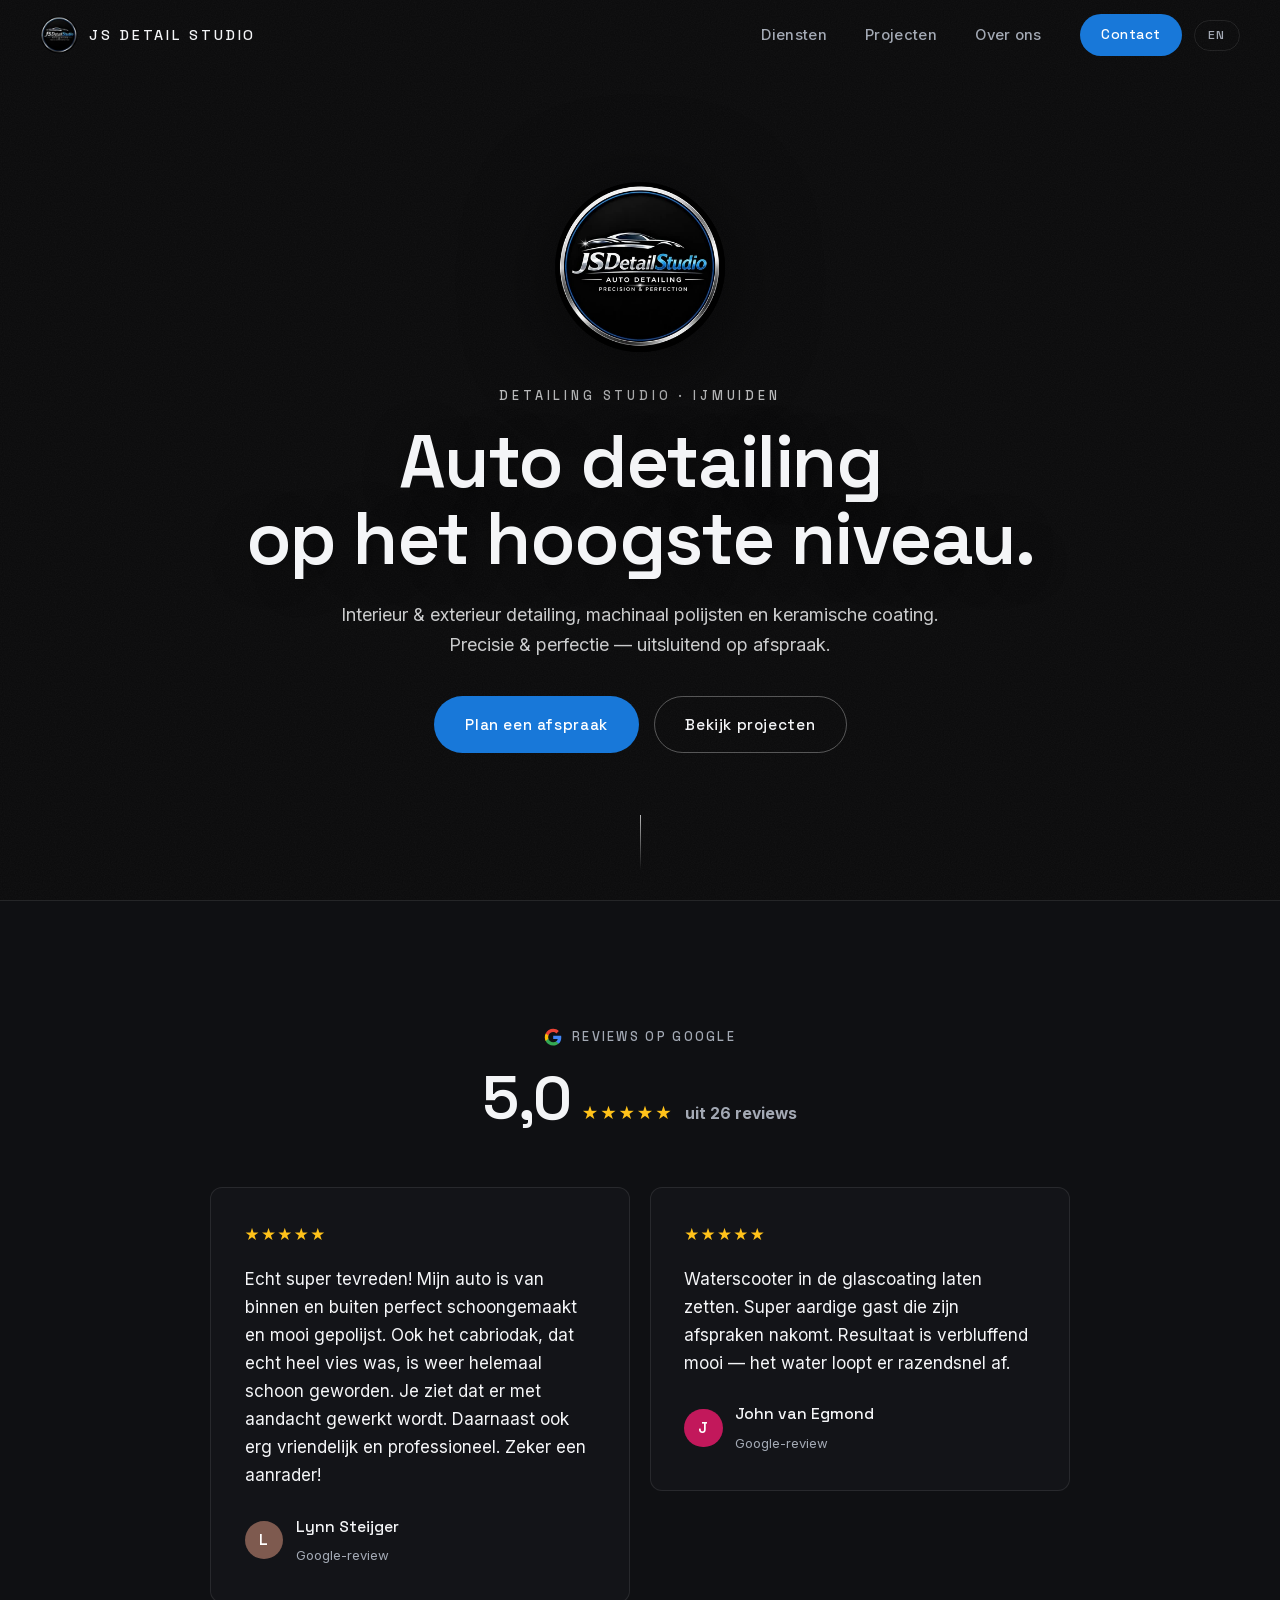
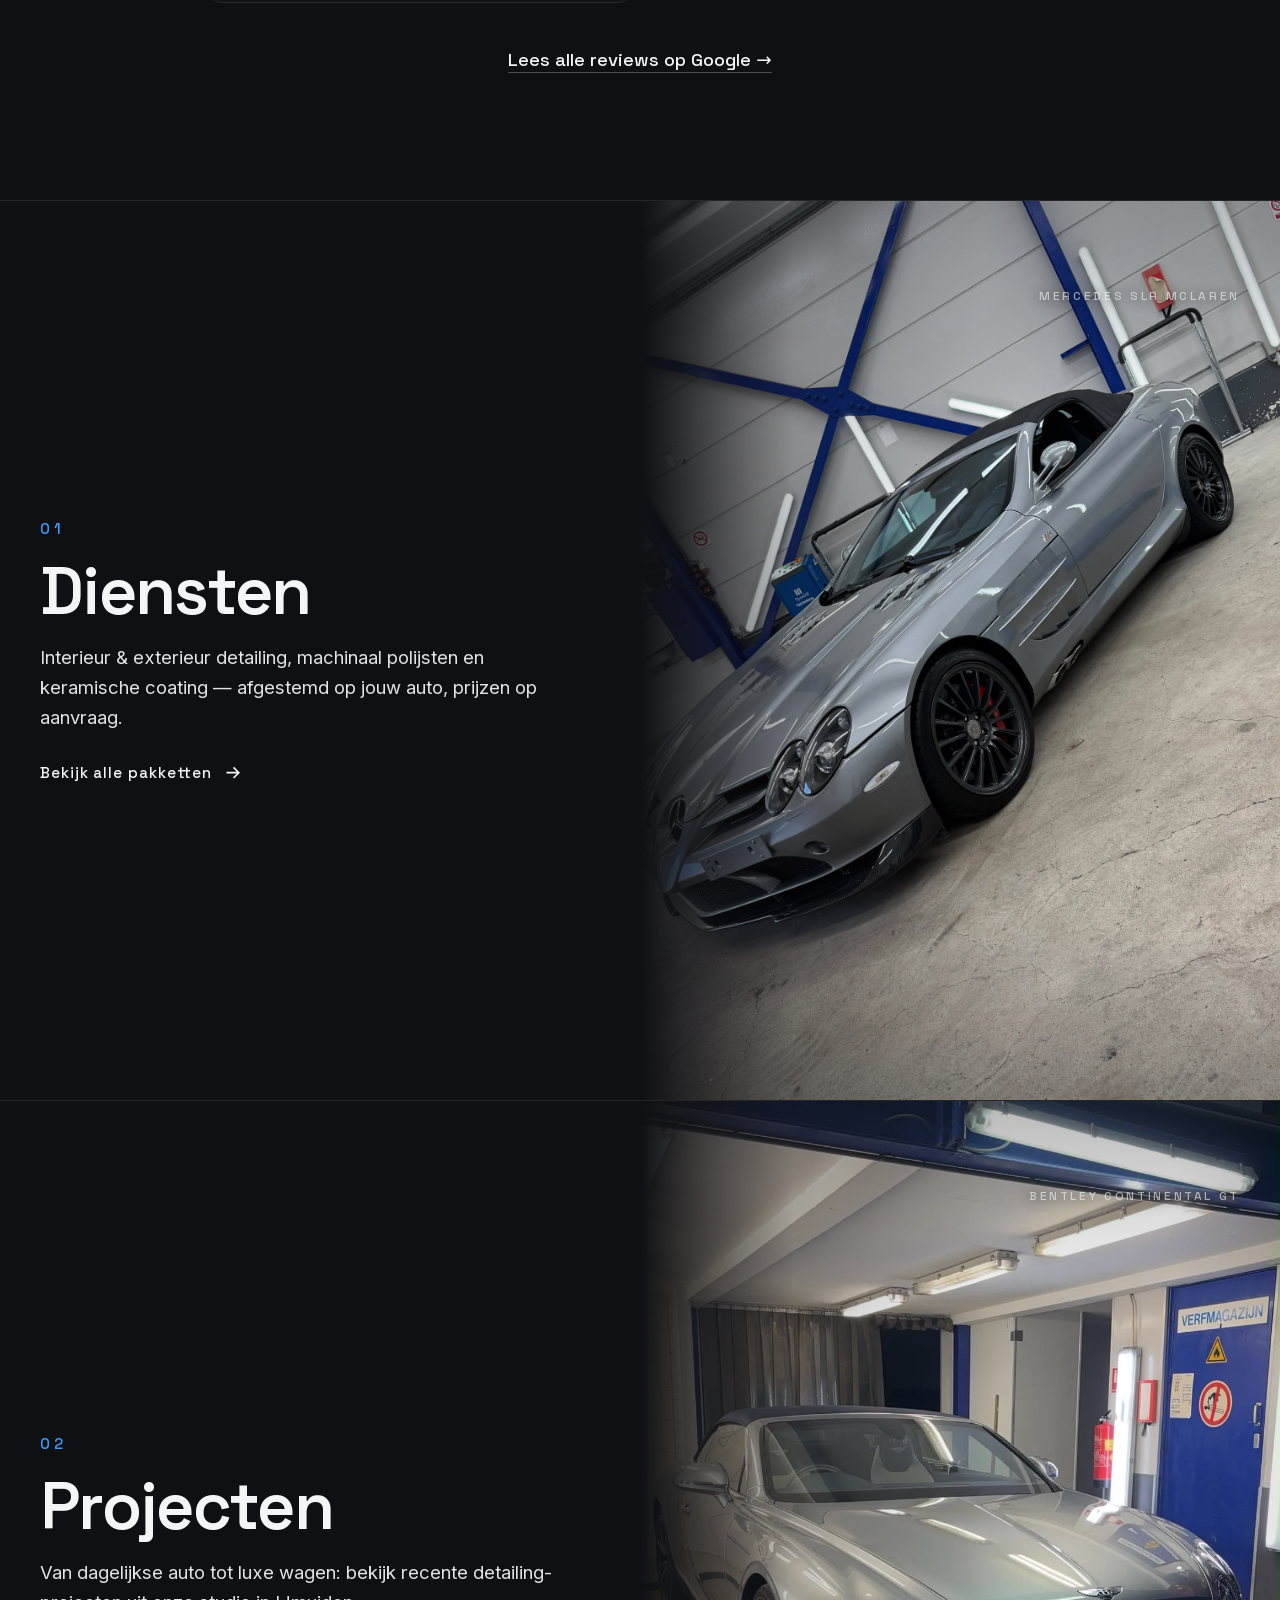
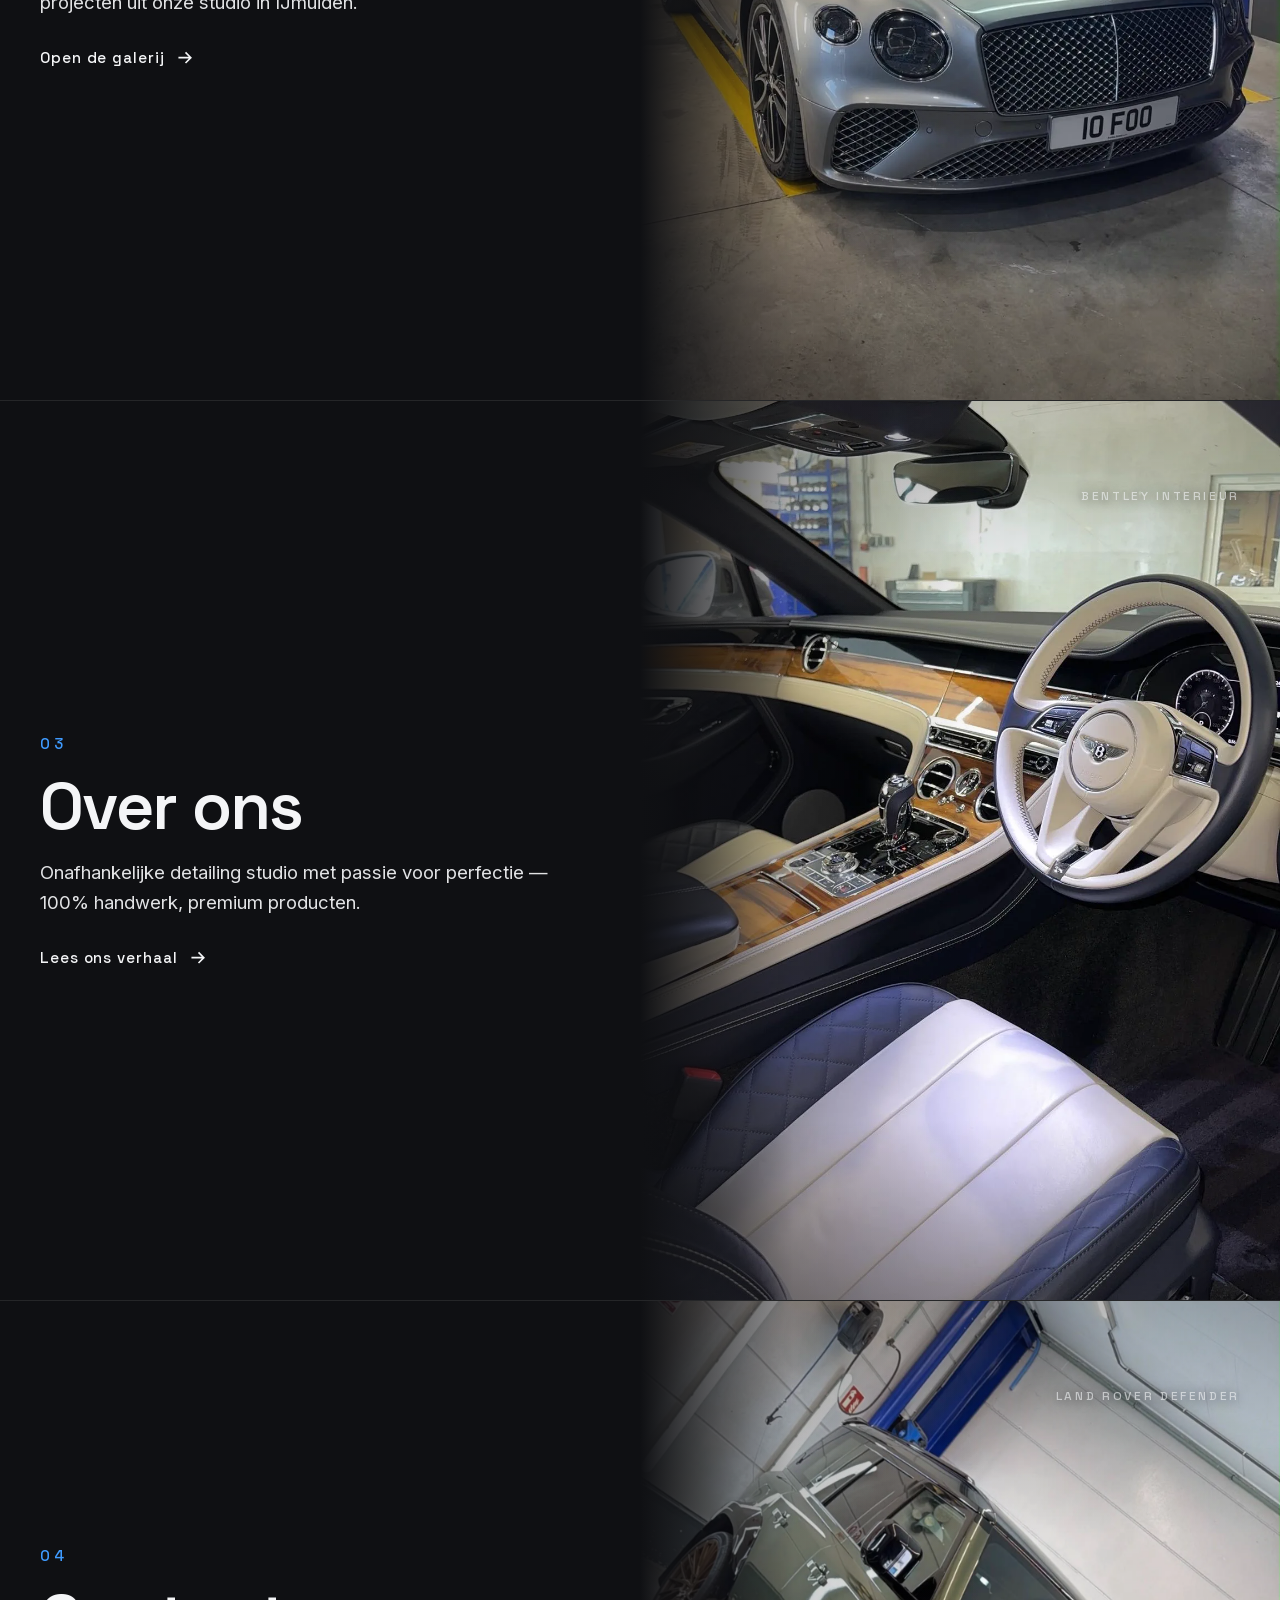
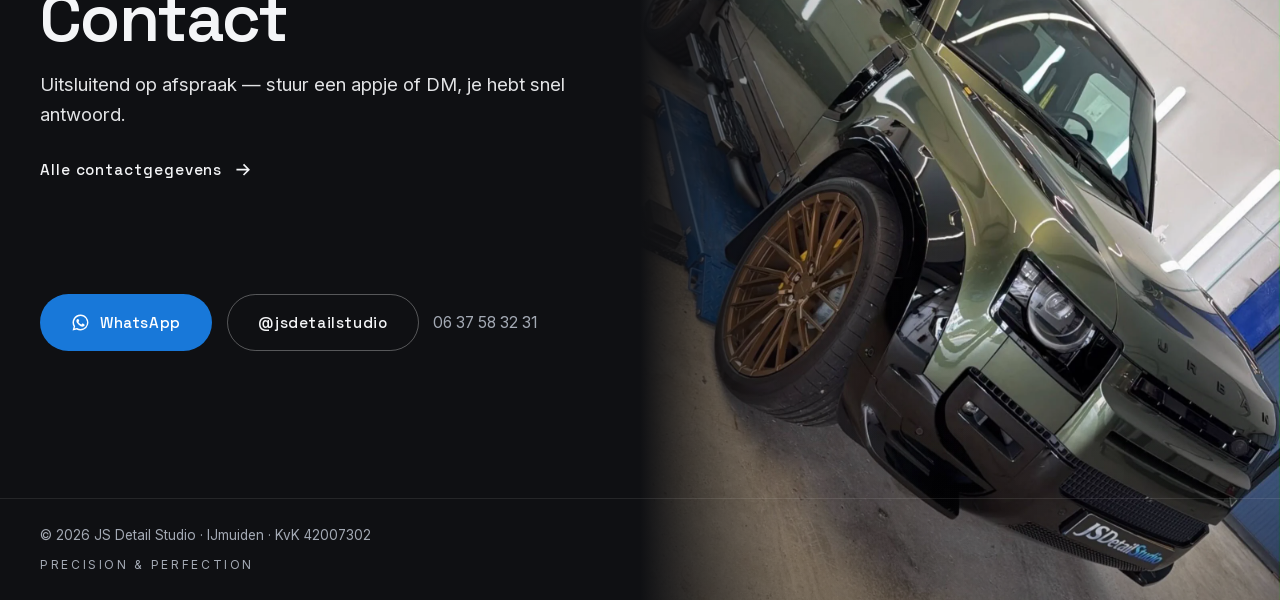
==== index.html @ 6d51e08e "Hero: video vervangen door foto van de rode Ferrari Portofino De homepage-hero toont nu een foto in " ====
<!doctype html>
<html lang="nl" class="snap">
<head>
  <meta charset="utf-8">
  <meta name="viewport" content="width=device-width, initial-scale=1">

  <title>JS Detail Studio | Auto Detailing IJmuiden — Polijsten &amp; Keramische Coating</title>
  <meta name="description" content="Premium auto detailing in IJmuiden. Interieur & exterieur detailing, machinaal polijsten en keramische coating — van daily tot supercar. Ook regio Velsen, Haarlem & Beverwijk. Uitsluitend op afspraak.">
  <link rel="canonical" href="https://jsdetailstudio.com/">
  <meta name="theme-color" content="#0a0a0b">

  <!-- Open Graph -->
  <meta property="og:type" content="website">
  <meta property="og:site_name" content="JS Detail Studio">
  <meta property="og:locale" content="nl_NL">
  <meta property="og:title" content="JS Detail Studio — Auto Detailing in IJmuiden">
  <meta property="og:description" content="Interieur & exterieur detailing, machinaal polijsten en keramische coating. Precisie & perfectie, uitsluitend op afspraak.">
  <meta property="og:url" content="https://jsdetailstudio.com/">
  <meta property="og:image" content="https://jsdetailstudio.com/assets/img/og-image.jpg">
  <meta property="og:image:width" content="1200">
  <meta property="og:image:height" content="630">
  <meta property="og:image:alt" content="Rode Ferrari Portofino in de detailing studio van JS Detail Studio">

  <!-- Twitter -->
  <meta name="twitter:card" content="summary_large_image">
  <meta name="twitter:title" content="JS Detail Studio — Auto Detailing in IJmuiden">
  <meta name="twitter:description" content="Interieur & exterieur detailing, machinaal polijsten en keramische coating. Precisie & perfectie, uitsluitend op afspraak.">
  <meta name="twitter:image" content="https://jsdetailstudio.com/assets/img/og-image.jpg">

  <!-- Icons & manifest -->
  <link rel="icon" type="image/png" sizes="32x32" href="assets/icons/favicon-32.png">
  <link rel="icon" type="image/png" sizes="192x192" href="assets/icons/icon-192.png">
  <link rel="apple-touch-icon" href="assets/icons/apple-touch-icon.png">
  <link rel="manifest" href="site.webmanifest">

  <!-- Performance -->
  <link rel="preload" href="assets/fonts/space-grotesk-var.woff2" as="font" type="font/woff2" crossorigin>
  <link rel="preload" href="assets/fonts/inter-var.woff2" as="font" type="font/woff2" crossorigin>
  <link rel="preload" as="image" media="(min-width: 900px)" imagesrcset="assets/img/hero-ferrari-1200.webp" fetchpriority="high">
  <link rel="preload" as="image" media="(max-width: 899.98px)" imagesrcset="assets/img/hero-ferrari-portrait-800.webp" fetchpriority="high">
  <link rel="stylesheet" href="css/style.css?v=14">

  <!-- Structured data: LocalBusiness (AutomotiveBusiness) -->
  <script type="application/ld+json">
  {
    "@context": "https://schema.org",
    "@type": "AutomotiveBusiness",
    "@id": "https://jsdetailstudio.com/#business",
    "name": "JS Detail Studio",
    "alternateName": "JS Detail Studio IJmuiden",
    "description": "Premium auto detailing studio in IJmuiden: interieur- en exterieur detailing, machinaal polijsten en keramische coating.",
    "url": "https://jsdetailstudio.com/",
    "image": "https://jsdetailstudio.com/assets/img/og-image.jpg",
    "logo": "https://jsdetailstudio.com/assets/icons/icon-512.png",
    "telephone": "+31637583231",
    "email": "info@jsdetailstudio.nl",
    "priceRange": "€€",
    "address": {
      "@type": "PostalAddress",
      "streetAddress": "Bronsstraat 15",
      "postalCode": "1976 BC",
      "addressLocality": "IJmuiden",
      "addressRegion": "Noord-Holland",
      "addressCountry": "NL"
    },
    "geo": { "@type": "GeoCoordinates", "latitude": 52.4540932, "longitude": 4.5870058 },
    "areaServed": ["IJmuiden", "Velsen", "Santpoort", "Beverwijk", "Haarlem"],
    "openingHoursSpecification": [
      { "@type": "OpeningHoursSpecification", "dayOfWeek": ["Monday","Tuesday","Wednesday","Thursday","Friday","Saturday"], "opens": "09:00", "closes": "17:00" }
    ],
    "sameAs": ["https://www.instagram.com/jsdetailstudio/", "https://www.google.com/search?kgmid=/g/11nb7r6nzc"],
    "hasOfferCatalog": {
      "@type": "OfferCatalog",
      "name": "Detailing pakketten",
      "itemListElement": [
        { "@type": "Offer", "itemOffered": { "@type": "Service", "name": "Interieur detailing" } },
        { "@type": "Offer", "itemOffered": { "@type": "Service", "name": "Exterieur detailing" } },
        { "@type": "Offer", "itemOffered": { "@type": "Service", "name": "Machinaal polijsten" } },
        { "@type": "Offer", "itemOffered": { "@type": "Service", "name": "Keramische coating" } }
      ]
    }
  }
  </script>
</head>
<body>

<header class="site-header">
  <div class="container header__inner">
    <a class="brand" href="./" aria-label="JS Detail Studio — home">
      <img src="assets/img/logo-circle-96.webp" alt="" width="38" height="38" class="brand__mark">
      <span class="brand__name">JS&nbsp;Detail&nbsp;Studio</span>
    </a>
    <nav class="nav" id="nav" aria-label="Hoofdmenu">
      <a href="diensten/" data-en="Services">Diensten</a>
      <a href="projecten/" data-en="Projects">Projecten</a>
      <a href="over-ons/" data-en="About">Over ons</a>
      <a href="contact/" class="btn btn--small btn--primary nav__cta">Contact</a>
    </nav>
    <button class="lang-toggle" type="button" aria-label="Switch to English">EN</button>
    <button class="menu-toggle" id="menuToggle" aria-expanded="false" aria-controls="nav" aria-label="Menu openen">
      <span></span><span></span>
    </button>
  </div>
</header>

<main>

  <!-- ===== HERO ===== -->
  <section class="hero">
    <picture class="hero__photo">
      <source media="(min-width: 900px)" type="image/webp"
              srcset="assets/img/hero-ferrari-800.webp 800w, assets/img/hero-ferrari-1200.webp 1200w, assets/img/hero-ferrari-1600.webp 1600w" sizes="100vw">
      <source type="image/webp"
              srcset="assets/img/hero-ferrari-portrait-480.webp 480w, assets/img/hero-ferrari-portrait-800.webp 800w, assets/img/hero-ferrari-portrait-1170.webp 1170w" sizes="100vw">
      <img src="assets/img/hero-ferrari-portrait-800.jpg" alt="Rode Ferrari Portofino met hoogglans lak na detailing in de studio van JS Detail Studio in IJmuiden" width="1170" height="2532" fetchpriority="high" decoding="async">
    </picture>
    <div class="hero__shade" aria-hidden="true"></div>

    <div class="hero__content container">
      <img class="hero__logo" src="assets/img/logo-circle-320.webp"
           srcset="assets/img/logo-circle-320.webp 320w, assets/img/logo-circle-560.webp 560w"
           sizes="(min-width: 700px) 176px, 132px"
           alt="Logo van JS Detail Studio" width="320" height="320" fetchpriority="high">
      <p class="hero__eyebrow">Detailing studio &middot; IJmuiden</p>
      <h1 class="hero__title" data-en="Car detailing<br>at the highest level.">Auto detailing<br>op het hoogste niveau.</h1>
      <p class="hero__sub" data-en='Interior &amp; exterior detailing, machine polishing and ceramic coating. <br class="br-desktop">Precision &amp; perfection — by appointment only.'>Interieur &amp; exterieur detailing, machinaal polijsten en keramische coating. <br class="br-desktop">Precisie &amp; perfectie — uitsluitend op afspraak.</p>
      <div class="hero__actions">
        <a class="btn btn--primary" href="contact/" data-en="Book an appointment">Plan een afspraak</a>
        <a class="btn btn--ghost" href="projecten/" data-en="View projects">Bekijk projecten</a>
      </div>
    </div>

    <a class="hero__scroll" href="#reviews" aria-label="Scroll naar beneden">
      <span class="hero__scroll-line" aria-hidden="true"></span>
    </a>
  </section>

  <!-- ===== REVIEWS (Google) ===== -->
  <section class="reviews" id="reviews" aria-labelledby="reviews-title">
    <div class="container">
      <header class="reviews__head">
        <p class="reviews__badge">
          <svg viewBox="0 0 24 24" aria-hidden="true">
            <path fill="#4285F4" d="M22.56 12.25c0-.78-.07-1.53-.2-2.25H12v4.26h5.92c-.26 1.37-1.04 2.53-2.21 3.31v2.77h3.57c2.08-1.92 3.28-4.74 3.28-8.09z"/>
            <path fill="#34A853" d="M12 23c2.97 0 5.46-.98 7.28-2.66l-3.57-2.77c-.98.66-2.23 1.06-3.71 1.06-2.86 0-5.29-1.93-6.16-4.53H2.18v2.84C3.99 20.53 7.7 23 12 23z"/>
            <path fill="#FBBC05" d="M5.84 14.09c-.22-.66-.35-1.36-.35-2.09s.13-1.43.35-2.09V7.07H2.18C1.43 8.55 1 10.22 1 12s.43 3.45 1.18 4.93l2.85-2.22.81-.62z"/>
            <path fill="#EA4335" d="M12 5.38c1.62 0 3.06.56 4.21 1.64l3.15-3.15C17.45 2.09 14.97 1 12 1 7.7 1 3.99 3.47 2.18 7.07l3.66 2.84c.87-2.6 3.3-4.53 6.16-4.53z"/>
          </svg>
          <span data-en="Reviews on Google">Reviews op Google</span>
        </p>
        <h2 class="reviews__score" id="reviews-title">
          <span class="reviews__score-num">5,0</span>
          <span class="stars" aria-hidden="true">★★★★★</span>
          <span class="reviews__count" data-en="from 26 reviews">uit 26 reviews</span>
        </h2>
      </header>

      <div class="reviews__grid">
        <figure class="review-card reveal">
          <p class="review-card__stars" aria-label="5 van 5 sterren">★★★★★</p>
          <blockquote class="review-card__text" data-en="Really happy! My car was cleaned perfectly inside and out and beautifully polished. The convertible roof, which was really dirty, is completely clean again too. You can tell it's done with care. On top of that, very friendly and professional. Definitely recommended!">Echt super tevreden! Mijn auto is van binnen en buiten perfect schoongemaakt en mooi gepolijst. Ook het cabriodak, dat echt heel vies was, is weer helemaal schoon geworden. Je ziet dat er met aandacht gewerkt wordt. Daarnaast ook erg vriendelijk en professioneel. Zeker een aanrader!</blockquote>
          <figcaption class="review-card__author">
            <span class="review-card__avatar" style="background:#7e5a4f" aria-hidden="true">L</span>
            <span>
              <span class="review-card__name">Lynn Steijger</span><br>
              <span class="review-card__meta" data-en="Google review">Google-review</span>
            </span>
          </figcaption>
        </figure>

        <figure class="review-card reveal">
          <p class="review-card__stars" aria-label="5 van 5 sterren">★★★★★</p>
          <blockquote class="review-card__text" data-en="Had my jet ski glass-coated. Really nice guy who keeps his appointments. The result is stunning — water runs off incredibly fast.">Waterscooter in de glascoating laten zetten. Super aardige gast die zijn afspraken nakomt. Resultaat is verbluffend mooi — het water loopt er razendsnel af.</blockquote>
          <figcaption class="review-card__author">
            <span class="review-card__avatar" style="background:#c2185b" aria-hidden="true">J</span>
            <span>
              <span class="review-card__name">John van Egmond</span><br>
              <span class="review-card__meta" data-en="Google review">Google-review</span>
            </span>
          </figcaption>
        </figure>
      </div>

      <p class="reviews__more">
        <a class="link link--big" href="https://www.google.com/search?kgmid=/g/11nb7r6nzc" target="_blank" rel="noopener" data-en='Read all reviews on Google <span aria-hidden="true">&rarr;</span>'>Lees alle reviews op Google <span aria-hidden="true">&rarr;</span></a>
      </p>
    </div>
  </section>

  <!-- ===== HOOFDSTUK 01: DIENSTEN ===== -->
  <section class="chapter chapter--media" id="diensten">
    <picture class="chapter__bg" aria-hidden="true">
      <source type="image/webp" srcset="assets/img/mercedes-slr-480.webp 480w, assets/img/mercedes-slr-800.webp 800w, assets/img/mercedes-slr-1200.webp 1200w, assets/img/mercedes-slr-1600.webp 1600w" sizes="100vw">
      <img src="assets/img/mercedes-slr-800.jpg" alt="Zilvergrijze Mercedes SLR McLaren in de detailingstudio van JS Detail Studio in IJmuiden" width="3840" height="5120" loading="lazy" decoding="async">
    </picture>
    <div class="chapter__shade" aria-hidden="true"></div>
    <span class="chapter__carlabel" aria-hidden="true">Mercedes SLR McLaren</span>
    <a class="chapter__link" href="diensten/">
      <span class="chapter__nr">01</span>
      <h2 class="chapter__title" data-en="Services">Diensten</h2>
      <p class="chapter__teaser reveal" data-en="Interior &amp; exterior detailing, machine polishing and ceramic coating — tailored to your car, prices on request.">Interieur &amp; exterieur detailing, machinaal polijsten en keramische coating — afgestemd op jouw auto, prijzen op aanvraag.</p>
      <span class="chapter__cta"><span data-en="View all packages">Bekijk alle pakketten</span>
        <svg viewBox="0 0 24 24" fill="none" stroke="currentColor" stroke-width="1.8" aria-hidden="true"><path d="M5 12h14m-6-6 6 6-6 6"/></svg>
      </span>
    </a>
  </section>

  <!-- ===== HOOFDSTUK 02: WERK ===== -->
  <section class="chapter chapter--media" id="werk">
    <picture class="chapter__bg" aria-hidden="true">
      <source type="image/webp" srcset="assets/img/bentley-gtc-480.webp 480w, assets/img/bentley-gtc-800.webp 800w, assets/img/bentley-gtc-1090.webp 1090w" sizes="100vw">
      <img src="assets/img/bentley-gtc-800.jpg" alt="Bentley Continental GT Convertible na exterieur detailing bij JS Detail Studio in IJmuiden" width="1090" height="1600" loading="lazy" decoding="async">
    </picture>
    <div class="chapter__shade" aria-hidden="true"></div>
    <span class="chapter__carlabel" aria-hidden="true">Bentley Continental GT</span>
    <a class="chapter__link" href="projecten/">
      <span class="chapter__nr">02</span>
      <h2 class="chapter__title" data-en="Projects">Projecten</h2>
      <p class="chapter__teaser reveal" data-en="From everyday cars to luxury rides: see recent detailing projects from our studio in IJmuiden.">Van dagelijkse auto tot luxe wagen: bekijk recente detailing-projecten uit onze studio in IJmuiden.</p>
      <span class="chapter__cta"><span data-en="Open the gallery">Open de galerij</span>
        <svg viewBox="0 0 24 24" fill="none" stroke="currentColor" stroke-width="1.8" aria-hidden="true"><path d="M5 12h14m-6-6 6 6-6 6"/></svg>
      </span>
    </a>
  </section>

  <!-- ===== HOOFDSTUK 03: OVER ONS ===== -->
  <section class="chapter chapter--media" id="over-ons">
    <picture class="chapter__bg" aria-hidden="true">
      <source type="image/webp" srcset="assets/img/bentley-interieur-480.webp 480w, assets/img/bentley-interieur-800.webp 800w, assets/img/bentley-interieur-1152.webp 1152w" sizes="100vw">
      <img src="assets/img/bentley-interieur-800.jpg" alt="Interieur van een Bentley Continental GT na interieur detailing bij JS Detail Studio in IJmuiden" width="1152" height="2048" loading="lazy" decoding="async">
    </picture>
    <div class="chapter__shade" aria-hidden="true"></div>
    <span class="chapter__carlabel" aria-hidden="true">Bentley interieur</span>
    <a class="chapter__link" href="over-ons/">
      <span class="chapter__nr">03</span>
      <h2 class="chapter__title" data-en="About">Over ons</h2>
      <p class="chapter__teaser reveal" data-en="Independent detailing studio with a passion for perfection — 100% handwork, premium products.">Onafhankelijke detailing studio met passie voor perfectie — 100% handwerk, premium producten.</p>
      <span class="chapter__cta"><span data-en="Read our story">Lees ons verhaal</span>
        <svg viewBox="0 0 24 24" fill="none" stroke="currentColor" stroke-width="1.8" aria-hidden="true"><path d="M5 12h14m-6-6 6 6-6 6"/></svg>
      </span>
    </a>
  </section>

  <!-- ===== HOOFDSTUK 04: CONTACT ===== -->
  <section class="chapter chapter--media chapter--contact" id="contact">
    <picture class="chapter__bg" aria-hidden="true">
      <source type="image/webp" srcset="assets/img/landrover-defender-480.webp 480w, assets/img/landrover-defender-800.webp 800w, assets/img/landrover-defender-1200.webp 1200w, assets/img/landrover-defender-1600.webp 1600w" sizes="100vw">
      <img src="assets/img/landrover-defender-800.jpg" alt="Groene Land Rover Defender na exterieur detailing bij JS Detail Studio in IJmuiden" width="1206" height="1718" loading="lazy" decoding="async">
    </picture>
    <div class="chapter__shade" aria-hidden="true"></div>
    <span class="chapter__carlabel" aria-hidden="true">Land Rover Defender</span>
    <a class="chapter__link" href="contact/">
      <span class="chapter__nr">04</span>
      <h2 class="chapter__title">Contact</h2>
      <p class="chapter__teaser reveal" data-en="By appointment only — send a message or DM, you'll get a quick reply.">Uitsluitend op afspraak — stuur een appje of DM, je hebt snel antwoord.</p>
      <span class="chapter__cta"><span data-en="All contact details">Alle contactgegevens</span>
        <svg viewBox="0 0 24 24" fill="none" stroke="currentColor" stroke-width="1.8" aria-hidden="true"><path d="M5 12h14m-6-6 6 6-6 6"/></svg>
      </span>
    </a>
    <div class="container contact-quick">
      <a class="btn btn--primary" href="https://wa.me/31637583231?text=Hoi%20JS%20Detail%20Studio%2C%20ik%20wil%20graag%20een%20afspraak%20maken." target="_blank" rel="noopener">
        <svg class="icon" viewBox="0 0 24 24" aria-hidden="true"><path fill="currentColor" d="M12 2a10 10 0 0 0-8.6 15.1L2 22l5-1.3A10 10 0 1 0 12 2Zm0 18.2a8.2 8.2 0 0 1-4.2-1.2l-.3-.2-3 .8.8-2.9-.2-.3A8.2 8.2 0 1 1 12 20.2Zm4.5-6.1c-.2-.1-1.5-.7-1.7-.8s-.4-.1-.6.1-.6.8-.8 1-.3.2-.5.1a6.7 6.7 0 0 1-2-1.2 7.4 7.4 0 0 1-1.4-1.7c-.1-.2 0-.4.1-.5l.4-.5a1.8 1.8 0 0 0 .3-.4.5.5 0 0 0 0-.4c0-.1-.6-1.4-.8-1.9s-.4-.4-.6-.4h-.5a1 1 0 0 0-.7.3 2.9 2.9 0 0 0-.9 2.2 5 5 0 0 0 1 2.7 11.4 11.4 0 0 0 4.4 3.9 14.5 14.5 0 0 0 1.5.5 3.5 3.5 0 0 0 1.6.1 2.6 2.6 0 0 0 1.7-1.2 2.1 2.1 0 0 0 .2-1.2c-.1-.1-.3-.2-.5-.3Z"/></svg>
        WhatsApp
      </a>
      <a class="btn btn--ghost" href="https://www.instagram.com/jsdetailstudio/" target="_blank" rel="noopener">@jsdetailstudio</a>
      <a class="contact-quick__tel" href="tel:+31637583231">06 37 58 32 31</a>
    </div>
    <footer class="footer footer--inpanel">
      <div class="container footer__meta">
        <p>&copy; 2026 JS Detail Studio &middot; IJmuiden &middot; KvK 42007302</p>
        <p class="footer__tagline">Precision &amp; Perfection</p>
      </div>
    </footer>
  </section>

</main>

<script src="js/main.js?v=13" defer></script>
</body>
</html>
---- css/style.css ----
/* ============================================================
   JS Detail Studio — style.css
   Donker, minimalistisch, premium. Accent: logoblauw #1878d9.
   ============================================================ */

/* ---------- Fonts (lokaal, variabel) ---------- */
@font-face {
  font-family: "Space Grotesk";
  src: url("../assets/fonts/space-grotesk-var.woff2") format("woff2");
  font-weight: 300 700;
  font-display: swap;
}
@font-face {
  font-family: "Inter";
  src: url("../assets/fonts/inter-var.woff2") format("woff2");
  font-weight: 100 900;
  font-display: swap;
}

/* ---------- Design tokens ---------- */
:root {
  --bg: #0a0a0b;
  --bg-tint: #0f1013;
  --surface: #131418;
  --line: rgba(255, 255, 255, 0.09);
  --text: #f4f5f7;
  --muted: #a3a9b4;
  --accent: #1878d9;
  --accent-bright: #3f9bff;
  --font-display: "Space Grotesk", system-ui, sans-serif;
  --font-body: "Inter", system-ui, -apple-system, sans-serif;
  --container: 1200px;
  --gutter: clamp(1.25rem, 4vw, 2.5rem);
  --section-gap: clamp(5.5rem, 14vh, 9.5rem);
  --radius: 4px;
  --ease: cubic-bezier(0.22, 0.61, 0.36, 1);
}

/* ---------- Reset-lite ---------- */
*, *::before, *::after { box-sizing: border-box; margin: 0; padding: 0; }
html {
  color-scheme: dark;
  scroll-behavior: smooth;
  scroll-padding-top: 5rem;
  -webkit-text-size-adjust: 100%;
}
body {
  background: var(--bg);
  color: var(--text);
  font-family: var(--font-body);
  font-size: 1.0625rem;
  line-height: 1.65;
  font-weight: 400;
  -webkit-font-smoothing: antialiased;
  overflow-x: clip;
}
img, video { display: block; max-width: 100%; height: auto; }
a { color: inherit; text-decoration: none; }
ul { list-style: none; }
::selection { background: var(--accent); color: #fff; }
:focus-visible { outline: 2px solid var(--accent-bright); outline-offset: 3px; border-radius: 2px; }

.container { width: min(var(--container), 100% - 2 * var(--gutter)); margin-inline: auto; }

/* ---------- Typografie helpers ---------- */
.eyebrow {
  font-family: var(--font-display);
  font-size: 0.8125rem;
  font-weight: 500;
  letter-spacing: 0.22em;
  text-transform: uppercase;
  color: var(--accent-bright);
  margin-bottom: 1.1rem;
}
.section__title {
  font-family: var(--font-display);
  font-weight: 600;
  font-size: clamp(2rem, 4.6vw, 3.4rem);
  line-height: 1.06;
  letter-spacing: -0.015em;
  text-wrap: balance;
}
.section__intro {
  color: var(--muted);
  max-width: 46ch;
  margin-top: 1.15rem;
}
.link { color: var(--text); border-bottom: 1px solid rgba(255,255,255,0.25); transition: border-color 0.25s, color 0.25s; padding-bottom: 1px; }
.link:hover { color: var(--accent-bright); border-color: var(--accent-bright); }
.link--big { font-family: var(--font-display); font-size: 1.15rem; font-weight: 500; }

/* ---------- Knoppen ---------- */
.btn {
  display: inline-flex;
  align-items: center;
  gap: 0.6rem;
  font-family: var(--font-display);
  font-weight: 500;
  font-size: 0.95rem;
  letter-spacing: 0.04em;
  padding: 0.95rem 1.9rem;
  border-radius: 999px;
  border: 1px solid transparent;
  transition: background 0.25s var(--ease), border-color 0.25s, color 0.25s, transform 0.25s var(--ease);
  will-change: transform;
}
.btn:hover { transform: translateY(-2px); }
.btn--primary { background: var(--accent); color: #fff; }
.btn--primary:hover { background: var(--accent-bright); }
.btn--ghost { border-color: rgba(255, 255, 255, 0.3); color: var(--text); }
.btn--ghost:hover { border-color: #fff; }
.btn--small { padding: 0.55rem 1.25rem; font-size: 0.85rem; }
.icon { width: 1.25em; height: 1.25em; flex: none; }

/* ---------- Header ---------- */
.site-header {
  position: fixed;
  top: 0;
  left: 0;
  right: 0;
  z-index: 50;
  padding: 0.9rem 0;
  transition: background 0.35s, box-shadow 0.35s, padding 0.35s;
}
.site-header.is-scrolled {
  background: rgba(10, 10, 11, 0.82);
  -webkit-backdrop-filter: blur(14px);
  backdrop-filter: blur(14px);
  box-shadow: 0 1px 0 var(--line);
  padding: 0.55rem 0;
}
.header__inner { display: flex; align-items: center; gap: 0.75rem; }
.brand { display: inline-flex; align-items: center; gap: 0.7rem; z-index: 60; position: relative; margin-right: auto; }
.lang-toggle {
  background: none;
  border: 1px solid var(--line);
  border-radius: 999px;
  color: var(--muted);
  font-family: var(--font-display);
  font-weight: 500;
  font-size: 0.78rem;
  letter-spacing: 0.08em;
  padding: 0.42rem 0.85rem;
  cursor: pointer;
  z-index: 60;
  position: relative;
  transition: color 0.25s, border-color 0.25s;
}
.lang-toggle:hover { color: #fff; border-color: var(--accent); }
.brand__mark { border-radius: 50%; }
.brand__name {
  font-family: var(--font-display);
  font-weight: 500;
  font-size: 0.9rem;
  letter-spacing: 0.2em;
  text-transform: uppercase;
  white-space: nowrap;
}
.nav { display: flex; align-items: center; gap: clamp(1.2rem, 3vw, 2.4rem); }
.nav a:not(.btn) {
  font-size: 0.92rem;
  font-weight: 500;
  color: var(--muted);
  letter-spacing: 0.02em;
  transition: color 0.25s;
}
.nav a:not(.btn):hover { color: #fff; }
.menu-toggle { display: none; }

/* ---------- Hero ---------- */
.hero {
  position: relative;
  min-height: 100vh;
  min-height: 100svh;
  display: grid;
  place-items: center;
  overflow: hidden;
  isolation: isolate;
}
.hero__video {
  position: absolute;
  top: 0;
  right: 0;
  bottom: 0;
  left: 0;
  width: 100%;
  height: 100%;
  object-fit: cover;
  transform: scale(1.03);
  z-index: -2;
  pointer-events: none;
}
/* achtergrond-video's zijn nooit bedienbaar (geen native controls bij tap) */
.hero__video, .chapter__bgvideo, .band__video { pointer-events: none; }
/* Hero-foto: staande uitsnede op mobiel, liggende op desktop (zie <picture>) */
.hero__photo {
  position: absolute;
  top: 0;
  right: 0;
  bottom: 0;
  left: 0;
  z-index: -2;
  pointer-events: none;
}
.hero__photo img { width: 100%; height: 100%; object-fit: cover; }
.hero__shade {
  position: absolute;
  top: 0;
  right: 0;
  bottom: 0;
  left: 0;
  z-index: -1;
  background:
    radial-gradient(ellipse at 50% 42%, rgba(10, 10, 11, 0.18) 0%, rgba(10, 10, 11, 0.66) 78%),
    linear-gradient(to bottom, rgba(10, 10, 11, 0.5), rgba(10, 10, 11, 0.28) 42%, var(--bg) 98%);
}
/* subtiele korrel maskeert opschaling van de video */
.hero__shade::after {
  content: "";
  position: absolute;
  top: 0;
  right: 0;
  bottom: 0;
  left: 0;
  opacity: 0.05;
  background-image: url("data:image/svg+xml,%3Csvg xmlns='http://www.w3.org/2000/svg' width='120' height='120'%3E%3Cfilter id='n'%3E%3CfeTurbulence type='fractalNoise' baseFrequency='0.85' numOctaves='2'/%3E%3CfeColorMatrix type='saturate' values='0'/%3E%3C/filter%3E%3Crect width='120' height='120' filter='url(%23n)'/%3E%3C/svg%3E");
}
.hero__content {
  text-align: center;
  padding: 7rem 0 5rem;
  display: flex;
  flex-direction: column;
  align-items: center;
}
.hero__logo {
  width: clamp(120px, 18vw, 176px);
  height: auto;
  margin-bottom: 1.9rem;
  filter: drop-shadow(0 12px 44px rgba(0, 0, 0, 0.55));
}
.hero__eyebrow {
  font-family: var(--font-display);
  font-size: 0.8rem;
  font-weight: 500;
  letter-spacing: 0.3em;
  text-transform: uppercase;
  color: rgba(244, 245, 247, 0.75);
  margin-bottom: 1.15rem;
}
.hero__title {
  font-family: var(--font-display);
  font-weight: 600;
  font-size: clamp(2.35rem, 6.4vw, 4.6rem);
  line-height: 1.04;
  letter-spacing: -0.02em;
  text-wrap: balance;
  text-shadow: 0 4px 40px rgba(0, 0, 0, 0.45);
}
.hero__sub {
  margin-top: 1.4rem;
  max-width: 56ch;
  color: rgba(244, 245, 247, 0.82);
  font-size: clamp(1rem, 1.6vw, 1.125rem);
}
.hero__actions { display: flex; flex-wrap: wrap; gap: 0.9rem; justify-content: center; margin-top: 2.3rem; }
.hero__scroll {
  position: absolute;
  bottom: 1.9rem;
  left: 50%;
  translate: -50% 0;
  width: 2.5rem;
  height: 3.4rem;
  display: grid;
  place-items: start center;
}
.hero__scroll-line {
  width: 1px;
  height: 100%;
  background: linear-gradient(to bottom, rgba(255,255,255,0.7), transparent);
  animation: scrollhint 2.2s var(--ease) infinite;
  transform-origin: top;
}
@keyframes scrollhint {
  0% { transform: scaleY(0); opacity: 0; }
  35% { transform: scaleY(1); opacity: 1; }
  100% { transform: scaleY(1) translateY(70%); opacity: 0; }
}

/* ---------- Statement ---------- */
.statement { padding: var(--section-gap) 0 calc(var(--section-gap) * 0.7); }
.statement__text {
  font-family: var(--font-display);
  font-weight: 500;
  font-size: clamp(1.55rem, 3.6vw, 2.75rem);
  line-height: 1.22;
  letter-spacing: -0.01em;
  max-width: 24ch;
  text-wrap: balance;
}
.statement__text em { font-style: normal; color: var(--accent-bright); }
.statement__usps {
  display: flex;
  flex-wrap: wrap;
  gap: 0.7rem 2.6rem;
  margin-top: 2.4rem;
  color: var(--muted);
  font-size: 0.95rem;
  letter-spacing: 0.05em;
  text-transform: uppercase;
  font-family: var(--font-display);
  font-weight: 500;
}
.statement__usps li { display: flex; align-items: center; gap: 0.65rem; }
.statement__usps li::before {
  content: "";
  width: 6px;
  height: 6px;
  border-radius: 50%;
  background: var(--accent);
  flex: none;
}

/* ---------- Secties ---------- */
.section { padding: calc(var(--section-gap) * 0.85) 0; }
.section--tint { background: var(--bg-tint); }
.section__head { margin-bottom: clamp(2.4rem, 6vw, 4rem); }

/* ---------- Diensten ---------- */
.services {
  display: grid;
  grid-template-columns: repeat(auto-fit, minmax(min(100%, 440px), 1fr));
  gap: 1px;
  background: var(--line);
  border: 1px solid var(--line);
}
.service {
  background: var(--bg);
  padding: clamp(1.7rem, 3.5vw, 2.6rem);
  display: flex;
  flex-direction: column;
  gap: 0.9rem;
  transition: background 0.35s;
}
.service:hover { background: var(--surface); }
.service__nr {
  font-family: var(--font-display);
  font-weight: 500;
  color: var(--accent-bright);
  font-size: 0.9rem;
  letter-spacing: 0.12em;
}
.service__title {
  font-family: var(--font-display);
  font-weight: 600;
  font-size: clamp(1.35rem, 2.4vw, 1.7rem);
  letter-spacing: -0.01em;
}
.service__text { color: var(--muted); max-width: 52ch; }
.service__price {
  margin-top: auto;
  padding-top: 0.9rem;
  font-family: var(--font-display);
  font-weight: 500;
  font-size: 0.95rem;
  letter-spacing: 0.03em;
  color: var(--text);
  display: inline-flex;
  gap: 0.5rem;
  align-items: center;
  transition: color 0.25s;
}
.service__price span { transition: translate 0.25s var(--ease); }
.service__price:hover { color: var(--accent-bright); }
.service__price:hover span { translate: 4px 0; }

.extras {
  display: flex;
  flex-wrap: wrap;
  align-items: baseline;
  gap: 1rem 2rem;
  margin-top: 2.2rem;
}
.extras__label {
  font-family: var(--font-display);
  font-size: 0.8rem;
  font-weight: 500;
  letter-spacing: 0.2em;
  text-transform: uppercase;
  color: var(--muted);
}
.extras__list { display: flex; flex-wrap: wrap; gap: 0.6rem; }
.extras__list li {
  border: 1px solid var(--line);
  border-radius: 999px;
  padding: 0.45rem 1.1rem;
  font-size: 0.92rem;
  color: var(--text);
  transition: border-color 0.3s;
}
.extras__list li:hover { border-color: var(--accent); }

/* ---------- Video bands ---------- */
.band {
  position: relative;
  min-height: clamp(380px, 62vh, 640px);
  display: grid;
  place-items: center;
  overflow: hidden;
  isolation: isolate;
  text-align: center;
  padding: 4rem var(--gutter);
}
.band__video {
  position: absolute;
  top: 0;
  right: 0;
  bottom: 0;
  left: 0;
  width: 100%;
  height: 100%;
  object-fit: cover;
  z-index: -2;
  transform: scale(1.03);
}
.band__shade {
  position: absolute;
  top: 0;
  right: 0;
  bottom: 0;
  left: 0;
  z-index: -1;
  background: linear-gradient(to bottom, var(--bg) 0%, rgba(10,10,11,0.55) 22%, rgba(10,10,11,0.55) 78%, var(--bg) 100%);
}
.band__shade--deep {
  background: linear-gradient(to bottom, var(--bg) 0%, rgba(10,10,11,0.72) 25%, rgba(10,10,11,0.72) 75%, var(--bg) 100%);
}
.band__quote p {
  font-family: var(--font-display);
  font-weight: 600;
  font-size: clamp(1.7rem, 4.5vw, 3rem);
  letter-spacing: -0.01em;
}
.band__quote footer {
  margin-top: 1rem;
  color: var(--muted);
  font-size: 0.9rem;
  letter-spacing: 0.18em;
  text-transform: uppercase;
  font-family: var(--font-display);
}
.band__title {
  font-family: var(--font-display);
  font-weight: 600;
  font-size: clamp(1.9rem, 5vw, 3.3rem);
  letter-spacing: -0.015em;
  text-wrap: balance;
}
.band__sub { color: rgba(244,245,247,0.8); margin-top: 0.9rem; }
.band--cta .hero__actions { margin-top: 2rem; }

/* ---------- Galerij ---------- */
.gallery { columns: 3 300px; column-gap: 1.1rem; }
.gallery__item {
  break-inside: avoid;
  margin-bottom: 1.1rem;
  position: relative;
  overflow: hidden;
  border-radius: var(--radius);
  background: var(--surface);
}
.gallery__item img {
  width: 100%;
  transition: transform 0.8s var(--ease);
}
.gallery__item:hover img { transform: scale(1.035); }
.gallery__item figcaption {
  position: absolute;
  right: 0;
  bottom: 0;
  left: 0;
  padding: 2.6rem 1.1rem 0.95rem;
  font-size: 0.88rem;
  letter-spacing: 0.02em;
  color: rgba(255, 255, 255, 0.92);
  background: linear-gradient(to top, rgba(5, 5, 6, 0.82), transparent);
  opacity: 0;
  translate: 0 8px;
  transition: opacity 0.45s var(--ease), translate 0.45s var(--ease);
}
.gallery__item:hover figcaption { opacity: 1; translate: 0 0; }
@media (hover: none) {
  .gallery__item figcaption { opacity: 1; translate: 0 0; }
}
.gallery__more { margin-top: 2.6rem; }

/* ---------- Over ons ---------- */
.about {
  display: grid;
  grid-template-columns: minmax(0, 5fr) minmax(0, 6fr);
  gap: clamp(2rem, 6vw, 5rem);
  align-items: center;
}
.about__media { border-radius: var(--radius); overflow: hidden; }
.about__media img { width: 100%; }
.about__text p + p { margin-top: 1rem; }
.about__text { color: var(--muted); max-width: 56ch; }
.about__points { margin-top: 1.8rem; display: grid; gap: 0.75rem; }
.about__points li { display: flex; gap: 0.8rem; align-items: baseline; }
.about__points li::before { content: "—"; color: var(--accent-bright); flex: none; }

/* ---------- Contact ---------- */
.contact {
  display: grid;
  grid-template-columns: repeat(auto-fit, minmax(min(100%, 250px), 1fr));
  gap: clamp(2rem, 5vw, 4rem);
  border-top: 1px solid var(--line);
  padding-top: clamp(2rem, 5vw, 3.2rem);
}
.contact__label {
  font-family: var(--font-display);
  font-size: 0.8rem;
  font-weight: 500;
  letter-spacing: 0.2em;
  text-transform: uppercase;
  color: var(--muted);
  margin-bottom: 0.9rem;
}
.contact__col p { font-size: 1.05rem; line-height: 1.9; }
.contact__muted { color: var(--muted); font-size: 0.92rem !important; margin-top: 0.5rem; }

/* ---------- Footer ---------- */
.footer { border-top: 1px solid var(--line); padding: 3rem 0 2rem; margin-top: var(--section-gap); }
.footer__inner {
  display: flex;
  flex-wrap: wrap;
  align-items: center;
  justify-content: space-between;
  gap: 1.6rem;
}
.footer__logo { border-radius: 50%; }
.footer__nav { display: flex; flex-wrap: wrap; gap: 1.6rem; }
.footer__nav a { color: var(--muted); font-size: 0.92rem; transition: color 0.25s; }
.footer__nav a:hover { color: #fff; }
.footer__social a { display: inline-grid; place-items: center; width: 2.6rem; height: 2.6rem; border: 1px solid var(--line); border-radius: 50%; color: var(--muted); transition: color 0.25s, border-color 0.25s; }
.footer__social a:hover { color: #fff; border-color: var(--accent); }
.footer__social .icon { width: 1.15rem; height: 1.15rem; }
.footer__meta {
  display: flex;
  flex-wrap: wrap;
  justify-content: space-between;
  gap: 0.5rem 1.5rem;
  margin-top: 2.2rem;
  color: var(--muted);
  font-size: 0.85rem;
}
.footer__tagline { letter-spacing: 0.22em; text-transform: uppercase; font-size: 0.75rem; }

/* ---------- Reveal on scroll ---------- */
.reveal {
  opacity: 0;
  transform: translateY(26px);
  transition: opacity 0.75s var(--ease), transform 0.75s var(--ease);
  transition-delay: var(--reveal-delay, 0s);
}
.reveal.is-in { opacity: 1; transform: none; }

/* ---------- Mobiel ---------- */
@media (max-width: 760px) {
  .brand__name { font-size: 0.8rem; letter-spacing: 0.16em; }
  .menu-toggle {
    display: grid;
    gap: 7px;
    place-content: center;
    width: 44px;
    height: 44px;
    background: none;
    border: 0;
    cursor: pointer;
    z-index: 60;
    position: relative;
  }
  .menu-toggle span {
    display: block;
    width: 26px;
    height: 2px;
    background: #fff;
    transition: transform 0.3s var(--ease), opacity 0.3s;
  }
  .menu-toggle[aria-expanded="true"] span:nth-child(1) { transform: translateY(4.5px) rotate(45deg); }
  .menu-toggle[aria-expanded="true"] span:nth-child(2) { transform: translateY(-4.5px) rotate(-45deg); }
  .nav {
    position: fixed;
    top: 0;
    right: 0;
    bottom: 0;
    left: 0;
    flex-direction: column;
    justify-content: center;
    gap: 2.2rem;
    background: rgba(10, 10, 11, 0.96);
    -webkit-backdrop-filter: blur(18px);
    backdrop-filter: blur(18px);
    opacity: 0;
    visibility: hidden;
    transition: opacity 0.35s, visibility 0.35s;
    z-index: 55;
  }
  .nav.is-open { opacity: 1; visibility: visible; }
  .nav a:not(.btn) { font-family: var(--font-display); font-size: 1.6rem; color: var(--text); }
  .nav__cta { font-size: 1.05rem; padding: 0.9rem 2.2rem; }
  .about { grid-template-columns: 1fr; }
  .about__media { order: 2; max-width: 420px; }
  .band { background-attachment: initial; }
  .br-desktop { display: none; }
}

/* ---------- Snap-scroll homepage (hoofdstukken) ---------- */
@media (min-height: 561px) {
  html.snap { scroll-snap-type: y mandatory; scroll-padding-top: 0; }
  html.snap .hero,
  html.snap .reviews,
  html.snap .chapter { scroll-snap-align: start; scroll-snap-stop: always; }
}

/* ---------- Reviews (Google) ---------- */
.reviews {
  min-height: 100vh;
  min-height: 100svh;
  background: var(--bg-tint);
  border-top: 1px solid var(--line);
  display: flex;
  flex-direction: column;
  justify-content: center;
  padding: 6rem 0;
}
.reviews__head { text-align: center; margin-bottom: clamp(2.2rem, 5vw, 3.6rem); }
.reviews__badge {
  display: inline-flex;
  align-items: center;
  gap: 0.6rem;
  font-family: var(--font-display);
  font-size: 0.8rem;
  font-weight: 500;
  letter-spacing: 0.18em;
  text-transform: uppercase;
  color: var(--muted);
  margin-bottom: 1.3rem;
}
.reviews__badge svg { width: 1.15rem; height: 1.15rem; }
.reviews__score {
  display: flex;
  align-items: baseline;
  justify-content: center;
  gap: 0.7rem;
  flex-wrap: wrap;
}
.reviews__score-num {
  font-family: var(--font-display);
  font-weight: 600;
  font-size: clamp(2.6rem, 6vw, 3.8rem);
  line-height: 1;
  letter-spacing: -0.02em;
}
.stars { color: #ffc21a; letter-spacing: 0.1em; font-size: 1.15rem; }
.reviews__count { color: var(--muted); font-size: 0.98rem; }
.reviews__grid {
  display: grid;
  grid-template-columns: repeat(auto-fit, minmax(min(100%, 330px), 1fr));
  gap: 1.2rem;
  align-items: start;
  max-width: 860px;
  margin-inline: auto;
  width: 100%;
}
.review-card {
  background: var(--surface);
  border: 1px solid var(--line);
  border-radius: 12px;
  padding: clamp(1.5rem, 3vw, 2.1rem);
  display: flex;
  flex-direction: column;
  gap: 1rem;
}
.review-card__stars { color: #ffc21a; font-size: 1.05rem; letter-spacing: 0.08em; }
.review-card__text { color: var(--text); line-height: 1.65; }
.review-card__author {
  display: flex;
  align-items: center;
  gap: 0.8rem;
  margin-top: auto;
  padding-top: 0.4rem;
}
.review-card__avatar {
  width: 2.4rem;
  height: 2.4rem;
  border-radius: 50%;
  display: grid;
  place-items: center;
  font-family: var(--font-display);
  font-weight: 600;
  font-size: 0.95rem;
  color: #fff;
  flex: none;
}
.review-card__name { font-family: var(--font-display); font-weight: 500; font-size: 0.98rem; }
.review-card__meta { color: var(--muted); font-size: 0.82rem; }
.reviews__more { text-align: center; margin-top: clamp(1.8rem, 4vw, 2.6rem); }
.chapter {
  min-height: 100vh;
  min-height: 100svh;
  position: relative;
  border-top: 1px solid var(--line);
  display: grid;
  overflow: hidden;
  isolation: isolate;
}
.chapter__bg,
.chapter__bgvideo {
  position: absolute;
  top: 0;
  right: 0;
  bottom: 0;
  left: 0;
  z-index: -2;
}
.chapter__bg img,
.chapter__bgvideo {
  width: 100%;
  height: 100%;
  object-fit: cover;
  object-position: center 42%;
  transition: transform 1.4s var(--ease);
}
.chapter:hover .chapter__bg img { transform: scale(1.03); }
/* Lichtere waas: donker onderaan (tekst leesbaar), open in het midden zodat
   de auto duidelijk zichtbaar blijft, subtiel donker bovenaan voor de header. */
.chapter__shade {
  position: absolute;
  top: 0;
  right: 0;
  bottom: 0;
  left: 0;
  z-index: -1;
  background: linear-gradient(to top,
    rgba(10, 10, 11, 0.94) 0%,
    rgba(10, 10, 11, 0.82) 26%,
    rgba(10, 10, 11, 0.35) 46%,
    rgba(10, 10, 11, 0.05) 68%,
    rgba(10, 10, 11, 0.32) 100%);
}
.chapter--media .chapter__teaser { color: rgba(244, 245, 247, 0.92); }
.chapter--media .chapter__nr,
.chapter--media .chapter__teaser { text-shadow: 0 1px 14px rgba(0, 0, 0, 0.85), 0 1px 3px rgba(0, 0, 0, 0.7); }
.chapter--media .chapter__title { text-shadow: 0 2px 30px rgba(0, 0, 0, 0.6), 0 1px 6px rgba(0, 0, 0, 0.4); }
.chapter--media .chapter__cta { text-shadow: 0 2px 18px rgba(0, 0, 0, 0.7); }
.chapter__carlabel {
  position: absolute;
  right: var(--gutter);
  top: 5.4rem;
  z-index: 1;
  font-family: var(--font-display);
  font-size: 0.75rem;
  font-weight: 500;
  letter-spacing: 0.22em;
  text-transform: uppercase;
  color: rgba(244, 245, 247, 0.6);
  text-shadow: 0 1px 12px rgba(0, 0, 0, 0.6);
  pointer-events: none;
}
.chapter__link {
  display: flex;
  flex-direction: column;
  justify-content: flex-end;
  align-items: flex-start;
  gap: 1.1rem;
  width: min(var(--container), 100% - 2 * var(--gutter));
  margin-inline: auto;
  padding: 6rem 0 4.5rem;
}
.chapter__nr {
  font-family: var(--font-display);
  font-weight: 500;
  font-size: 0.95rem;
  letter-spacing: 0.25em;
  color: var(--accent-bright);
}
.chapter__title {
  font-family: var(--font-display);
  font-weight: 600;
  font-size: clamp(3.4rem, 13vw, 8.5rem);
  line-height: 0.98;
  letter-spacing: -0.025em;
  transition: color 0.35s var(--ease);
}
.chapter__teaser { color: var(--muted); max-width: 44ch; font-size: clamp(1rem, 1.6vw, 1.15rem); }
.chapter__cta {
  font-family: var(--font-display);
  font-weight: 500;
  font-size: 0.95rem;
  letter-spacing: 0.06em;
  display: inline-flex;
  align-items: center;
  gap: 0.6rem;
  margin-top: 0.6rem;
  color: var(--text);
}
.chapter__cta svg { width: 1.4em; height: 1.4em; transition: translate 0.3s var(--ease); }
.chapter__link:hover .chapter__title { color: var(--accent-bright); }
.chapter__link:hover .chapter__cta svg { translate: 6px 0; }
.chapter--contact .chapter__link { padding-bottom: 2rem; }
.contact-quick { display: flex; flex-wrap: wrap; gap: 0.9rem; align-items: center; margin-top: 1rem; }
.contact-quick__tel { color: var(--muted); font-size: 0.98rem; }
.contact-quick__tel:hover { color: var(--accent-bright); }
.chapter--contact { display: flex; flex-direction: column; }
.chapter--contact .chapter__link { margin-top: auto; }
.footer--inpanel { margin-top: auto; padding: 1.6rem 0; }
.footer--inpanel .footer__meta { margin-top: 0; }

/* ---------- Desktop (laptop): split-layout i.p.v. schermvullende foto ----------
   Een staande foto schermvullend op een breed scherm snijdt ~50% van de hoogte
   weg (te ingezoomd). Daarom: foto in de rechterhelft, tekst links op donker. */
@media (min-width: 900px) {
  /* De hero toont op desktop de liggende foto schermvullend (zie <picture>);
     de staande uitsnede is alleen voor smalle schermen. */
  .chapter--media { background: var(--bg-tint); }
  .chapter--media .chapter__bg,
  .chapter--media .chapter__bgvideo { left: 50%; }
  .chapter--media .chapter__bg img { object-position: center; }
  .chapter--media .chapter__shade {
    left: 50%;
    background:
      linear-gradient(to right, var(--bg-tint) 0%, rgba(10, 10, 11, 0.2) 24%, transparent 54%),
      linear-gradient(to bottom, rgba(10, 10, 11, 0.28), transparent 26%, transparent 80%, rgba(10, 10, 11, 0.34));
  }
  .chapter--media .chapter__link {
    justify-content: center;
    padding: 6rem 0;
    padding-right: 52%;
  }
  .chapter--media .chapter__title { font-size: clamp(3rem, 5.2vw, 5rem); }
  .chapter--media .chapter__nr,
  .chapter--media .chapter__teaser,
  .chapter--media .chapter__title,
  .chapter--media .chapter__cta { text-shadow: none; }
  /* Contact-paneel: knoppen + footer ook links naast de foto */
  .chapter--contact .contact-quick,
  .chapter--contact .footer--inpanel > .container { padding-right: 52%; }
}

/* ---------- Subpagina's ---------- */
.page-hero { padding: clamp(7.5rem, 16vh, 11rem) 0 0; }
.page-hero .section__intro { margin-bottom: 0; }
.nav a.is-active:not(.btn) { color: #fff; }
.breadcrumb {
  font-family: var(--font-display);
  font-size: 0.85rem;
  letter-spacing: 0.08em;
  color: var(--muted);
  display: inline-flex;
  align-items: center;
  gap: 0.5rem;
  margin-bottom: 1.4rem;
}
.breadcrumb a:hover { color: var(--accent-bright); }

/* ---------- Toegankelijkheid: minder beweging ---------- */
@media (prefers-reduced-motion: reduce) {
  html { scroll-behavior: auto; }
  .reveal { opacity: 1; transform: none; transition: none; }
  .hero__scroll-line { animation: none; }
  .btn, .gallery__item img, .service__price span { transition: none; }
}
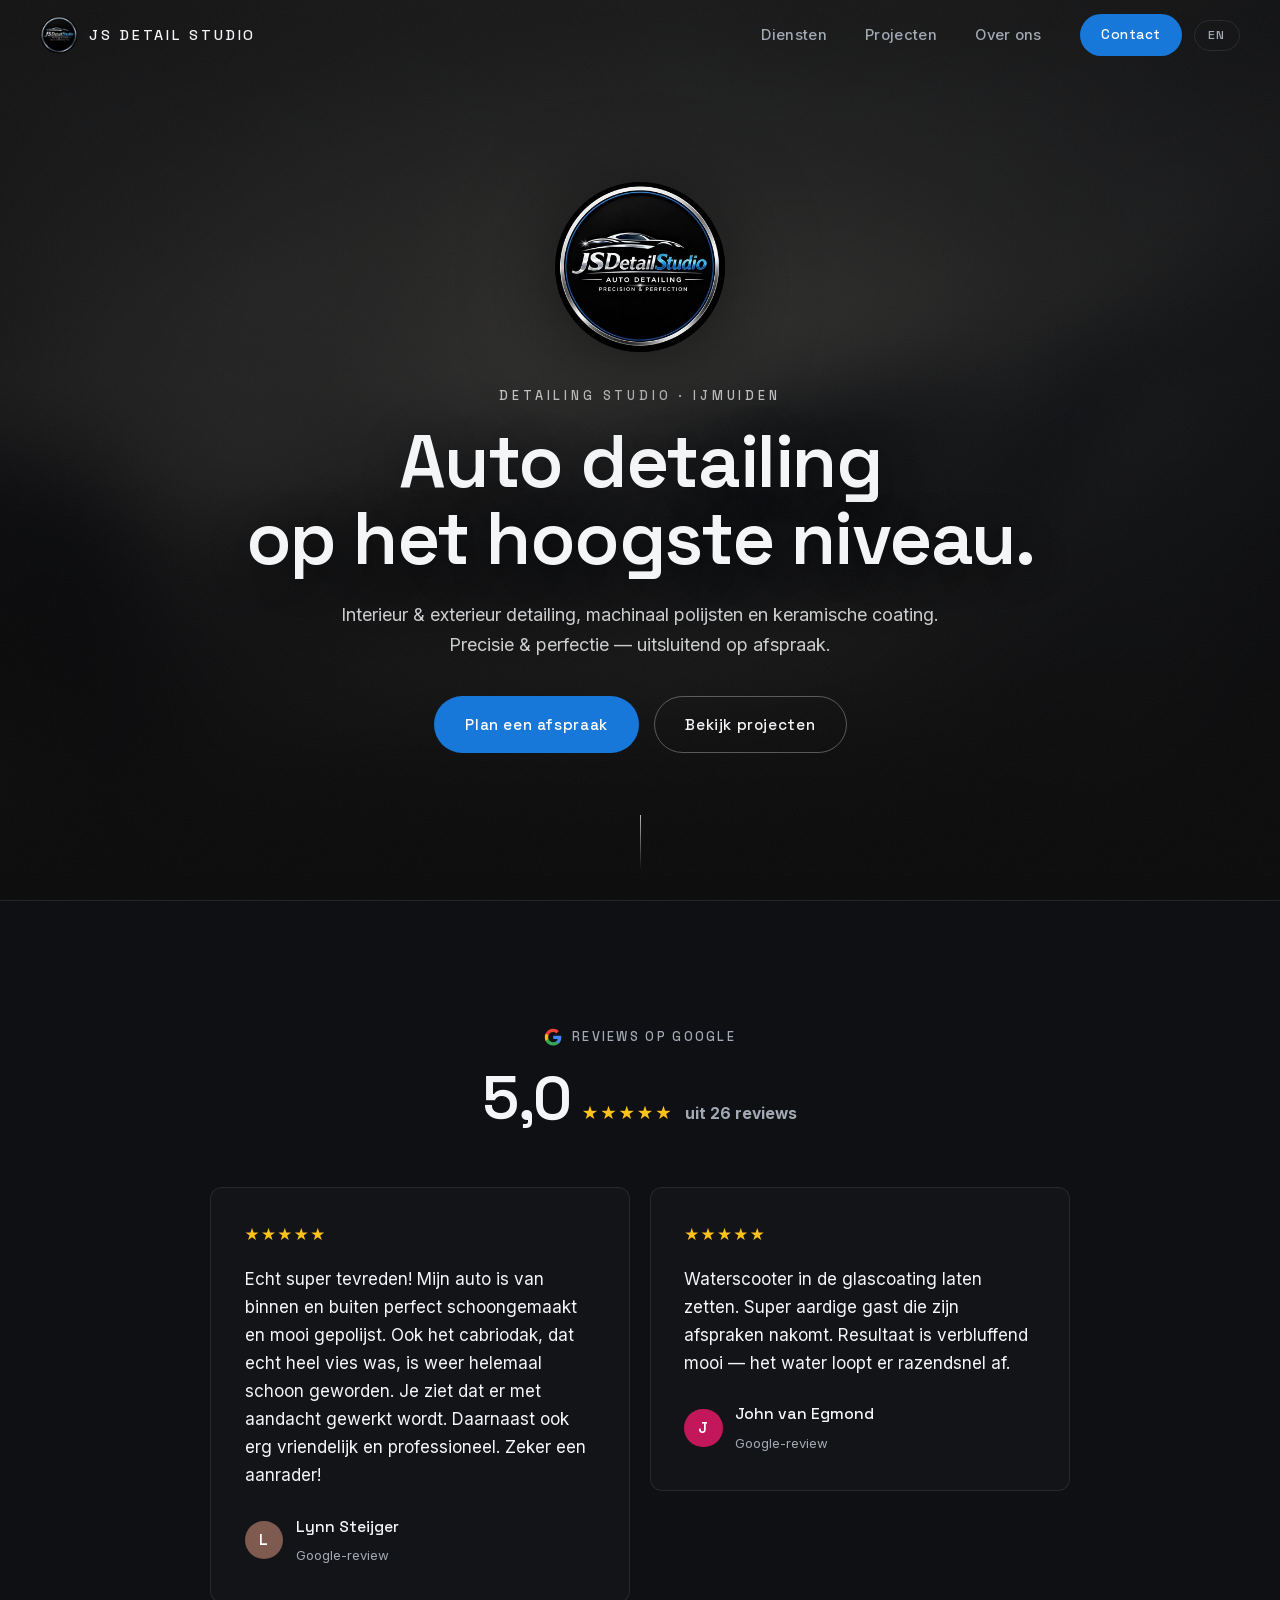
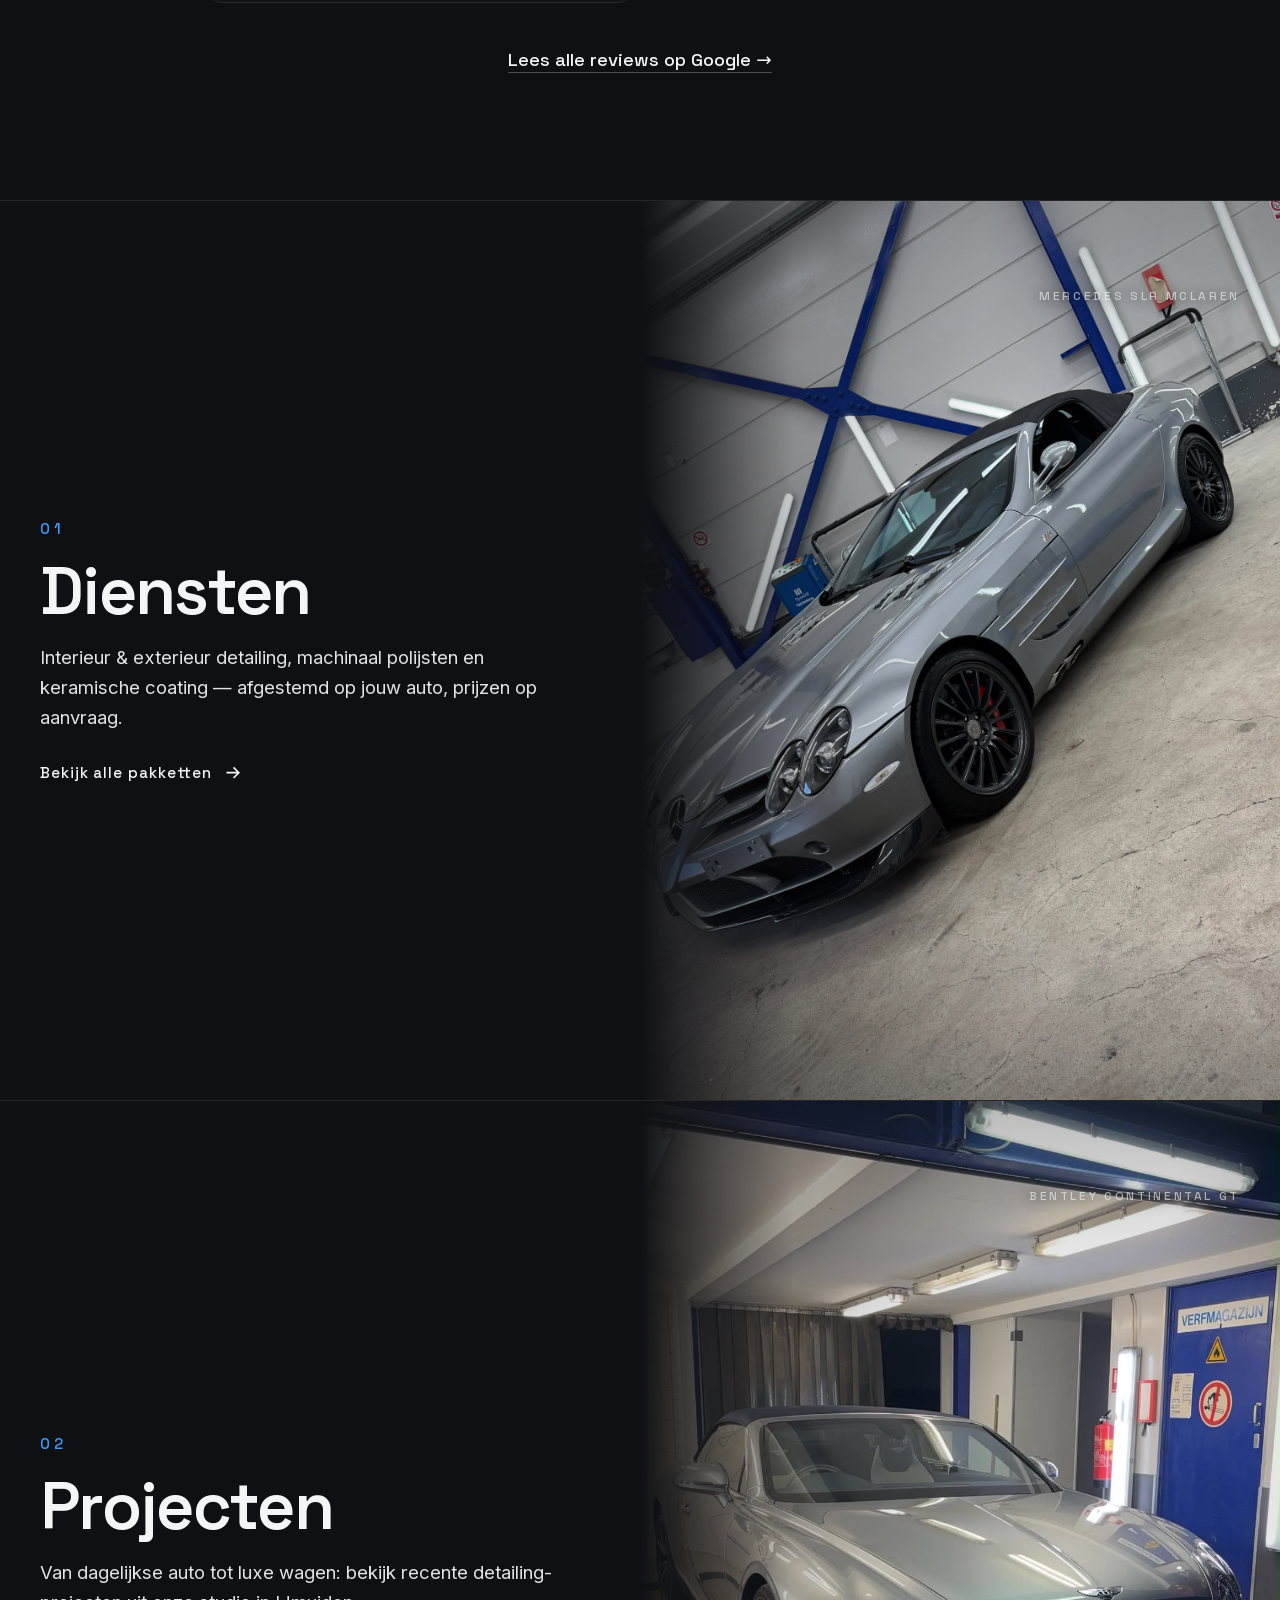
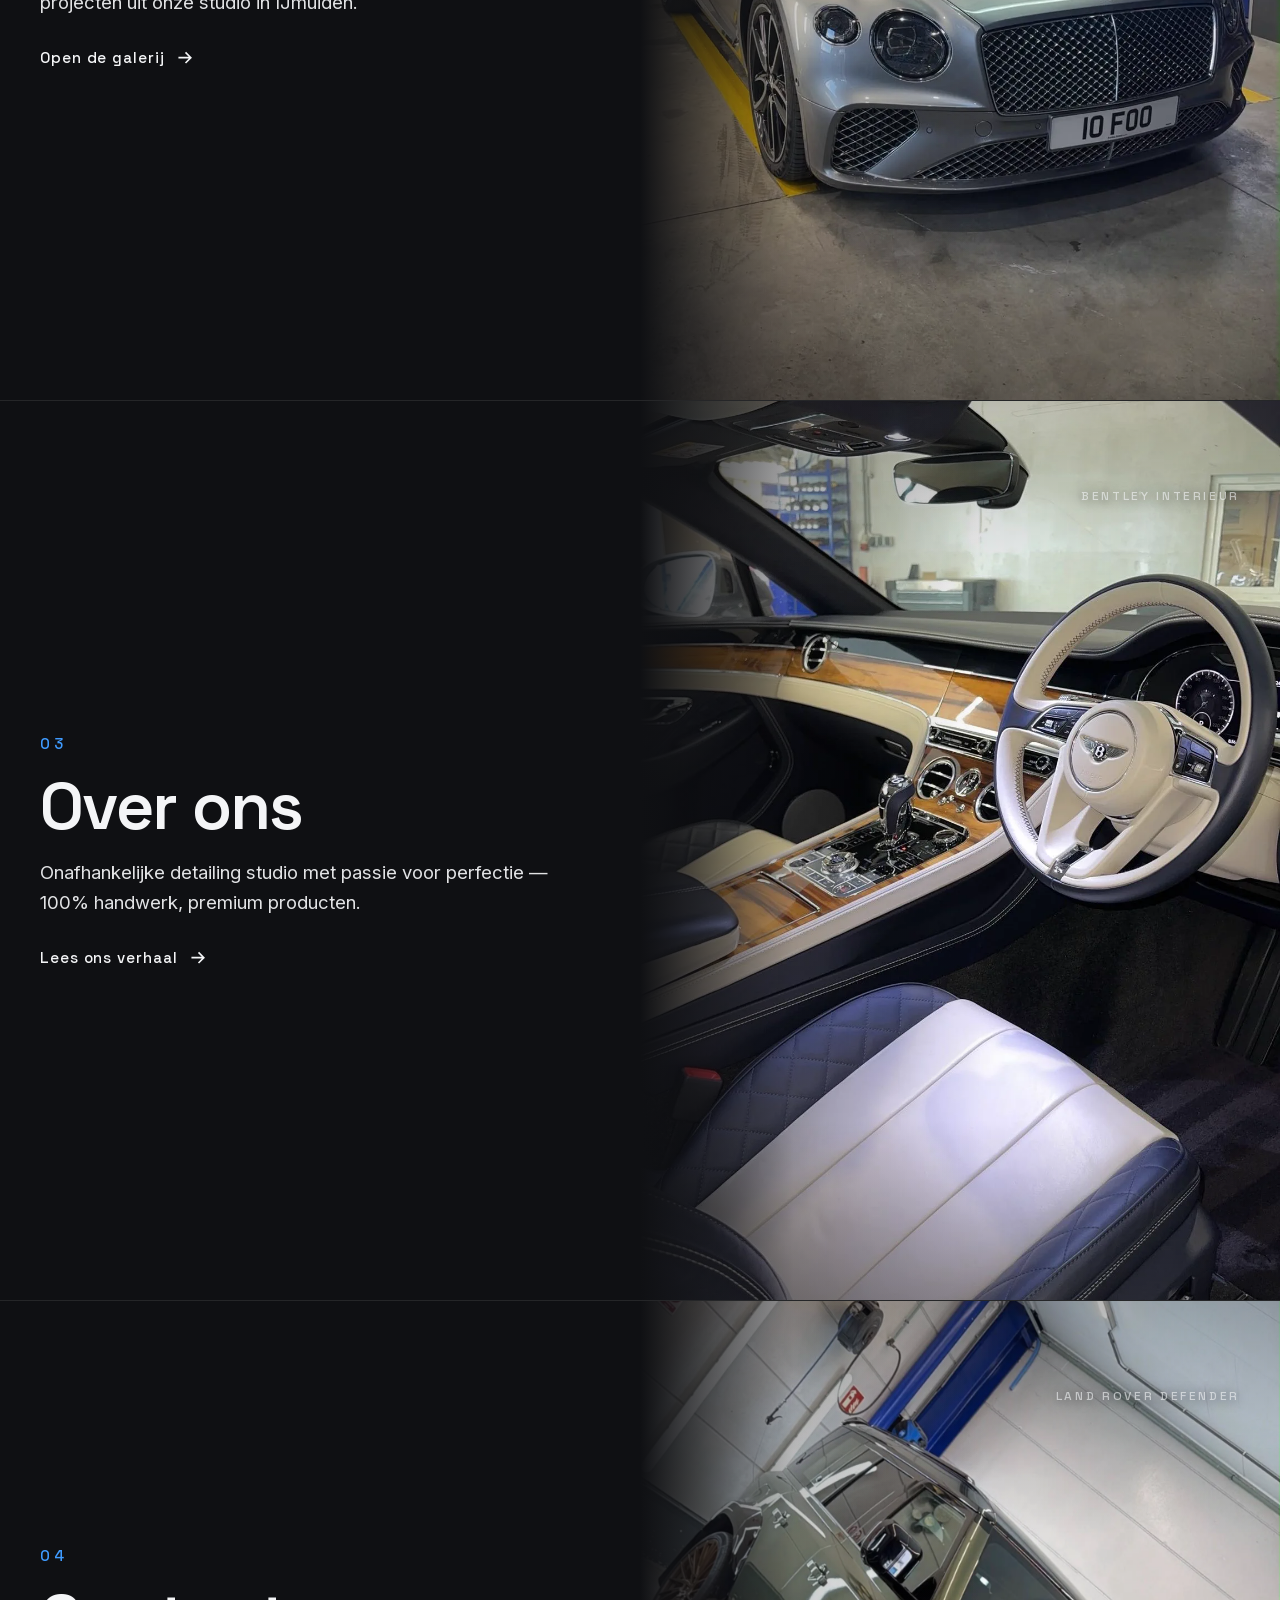
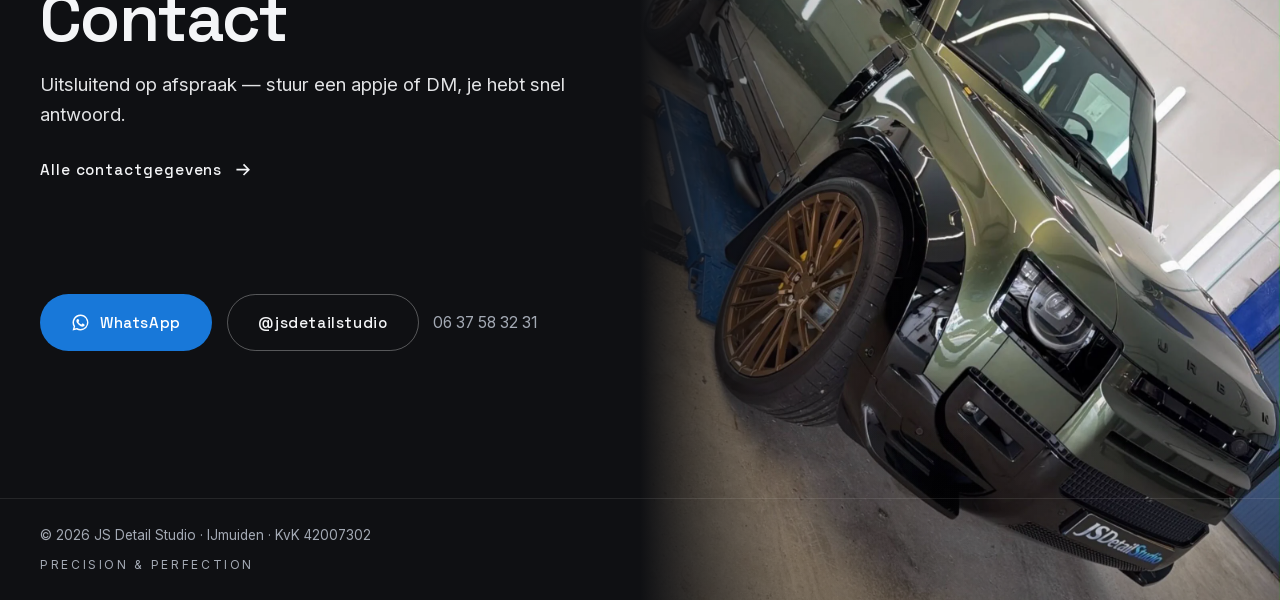
==== commit 23972f84: "Hero: nieuwe video van de BMW M4 i.p.v. de Ferrari-foto De homepage-hero is weer een video: een staa" ====
--- a/index.html
+++ b/index.html
@@ -36,9 +36,8 @@
   <!-- Performance -->
   <link rel="preload" href="assets/fonts/space-grotesk-var.woff2" as="font" type="font/woff2" crossorigin>
   <link rel="preload" href="assets/fonts/inter-var.woff2" as="font" type="font/woff2" crossorigin>
-  <link rel="preload" as="image" media="(min-width: 900px)" imagesrcset="assets/img/hero-ferrari-1200.webp" fetchpriority="high">
-  <link rel="preload" as="image" media="(max-width: 899.98px)" imagesrcset="assets/img/hero-ferrari-portrait-800.webp" fetchpriority="high">
-  <link rel="stylesheet" href="css/style.css?v=14">
+  <link rel="preload" href="assets/video/hero-bmw-m4-poster.jpg" as="image" fetchpriority="high">
+  <link rel="stylesheet" href="css/style.css?v=15">
 
   <!-- Structured data: LocalBusiness (AutomotiveBusiness) -->
   <script type="application/ld+json">
@@ -107,13 +106,10 @@
 
   <!-- ===== HERO ===== -->
   <section class="hero">
-    <picture class="hero__photo">
-      <source media="(min-width: 900px)" type="image/webp"
-              srcset="assets/img/hero-ferrari-800.webp 800w, assets/img/hero-ferrari-1200.webp 1200w, assets/img/hero-ferrari-1600.webp 1600w" sizes="100vw">
-      <source type="image/webp"
-              srcset="assets/img/hero-ferrari-portrait-480.webp 480w, assets/img/hero-ferrari-portrait-800.webp 800w, assets/img/hero-ferrari-portrait-1170.webp 1170w" sizes="100vw">
-      <img src="assets/img/hero-ferrari-portrait-800.jpg" alt="Rode Ferrari Portofino met hoogglans lak na detailing in de studio van JS Detail Studio in IJmuiden" width="1170" height="2532" fetchpriority="high" decoding="async">
-    </picture>
+    <video class="hero__video" autoplay muted loop playsinline preload="auto"
+           poster="assets/video/hero-bmw-m4-poster.jpg" width="464" height="832" aria-hidden="true" tabindex="-1">
+      <source src="assets/video/hero-bmw-m4.mp4" type="video/mp4">
+    </video>
     <div class="hero__shade" aria-hidden="true"></div>
 
     <div class="hero__content container">
--- a/css/style.css
+++ b/css/style.css
@@ -192,17 +192,6 @@
 }
 /* achtergrond-video's zijn nooit bedienbaar (geen native controls bij tap) */
 .hero__video, .chapter__bgvideo, .band__video { pointer-events: none; }
-/* Hero-foto: staande uitsnede op mobiel, liggende op desktop (zie <picture>) */
-.hero__photo {
-  position: absolute;
-  top: 0;
-  right: 0;
-  bottom: 0;
-  left: 0;
-  z-index: -2;
-  pointer-events: none;
-}
-.hero__photo img { width: 100%; height: 100%; object-fit: cover; }
 .hero__shade {
   position: absolute;
   top: 0;
@@ -820,8 +809,18 @@
    Een staande foto schermvullend op een breed scherm snijdt ~50% van de hoogte
    weg (te ingezoomd). Daarom: foto in de rechterhelft, tekst links op donker. */
 @media (min-width: 900px) {
-  /* De hero toont op desktop de liggende foto schermvullend (zie <picture>);
-     de staande uitsnede is alleen voor smalle schermen. */
+  /* Hero-video (staand) niet meer schermvullend inzoomen: toon 'm volledig in
+     het midden, met een subtiel vervaagde vulling van het poster-frame erachter. */
+  .hero__video { object-fit: contain; transform: none; }
+  .hero::before {
+    content: "";
+    position: absolute;
+    top: 0; right: 0; bottom: 0; left: 0;
+    z-index: -3;
+    background: #0a0a0b url("../assets/video/hero-bmw-m4-poster.jpg") center / cover;
+    filter: blur(34px) brightness(0.42);
+    transform: scale(1.15);
+  }
   .chapter--media { background: var(--bg-tint); }
   .chapter--media .chapter__bg,
   .chapter--media .chapter__bgvideo { left: 50%; }
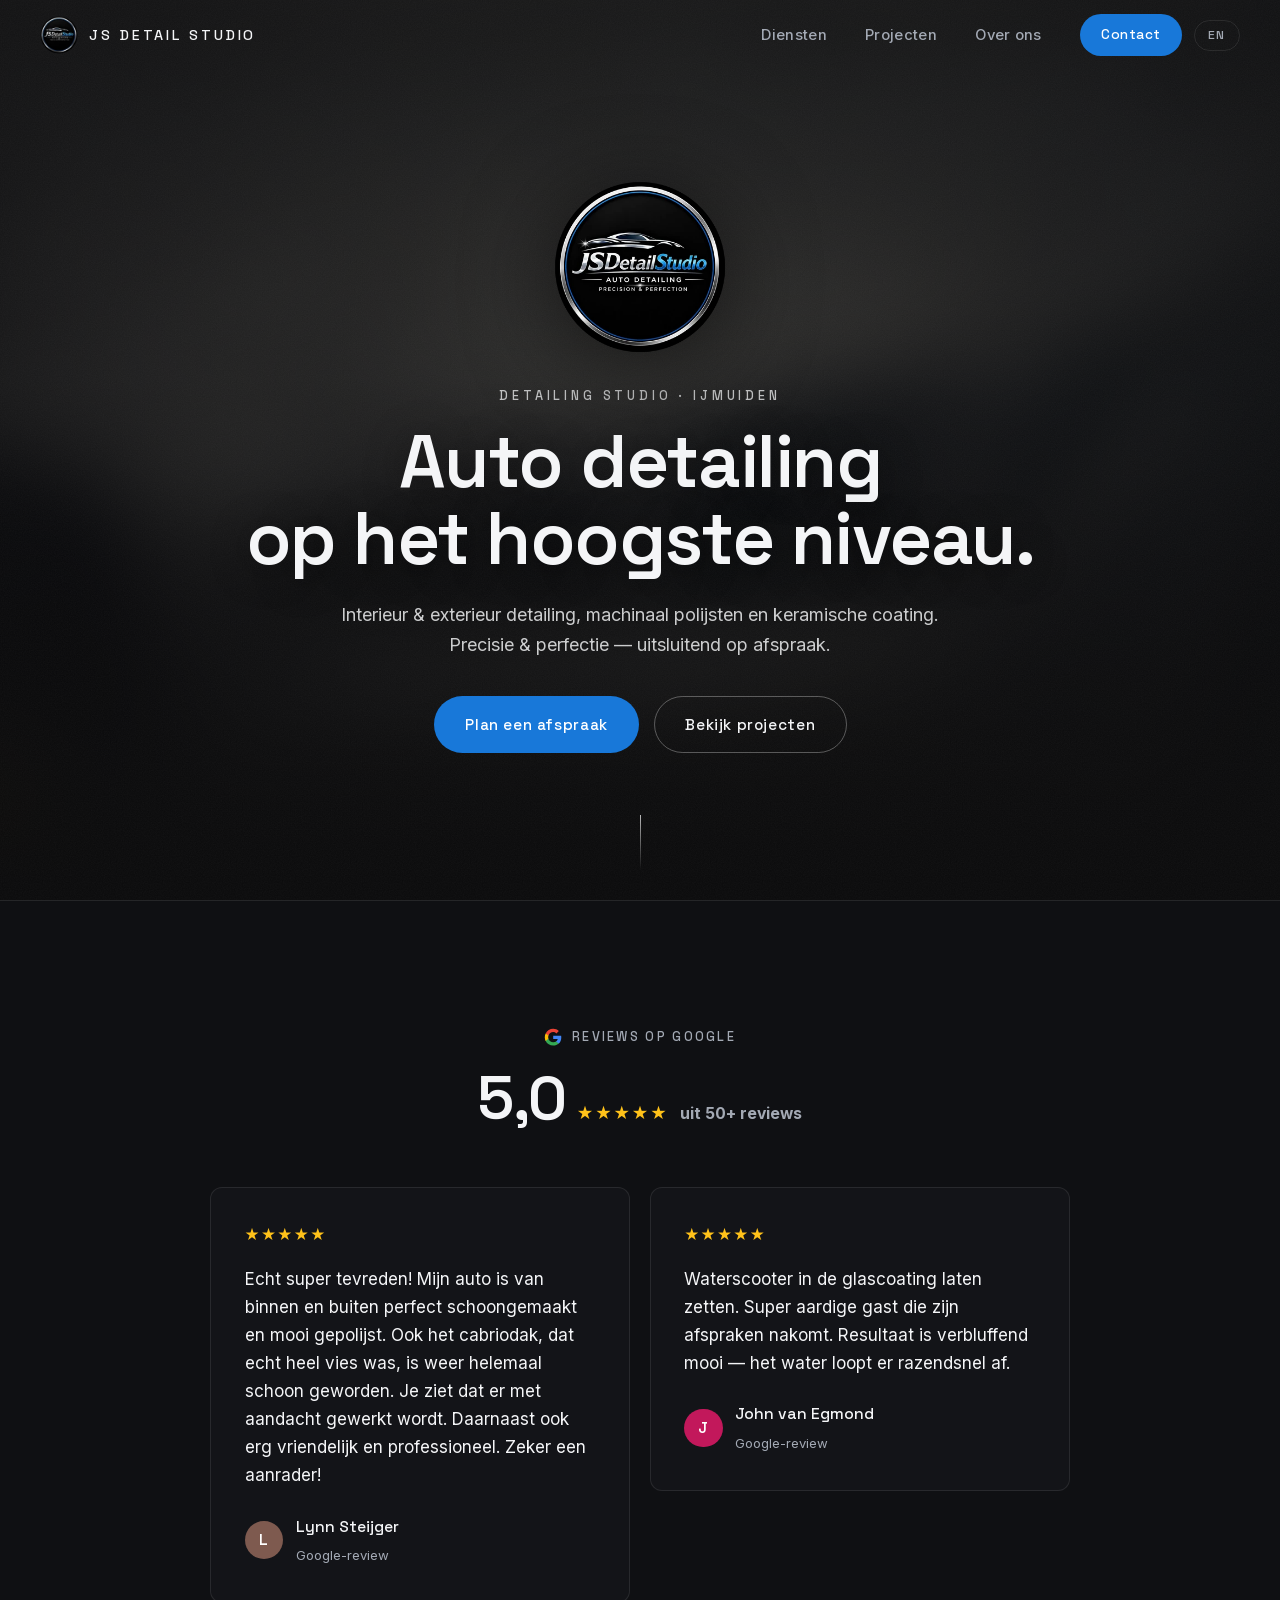
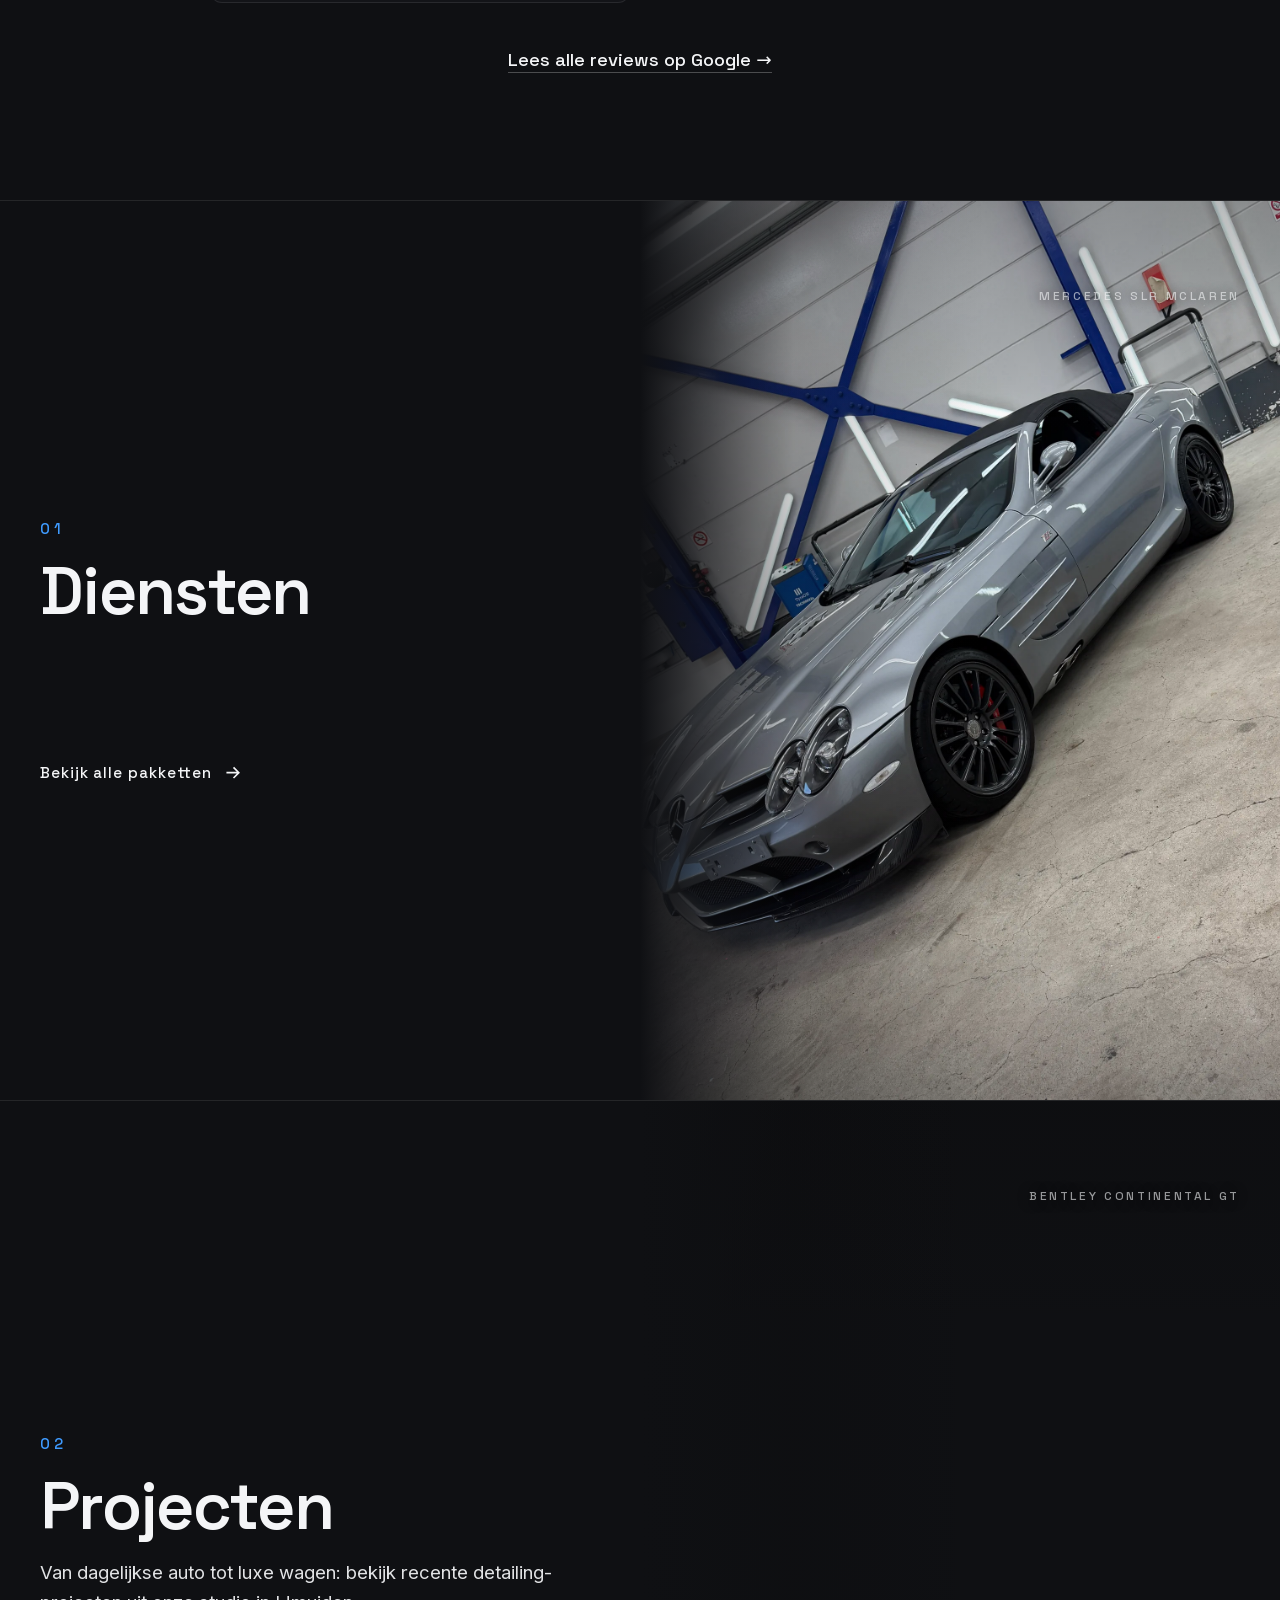
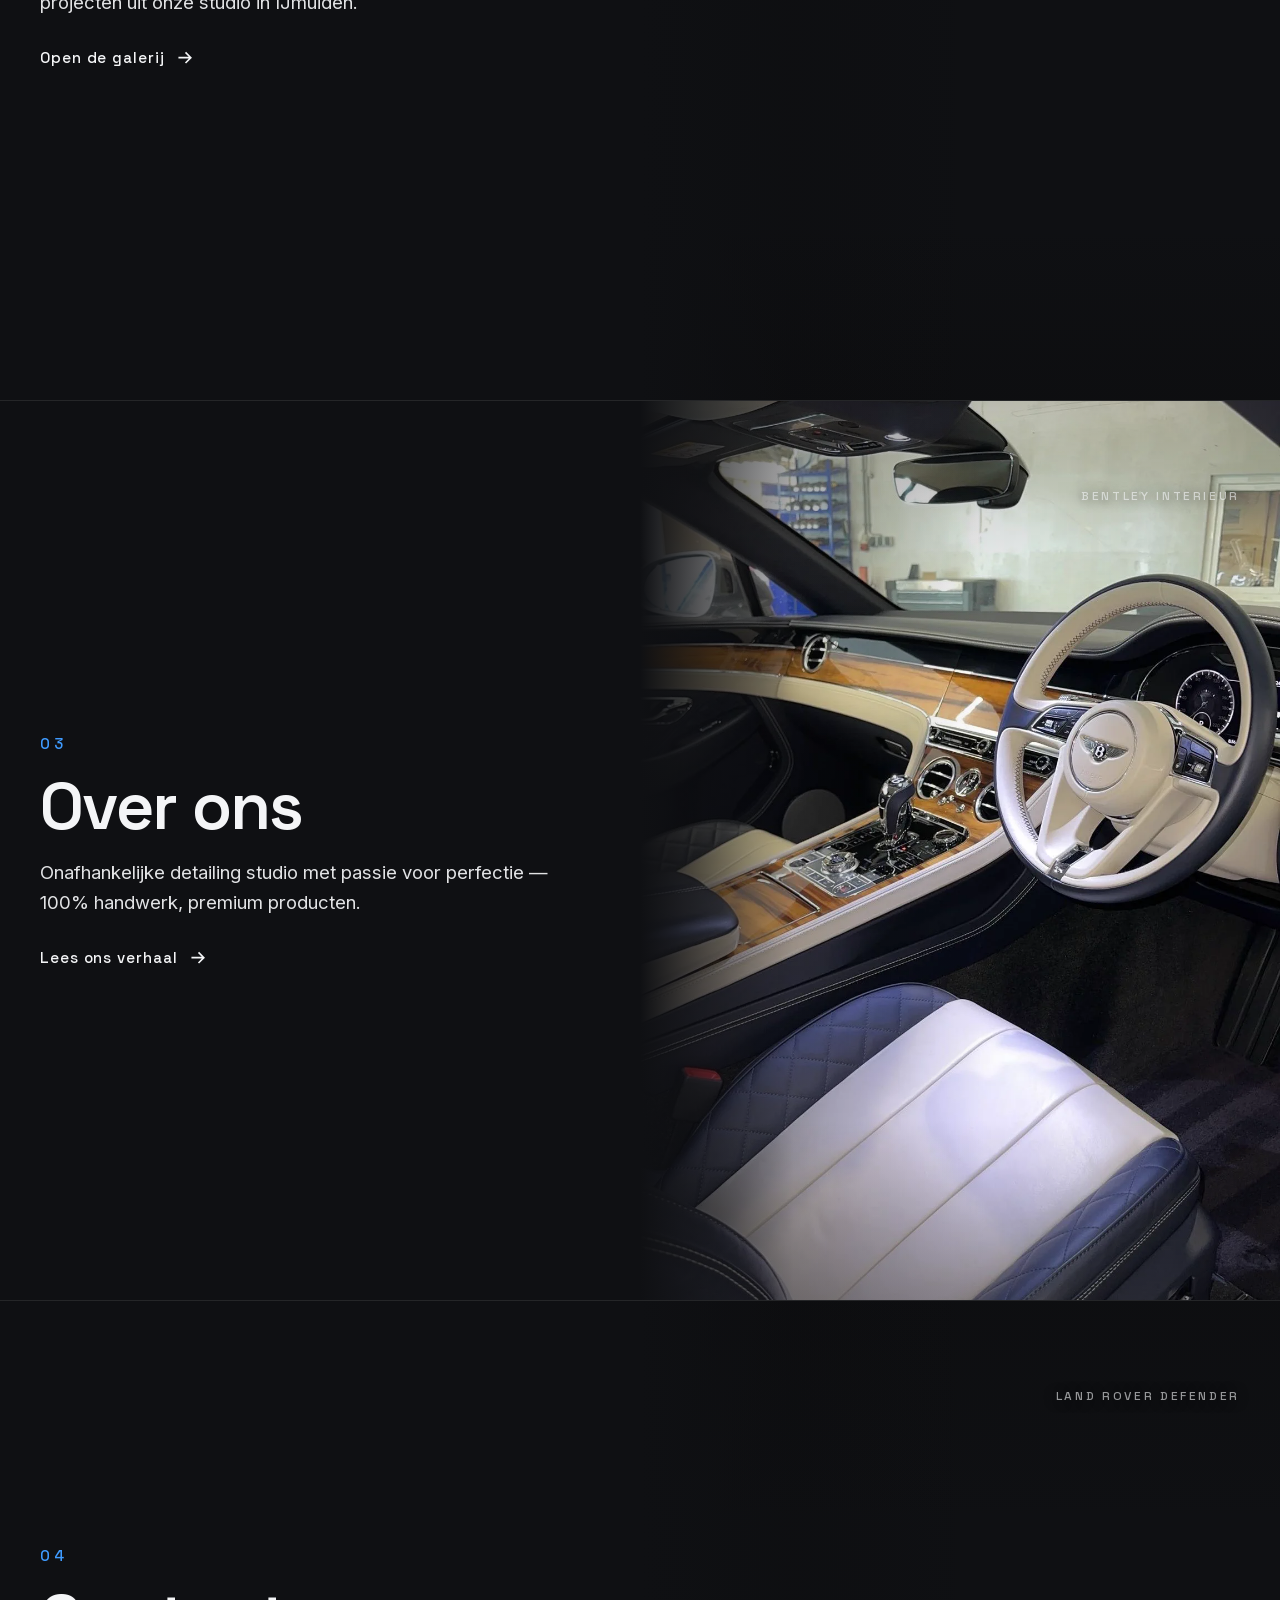
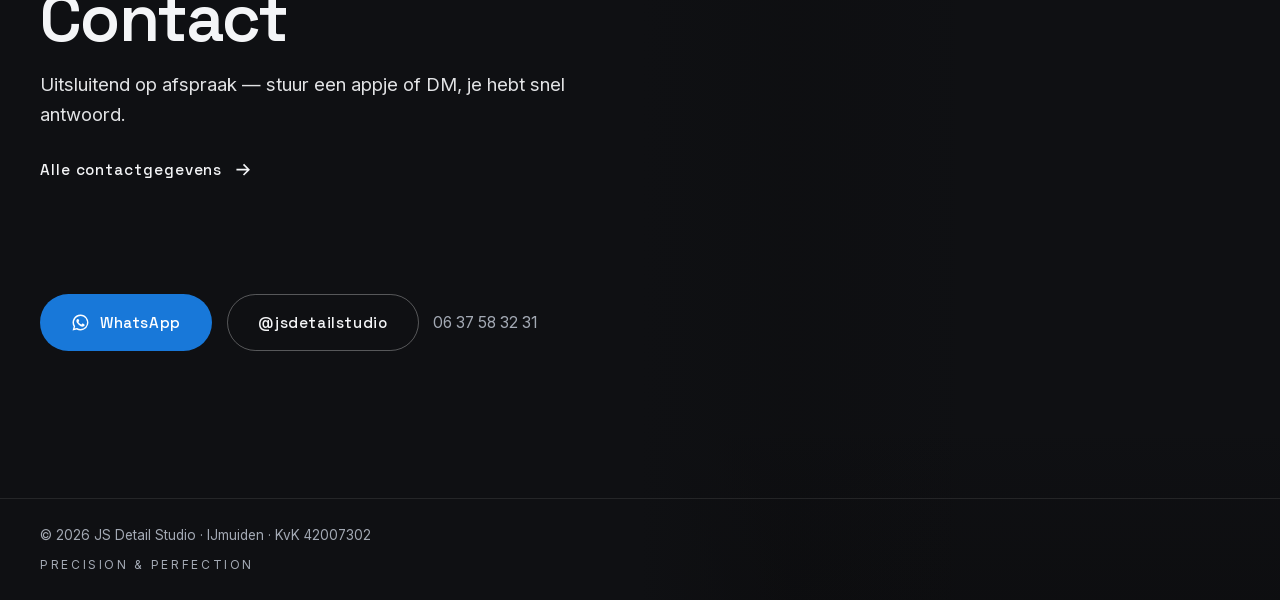
==== commit 6fc6bc52: "Homepage opent weer bij de hero + reviewteller naar 50+ De site opende op mobiel soms meteen bij het" ====
--- a/index.html
+++ b/index.html
@@ -147,7 +147,7 @@
         <h2 class="reviews__score" id="reviews-title">
           <span class="reviews__score-num">5,0</span>
           <span class="stars" aria-hidden="true">★★★★★</span>
-          <span class="reviews__count" data-en="from 26 reviews">uit 26 reviews</span>
+          <span class="reviews__count" data-en="from 50+ reviews">uit 50+ reviews</span>
         </h2>
       </header>
 
@@ -271,6 +271,6 @@
 
 </main>
 
-<script src="js/main.js?v=13" defer></script>
+<script src="js/main.js?v=16" defer></script>
 </body>
 </html>
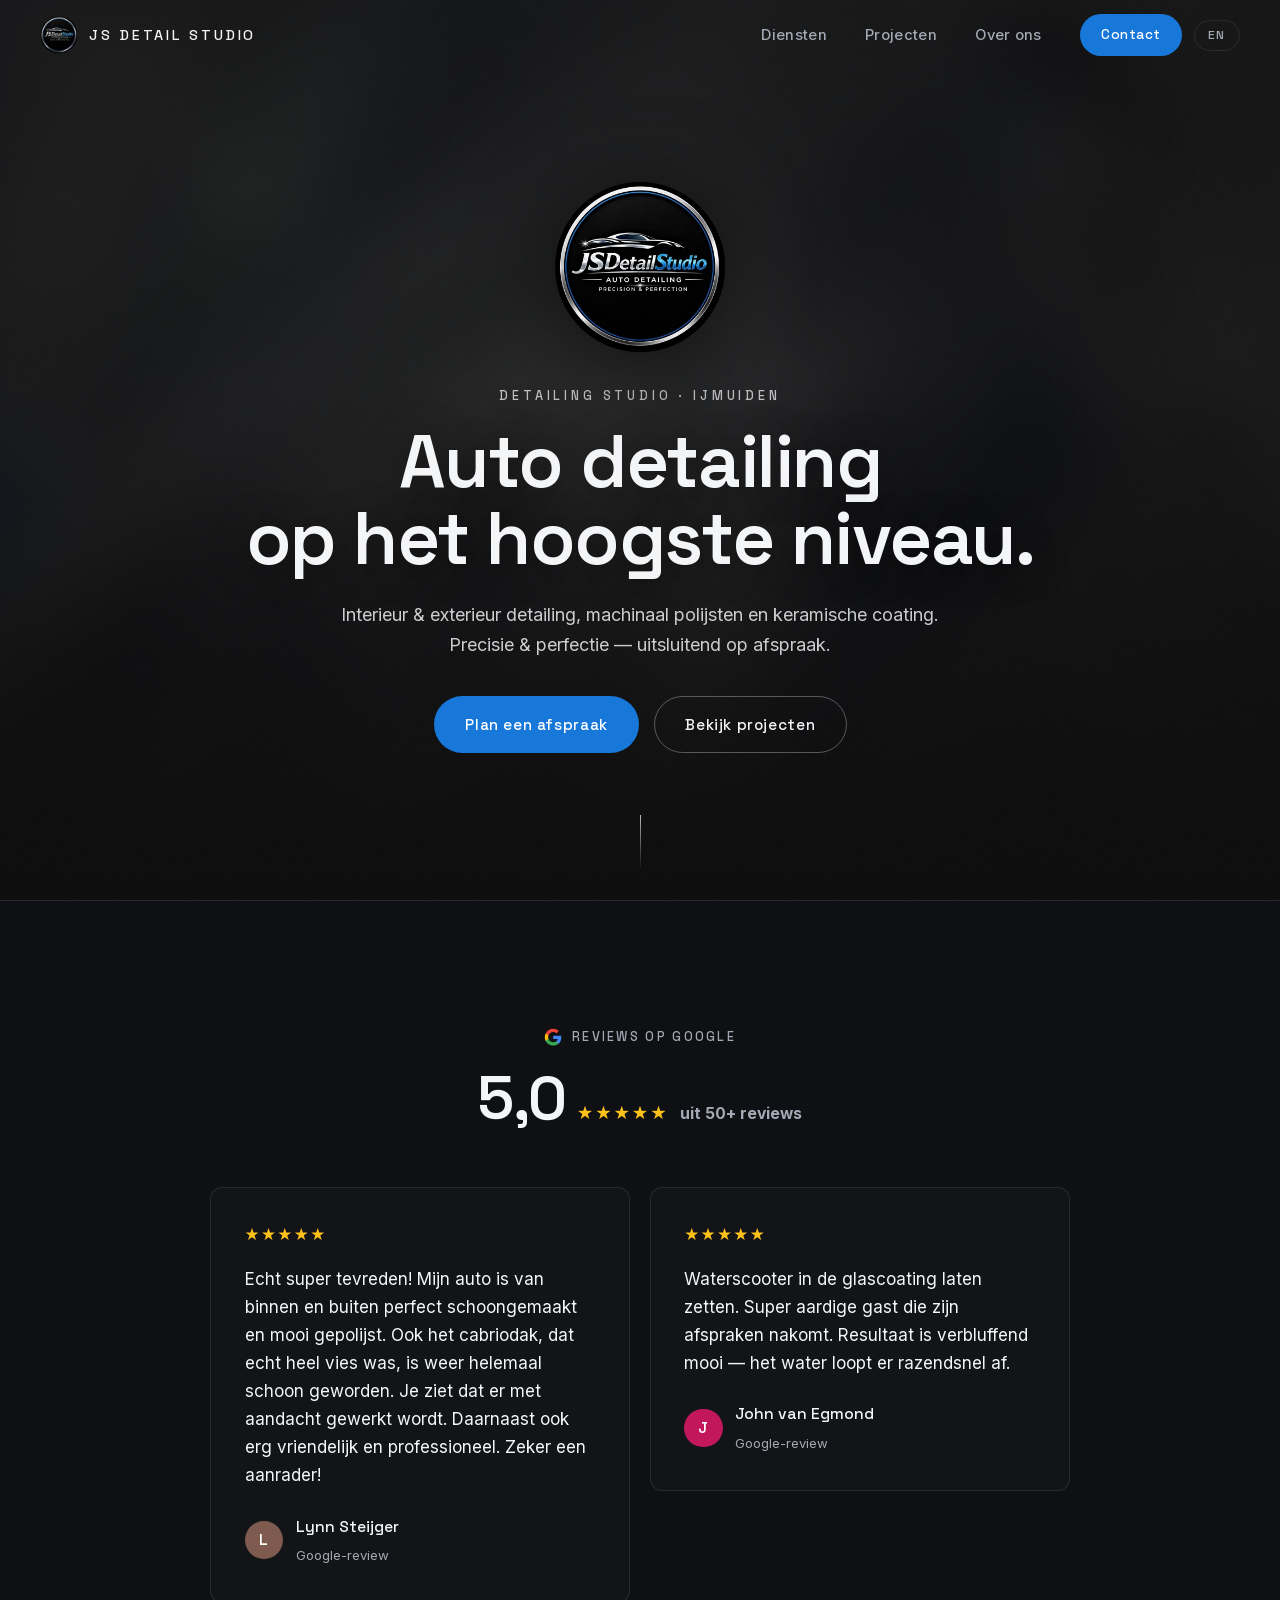
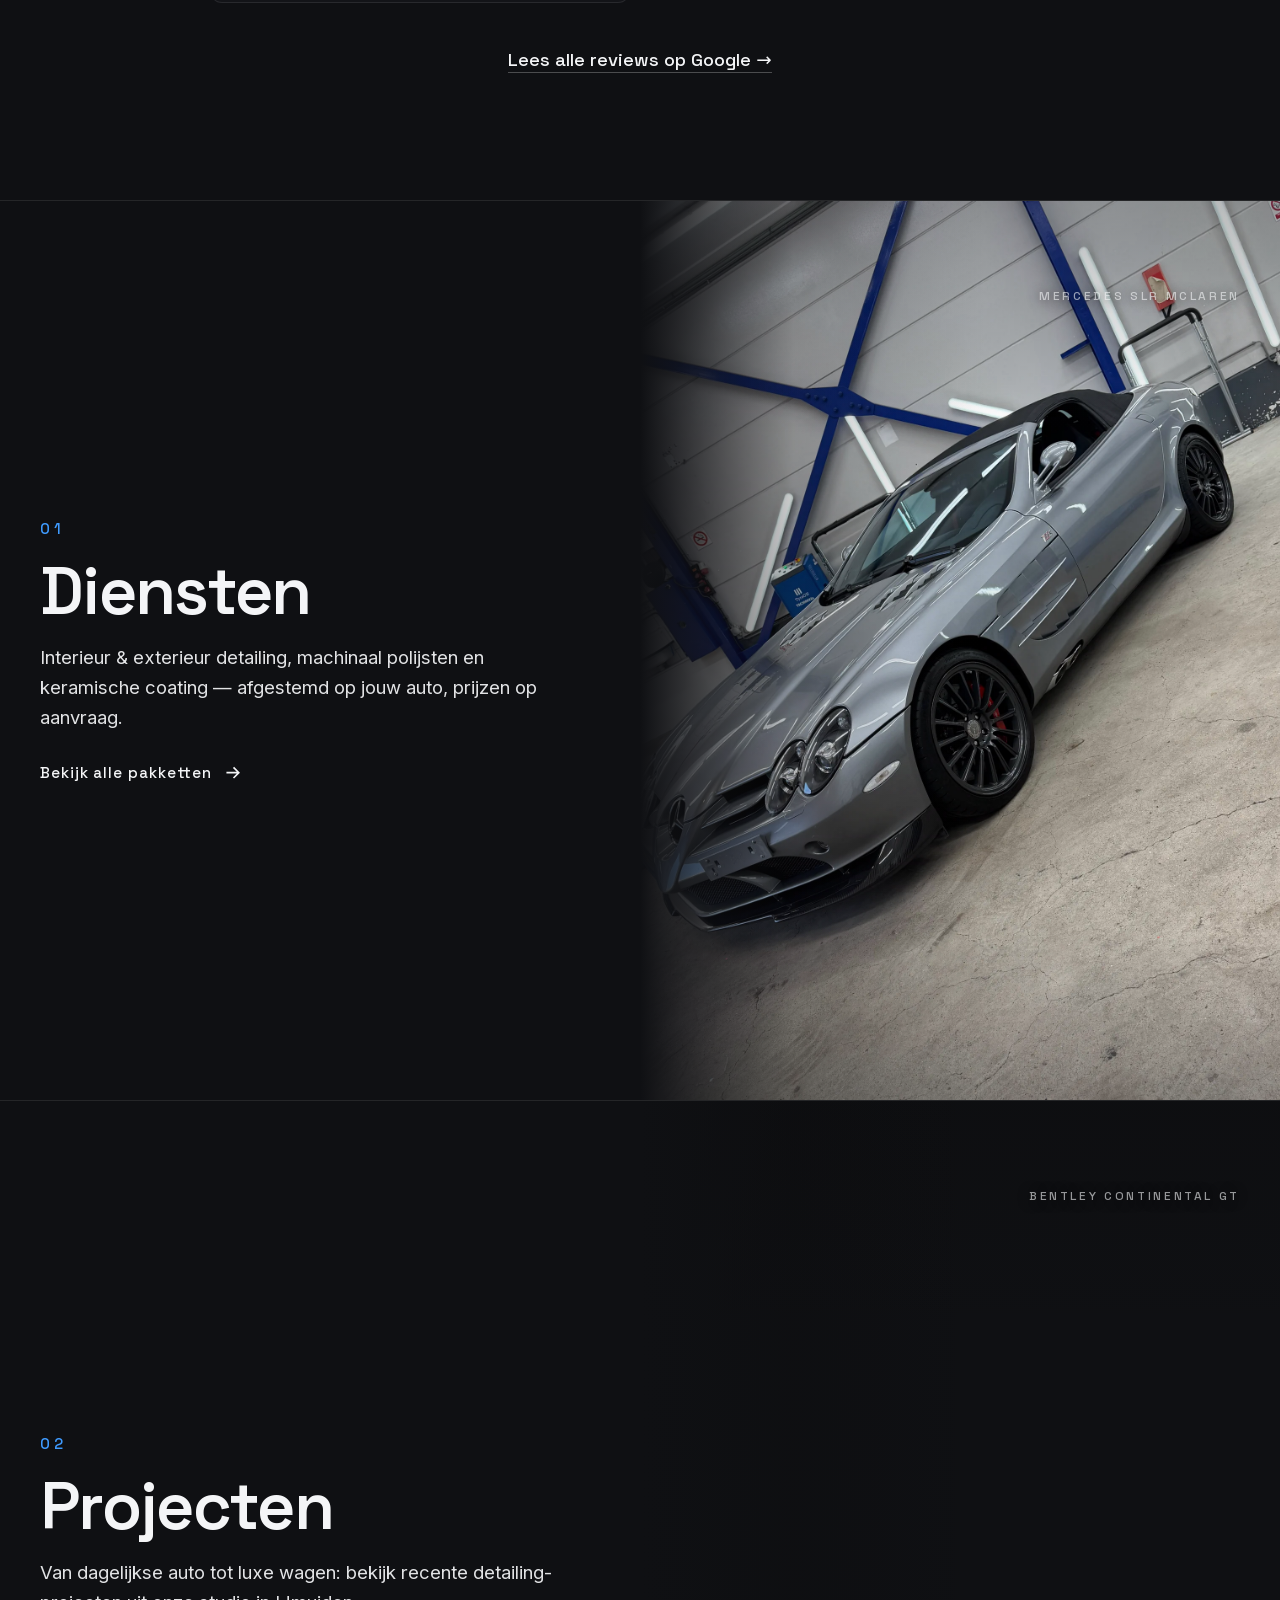
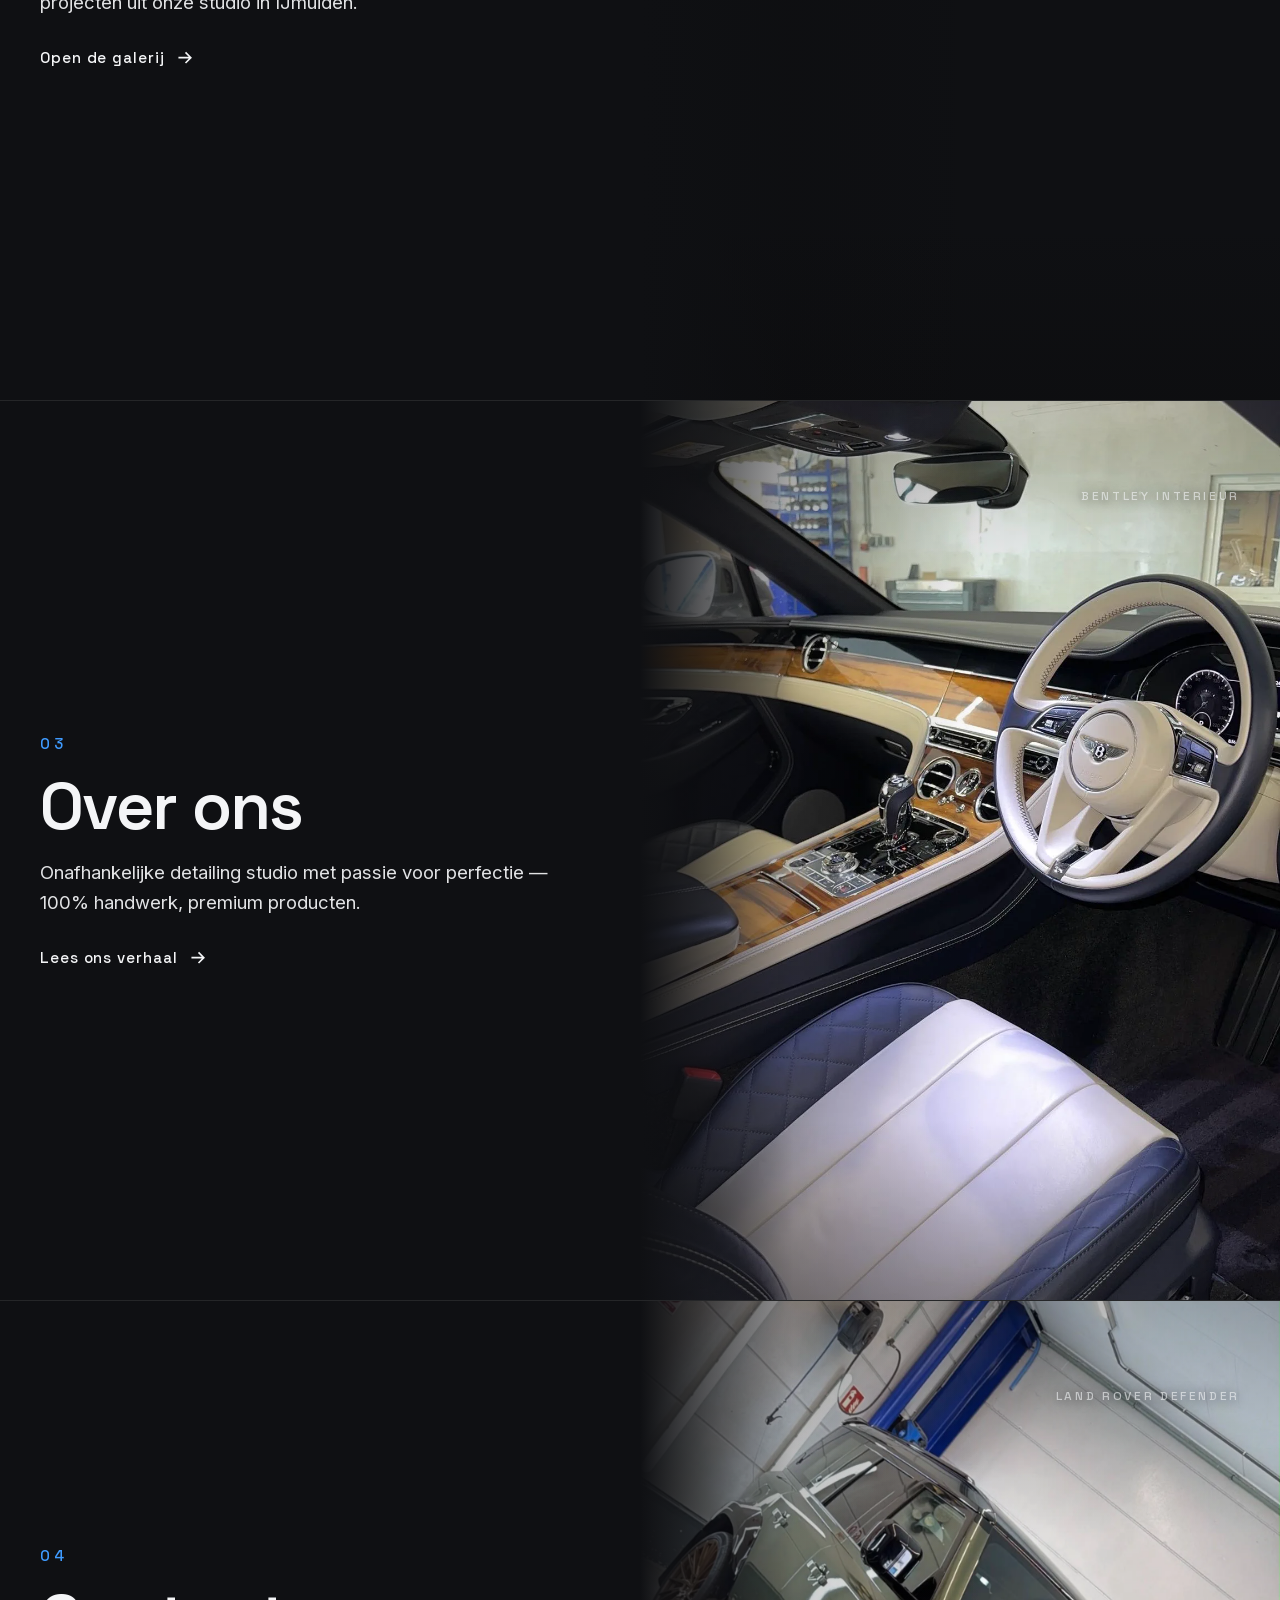
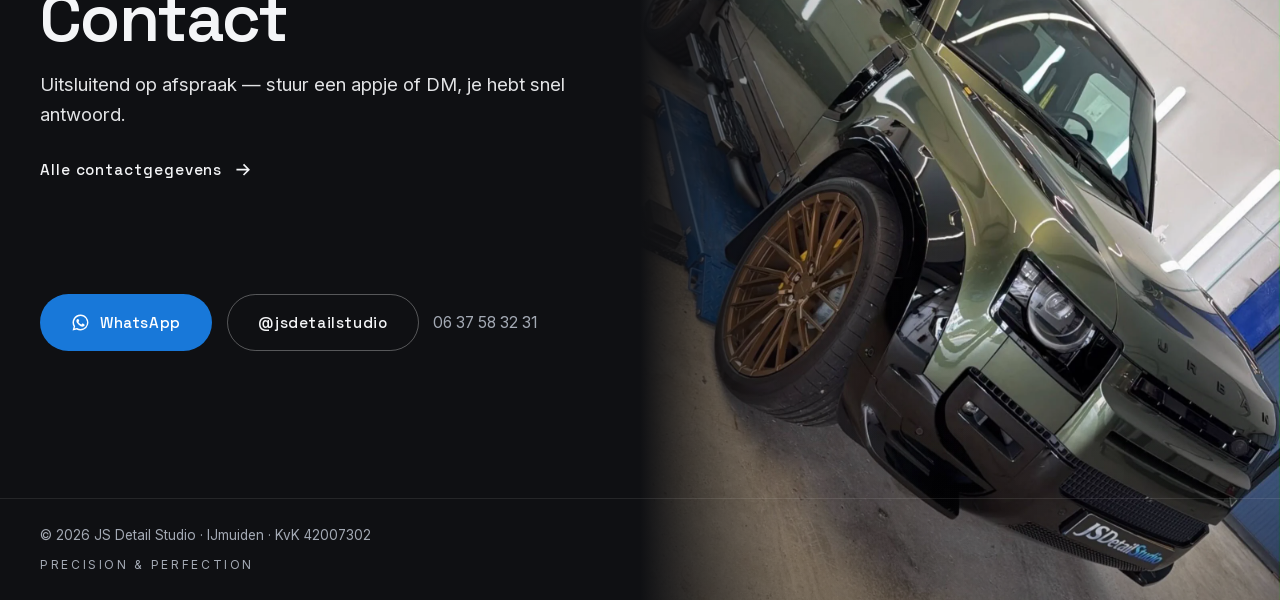
==== commit 09db66b0: "Hero: video van de Jaguar F-Type; Ferrari volledig verwijderd - Nieuwe hero-video (staand 720x1280, " ====
--- a/index.html
+++ b/index.html
@@ -19,7 +19,7 @@
   <meta property="og:image" content="https://jsdetailstudio.com/assets/img/og-image.jpg">
   <meta property="og:image:width" content="1200">
   <meta property="og:image:height" content="630">
-  <meta property="og:image:alt" content="Rode Ferrari Portofino in de detailing studio van JS Detail Studio">
+  <meta property="og:image:alt" content="Blauwe Audi RS6 Avant met hoogglans lak in de detailing studio van JS Detail Studio">
 
   <!-- Twitter -->
   <meta name="twitter:card" content="summary_large_image">
@@ -36,8 +36,8 @@
   <!-- Performance -->
   <link rel="preload" href="assets/fonts/space-grotesk-var.woff2" as="font" type="font/woff2" crossorigin>
   <link rel="preload" href="assets/fonts/inter-var.woff2" as="font" type="font/woff2" crossorigin>
-  <link rel="preload" href="assets/video/hero-bmw-m4-poster.jpg" as="image" fetchpriority="high">
-  <link rel="stylesheet" href="css/style.css?v=15">
+  <link rel="preload" href="assets/video/hero-jaguar-ftype-poster.jpg" as="image" fetchpriority="high">
+  <link rel="stylesheet" href="css/style.css?v=16">
 
   <!-- Structured data: LocalBusiness (AutomotiveBusiness) -->
   <script type="application/ld+json">
@@ -107,8 +107,8 @@
   <!-- ===== HERO ===== -->
   <section class="hero">
     <video class="hero__video" autoplay muted loop playsinline preload="auto"
-           poster="assets/video/hero-bmw-m4-poster.jpg" width="464" height="832" aria-hidden="true" tabindex="-1">
-      <source src="assets/video/hero-bmw-m4.mp4" type="video/mp4">
+           poster="assets/video/hero-jaguar-ftype-poster.jpg" width="720" height="1280" aria-hidden="true" tabindex="-1">
+      <source src="assets/video/hero-jaguar-ftype.mp4" type="video/mp4">
     </video>
     <div class="hero__shade" aria-hidden="true"></div>
 
--- a/css/style.css
+++ b/css/style.css
@@ -817,7 +817,7 @@
     position: absolute;
     top: 0; right: 0; bottom: 0; left: 0;
     z-index: -3;
-    background: #0a0a0b url("../assets/video/hero-bmw-m4-poster.jpg") center / cover;
+    background: #0a0a0b url("../assets/video/hero-jaguar-ftype-poster.jpg") center / cover;
     filter: blur(34px) brightness(0.42);
     transform: scale(1.15);
   }
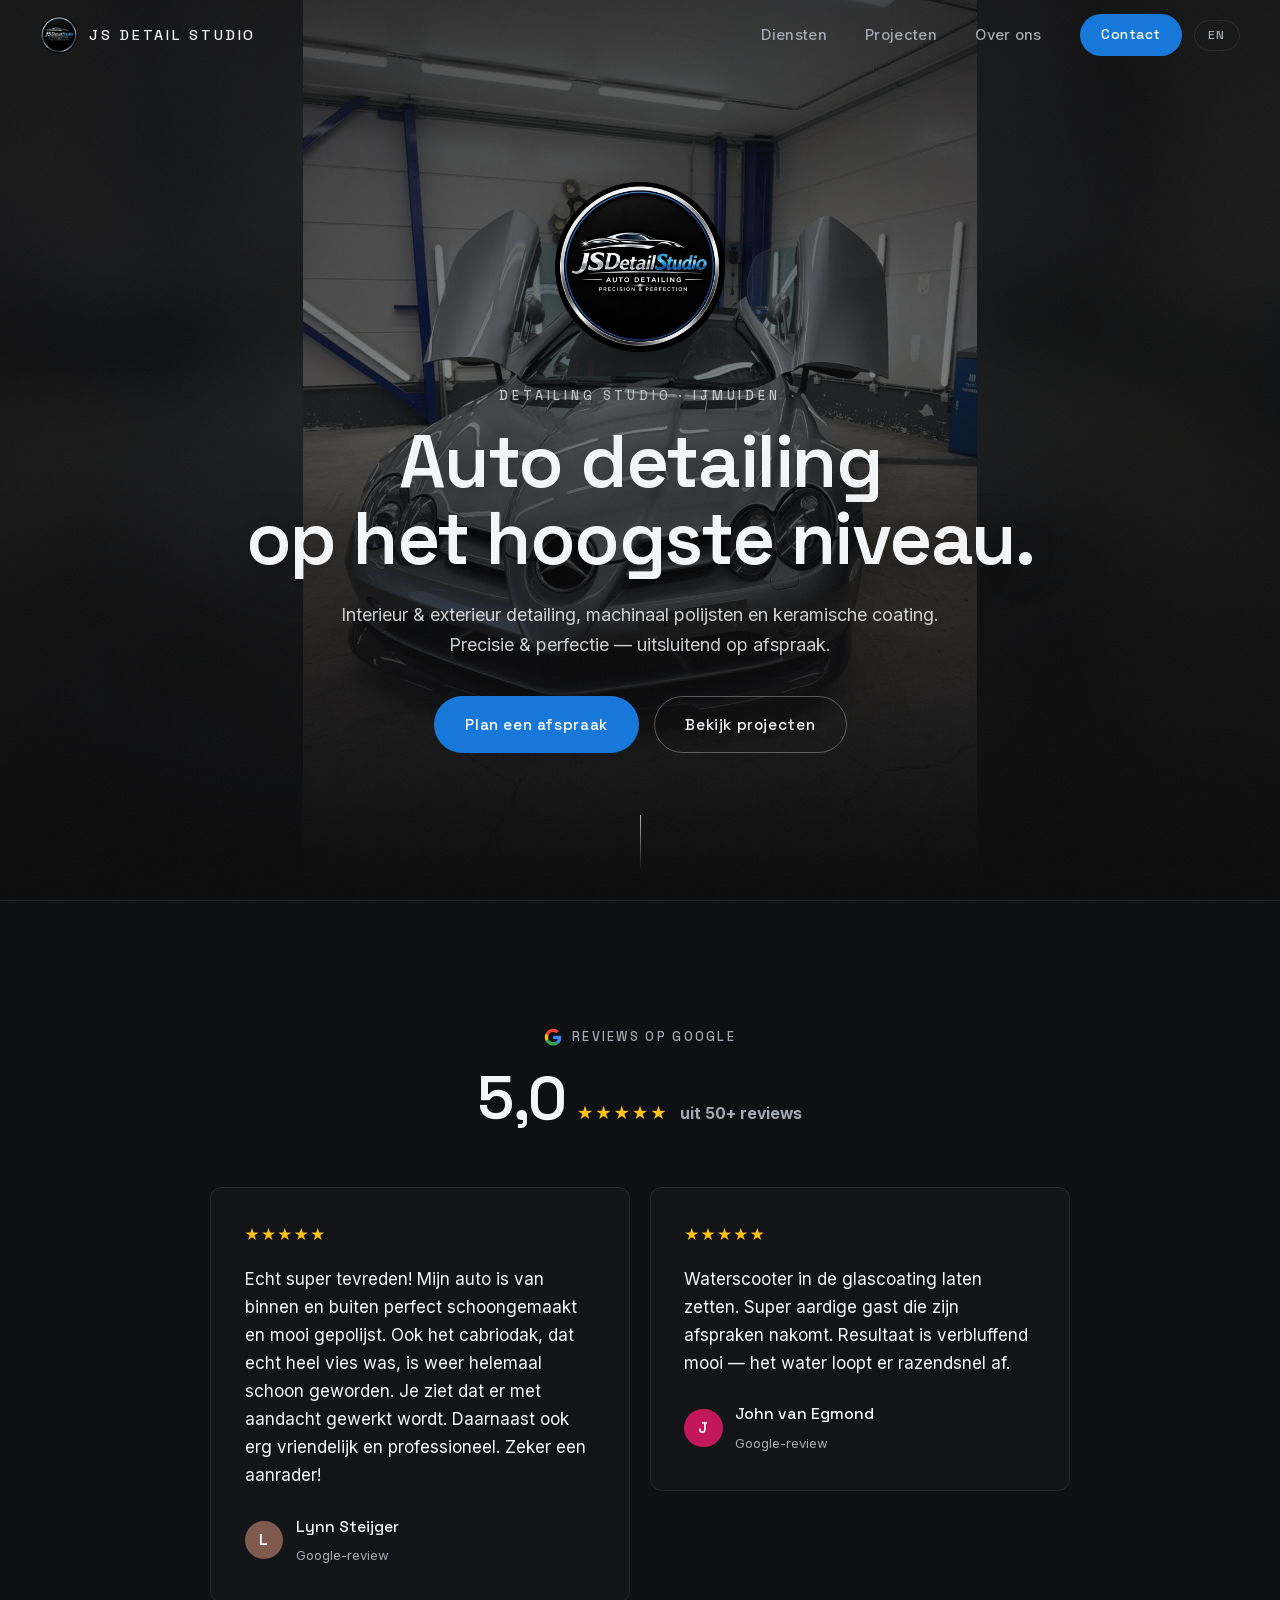
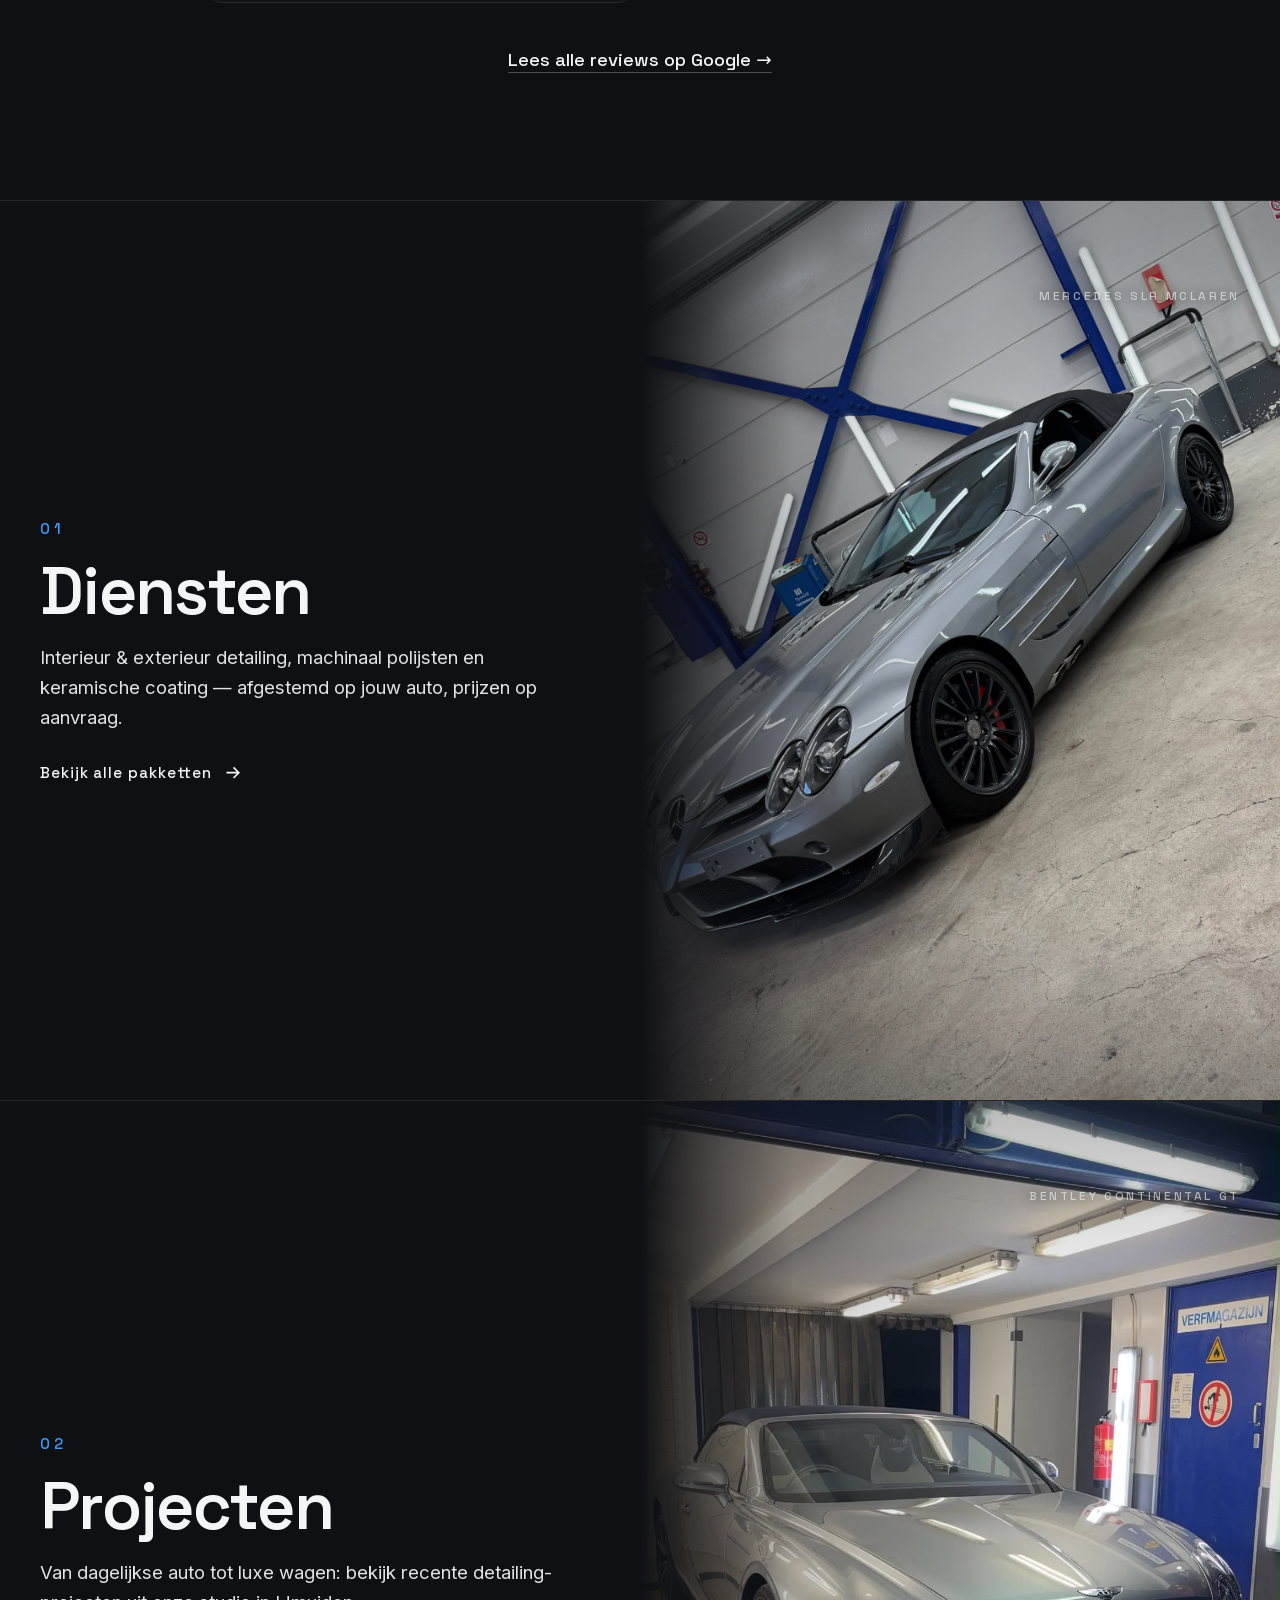
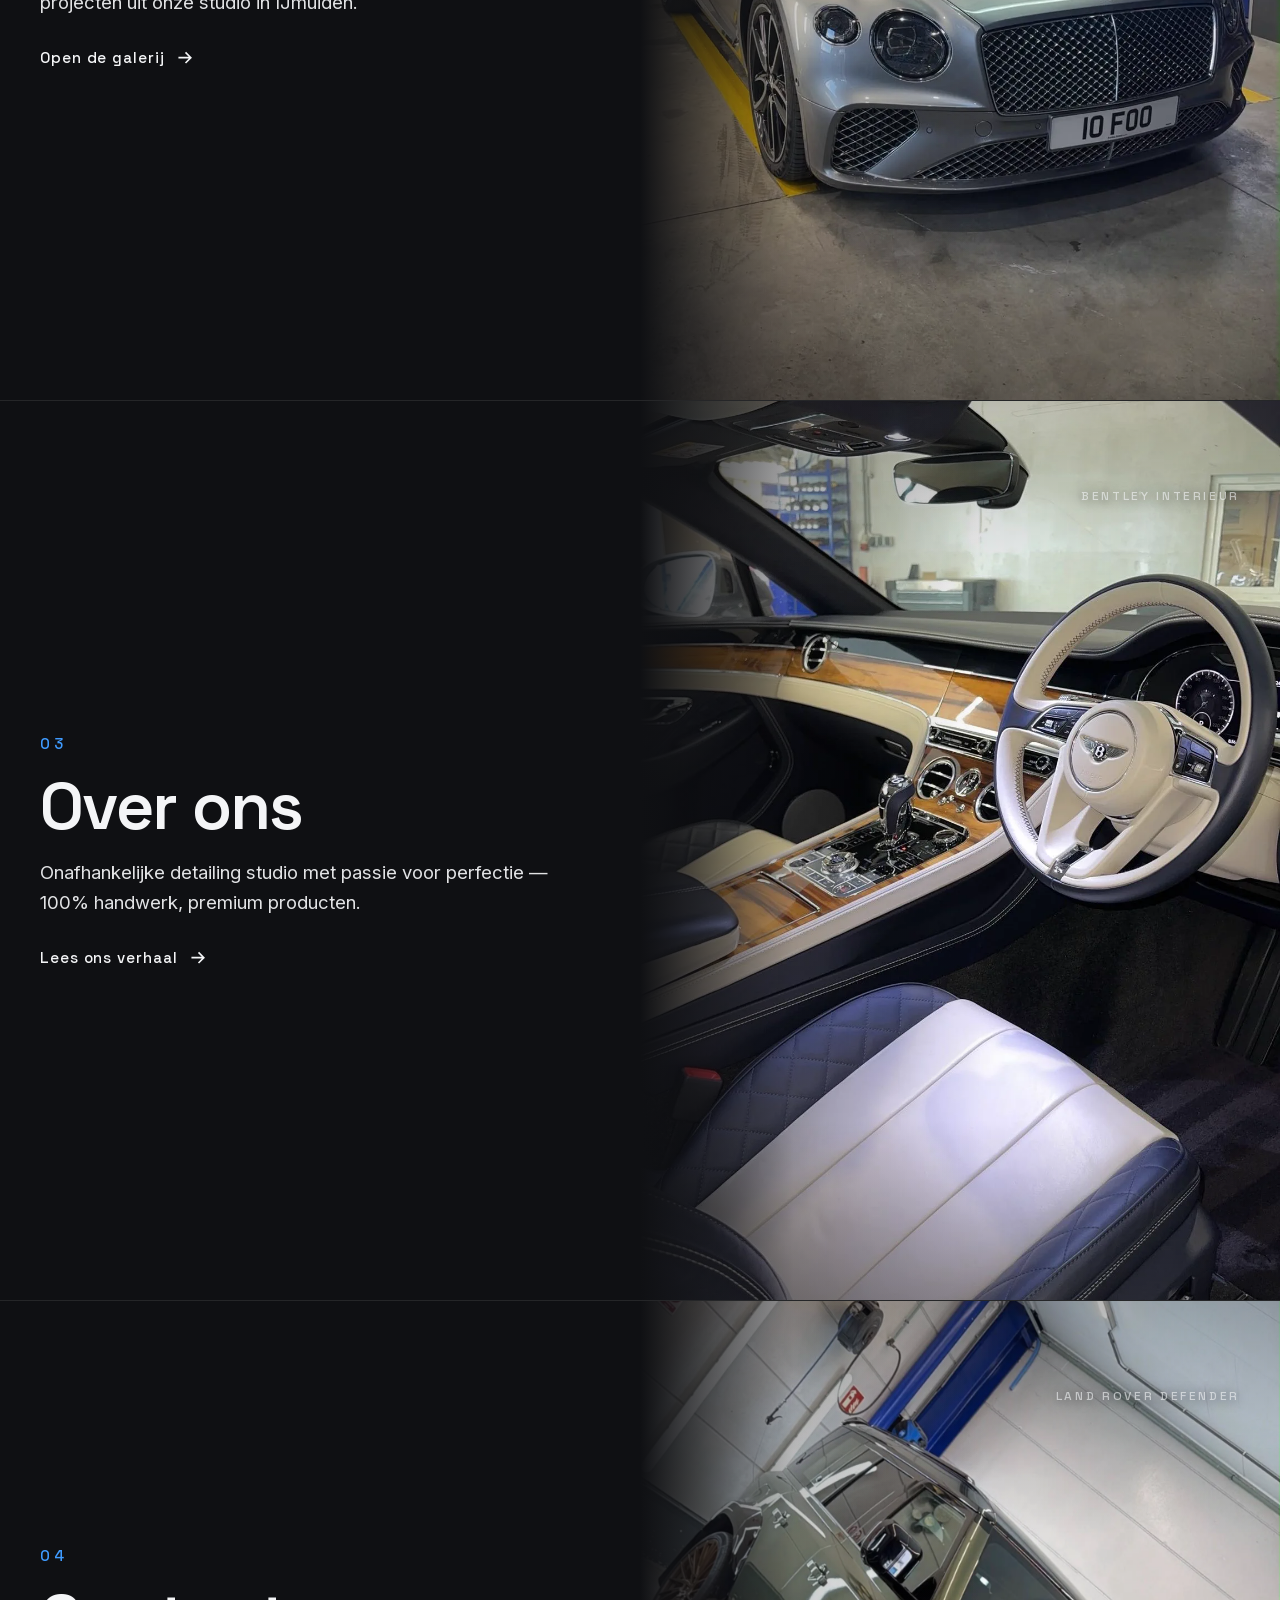
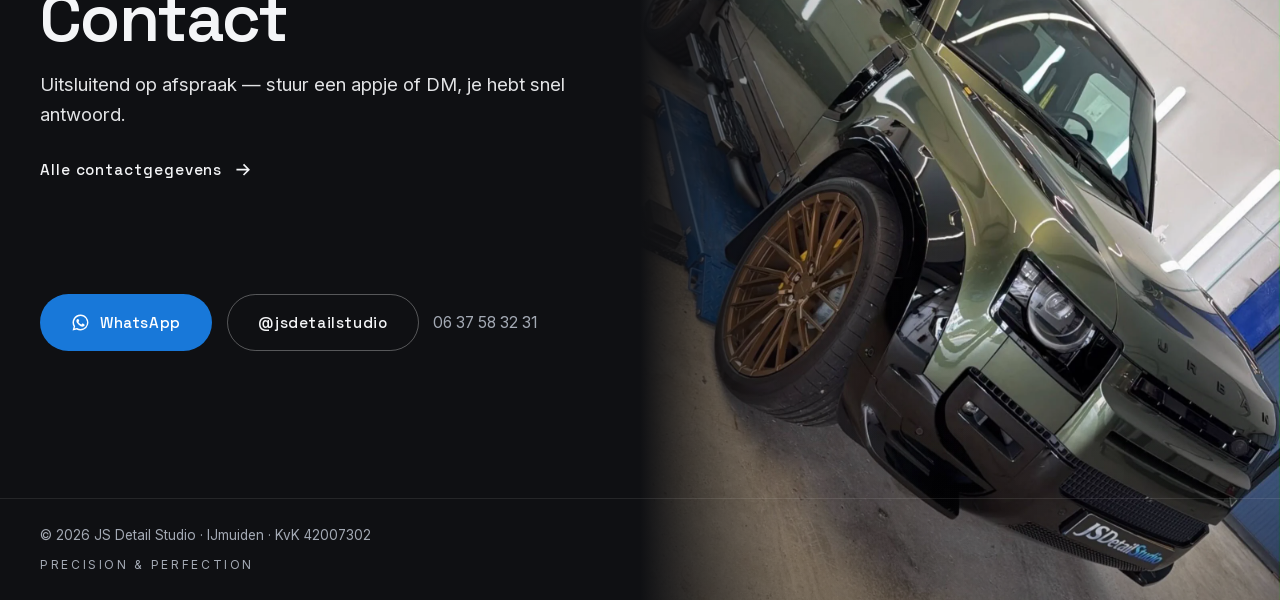
==== commit b4b23cd4: "Hero: foto van de Mercedes SLR McLaren i.p.v. de video De homepage-hero is nu een foto: de SLR met g" ====
--- a/index.html
+++ b/index.html
@@ -36,8 +36,9 @@
   <!-- Performance -->
   <link rel="preload" href="assets/fonts/space-grotesk-var.woff2" as="font" type="font/woff2" crossorigin>
   <link rel="preload" href="assets/fonts/inter-var.woff2" as="font" type="font/woff2" crossorigin>
-  <link rel="preload" href="assets/video/hero-jaguar-ftype-poster.jpg" as="image" fetchpriority="high">
-  <link rel="stylesheet" href="css/style.css?v=16">
+  <link rel="preload" as="image" media="(min-width: 900px)" imagesrcset="assets/img/hero-slr-1200.webp" fetchpriority="high">
+  <link rel="preload" as="image" media="(max-width: 899.98px)" imagesrcset="assets/img/hero-slr-portrait-800.webp" fetchpriority="high">
+  <link rel="stylesheet" href="css/style.css?v=17">
 
   <!-- Structured data: LocalBusiness (AutomotiveBusiness) -->
   <script type="application/ld+json">
@@ -106,10 +107,13 @@
 
   <!-- ===== HERO ===== -->
   <section class="hero">
-    <video class="hero__video" autoplay muted loop playsinline preload="auto"
-           poster="assets/video/hero-jaguar-ftype-poster.jpg" width="720" height="1280" aria-hidden="true" tabindex="-1">
-      <source src="assets/video/hero-jaguar-ftype.mp4" type="video/mp4">
-    </video>
+    <picture class="hero__photo">
+      <source media="(min-width: 900px)" type="image/webp"
+              srcset="assets/img/hero-slr-480.webp 480w, assets/img/hero-slr-800.webp 800w, assets/img/hero-slr-1200.webp 1200w" sizes="100vw">
+      <source type="image/webp"
+              srcset="assets/img/hero-slr-portrait-480.webp 480w, assets/img/hero-slr-portrait-800.webp 800w, assets/img/hero-slr-portrait-1170.webp 1170w" sizes="100vw">
+      <img src="assets/img/hero-slr-portrait-800.jpg" alt="Zilvergrijze Mercedes SLR McLaren met geopende vlinderdeuren in de detailingstudio van JS Detail Studio in IJmuiden" width="1170" height="2532" fetchpriority="high" decoding="async">
+    </picture>
     <div class="hero__shade" aria-hidden="true"></div>
 
     <div class="hero__content container">
--- a/css/style.css
+++ b/css/style.css
@@ -192,6 +192,17 @@
 }
 /* achtergrond-video's zijn nooit bedienbaar (geen native controls bij tap) */
 .hero__video, .chapter__bgvideo, .band__video { pointer-events: none; }
+/* Hero-foto: staande compositie op smalle schermen, de foto zelf op desktop */
+.hero__photo {
+  position: absolute;
+  top: 0;
+  right: 0;
+  bottom: 0;
+  left: 0;
+  z-index: -2;
+  pointer-events: none;
+}
+.hero__photo img { width: 100%; height: 100%; object-fit: cover; }
 .hero__shade {
   position: absolute;
   top: 0;
@@ -812,12 +823,13 @@
   /* Hero-video (staand) niet meer schermvullend inzoomen: toon 'm volledig in
      het midden, met een subtiel vervaagde vulling van het poster-frame erachter. */
   .hero__video { object-fit: contain; transform: none; }
+  .hero__photo img { object-fit: contain; }
   .hero::before {
     content: "";
     position: absolute;
     top: 0; right: 0; bottom: 0; left: 0;
     z-index: -3;
-    background: #0a0a0b url("../assets/video/hero-jaguar-ftype-poster.jpg") center / cover;
+    background: #0a0a0b url("../assets/img/hero-slr-800.webp") center / cover;
     filter: blur(34px) brightness(0.42);
     transform: scale(1.15);
   }
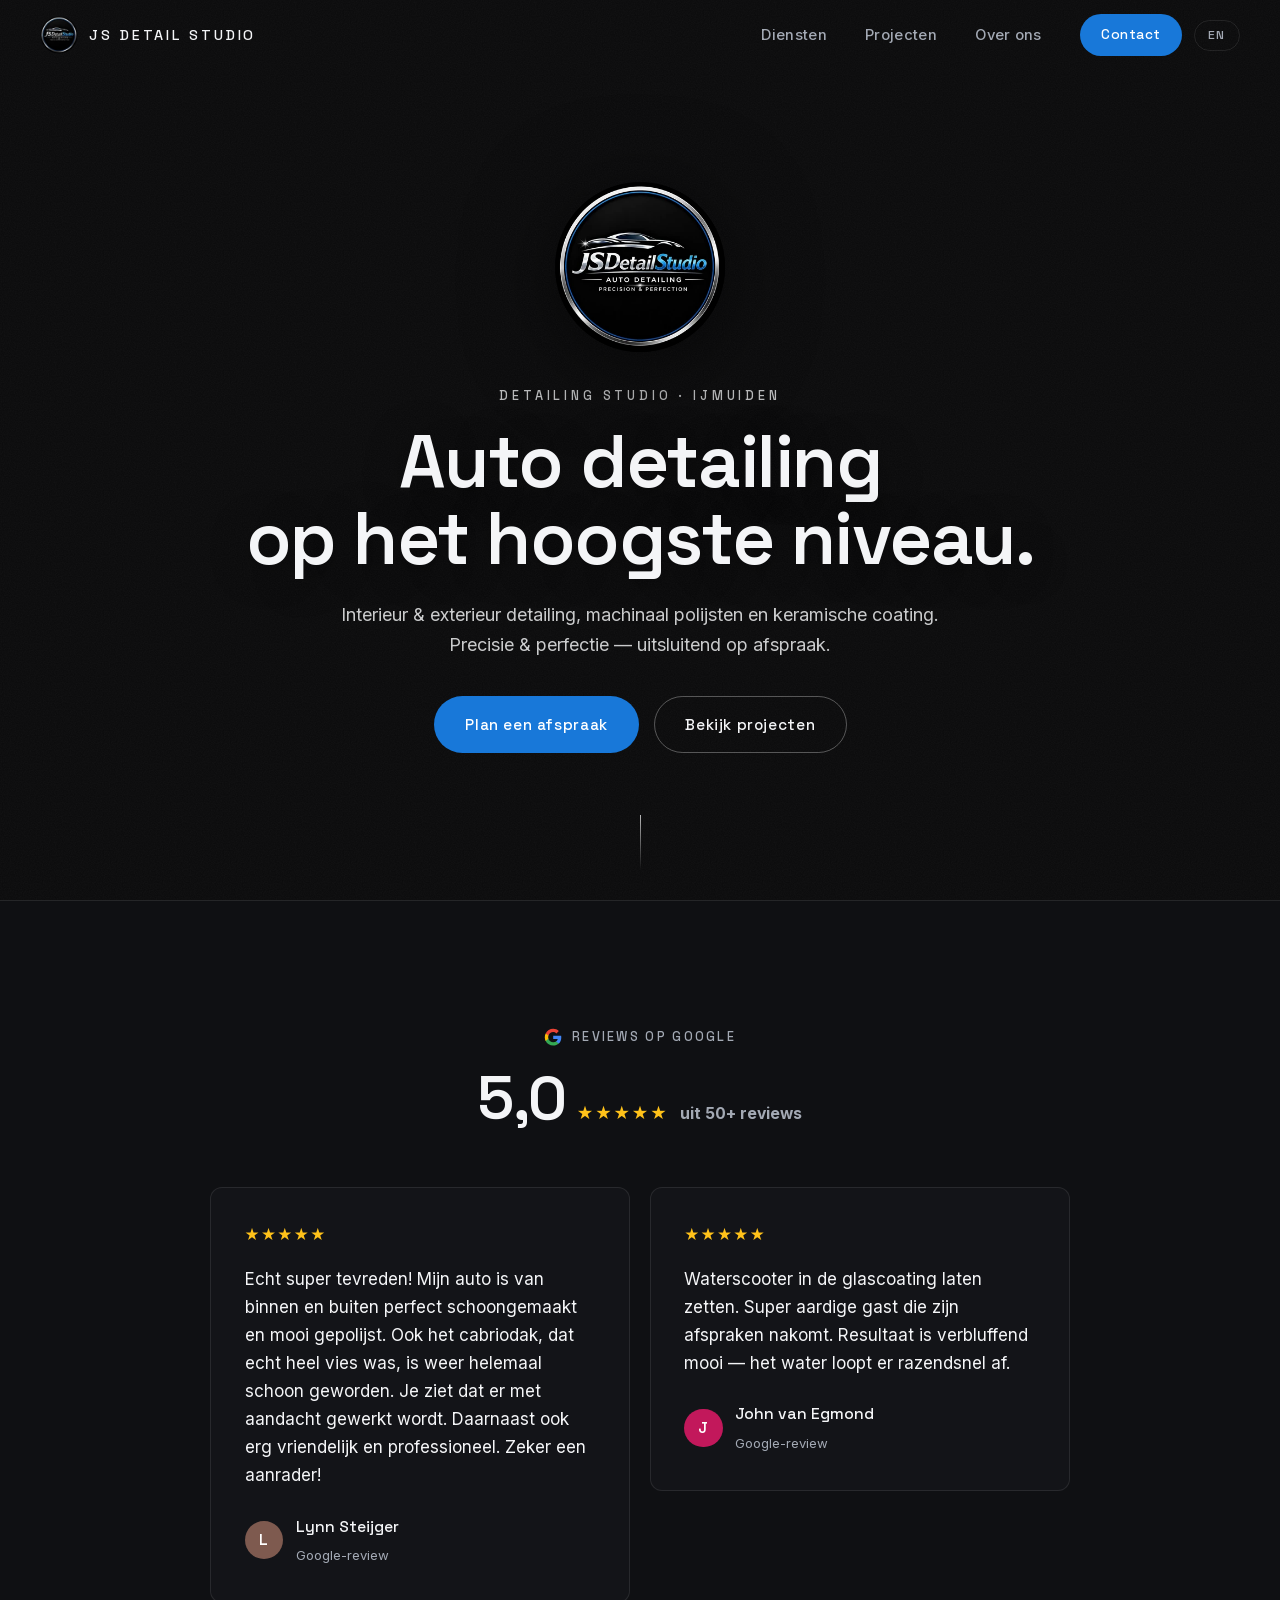
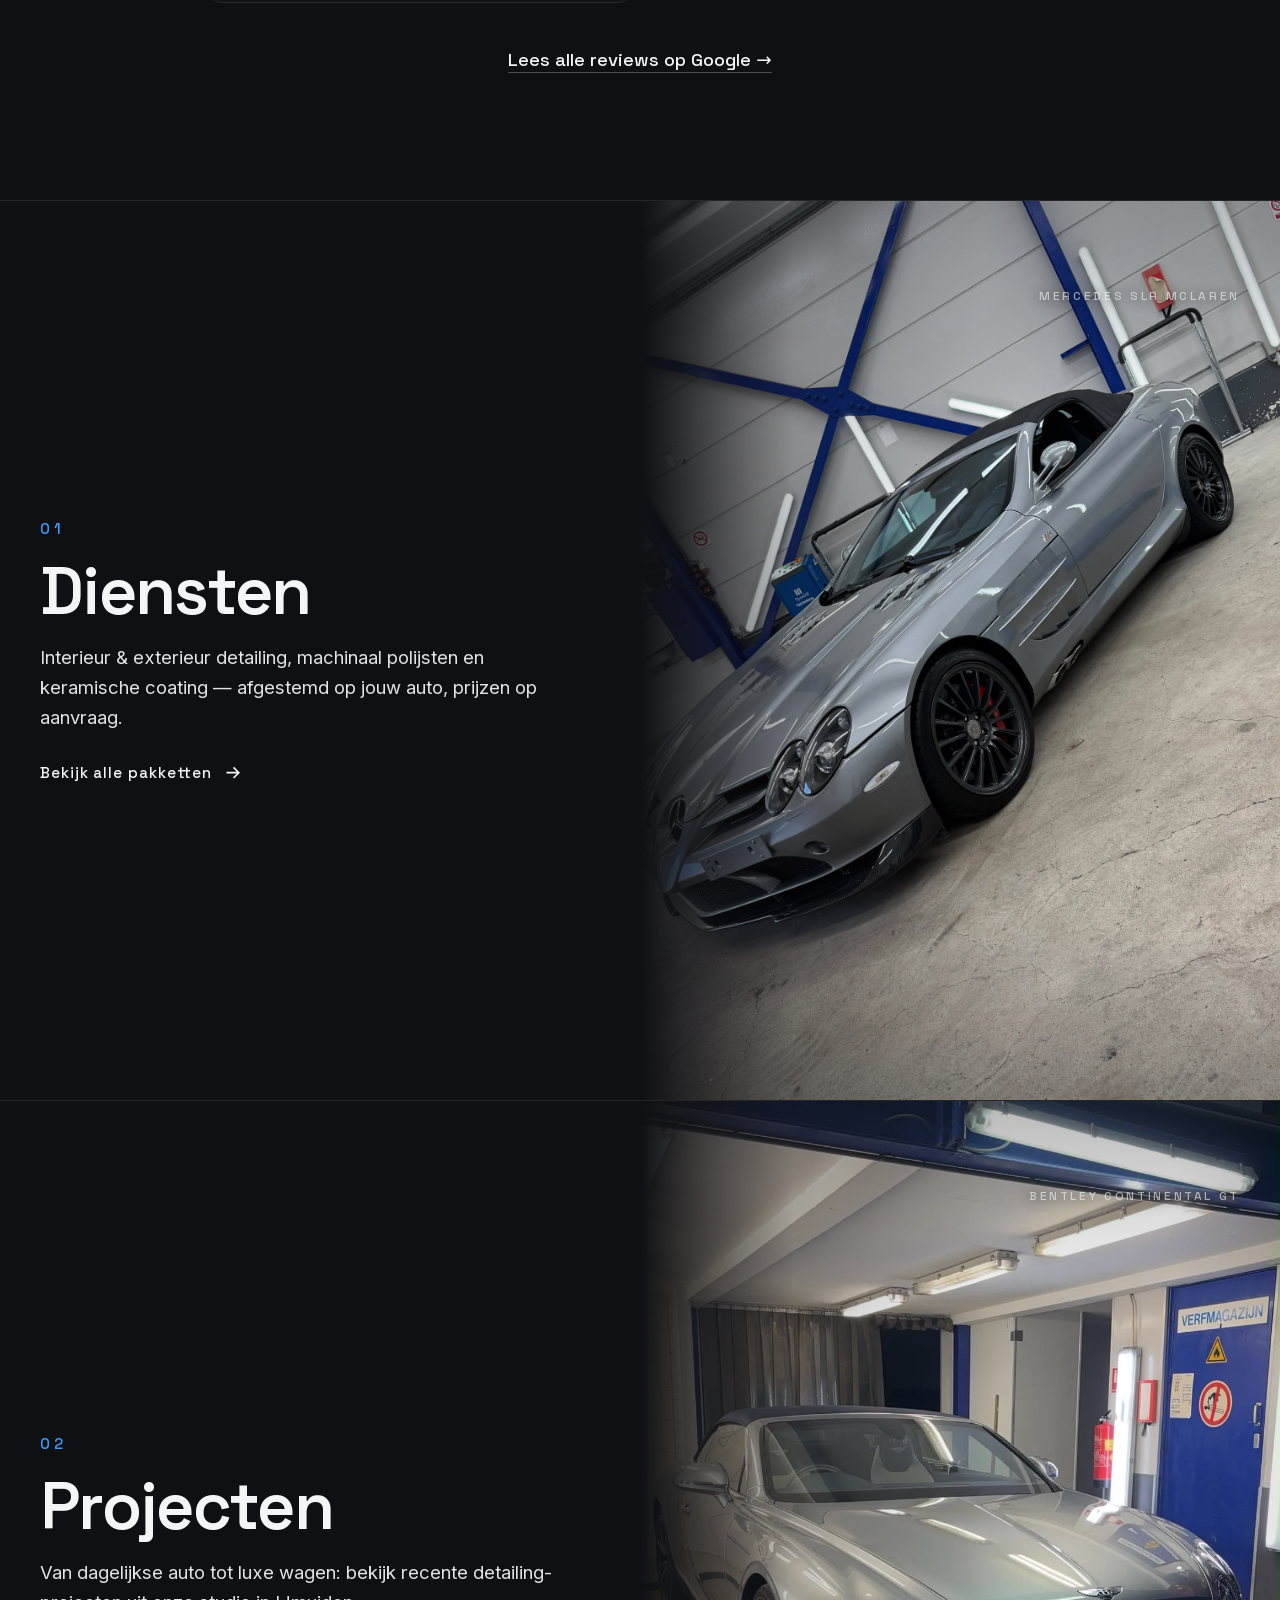
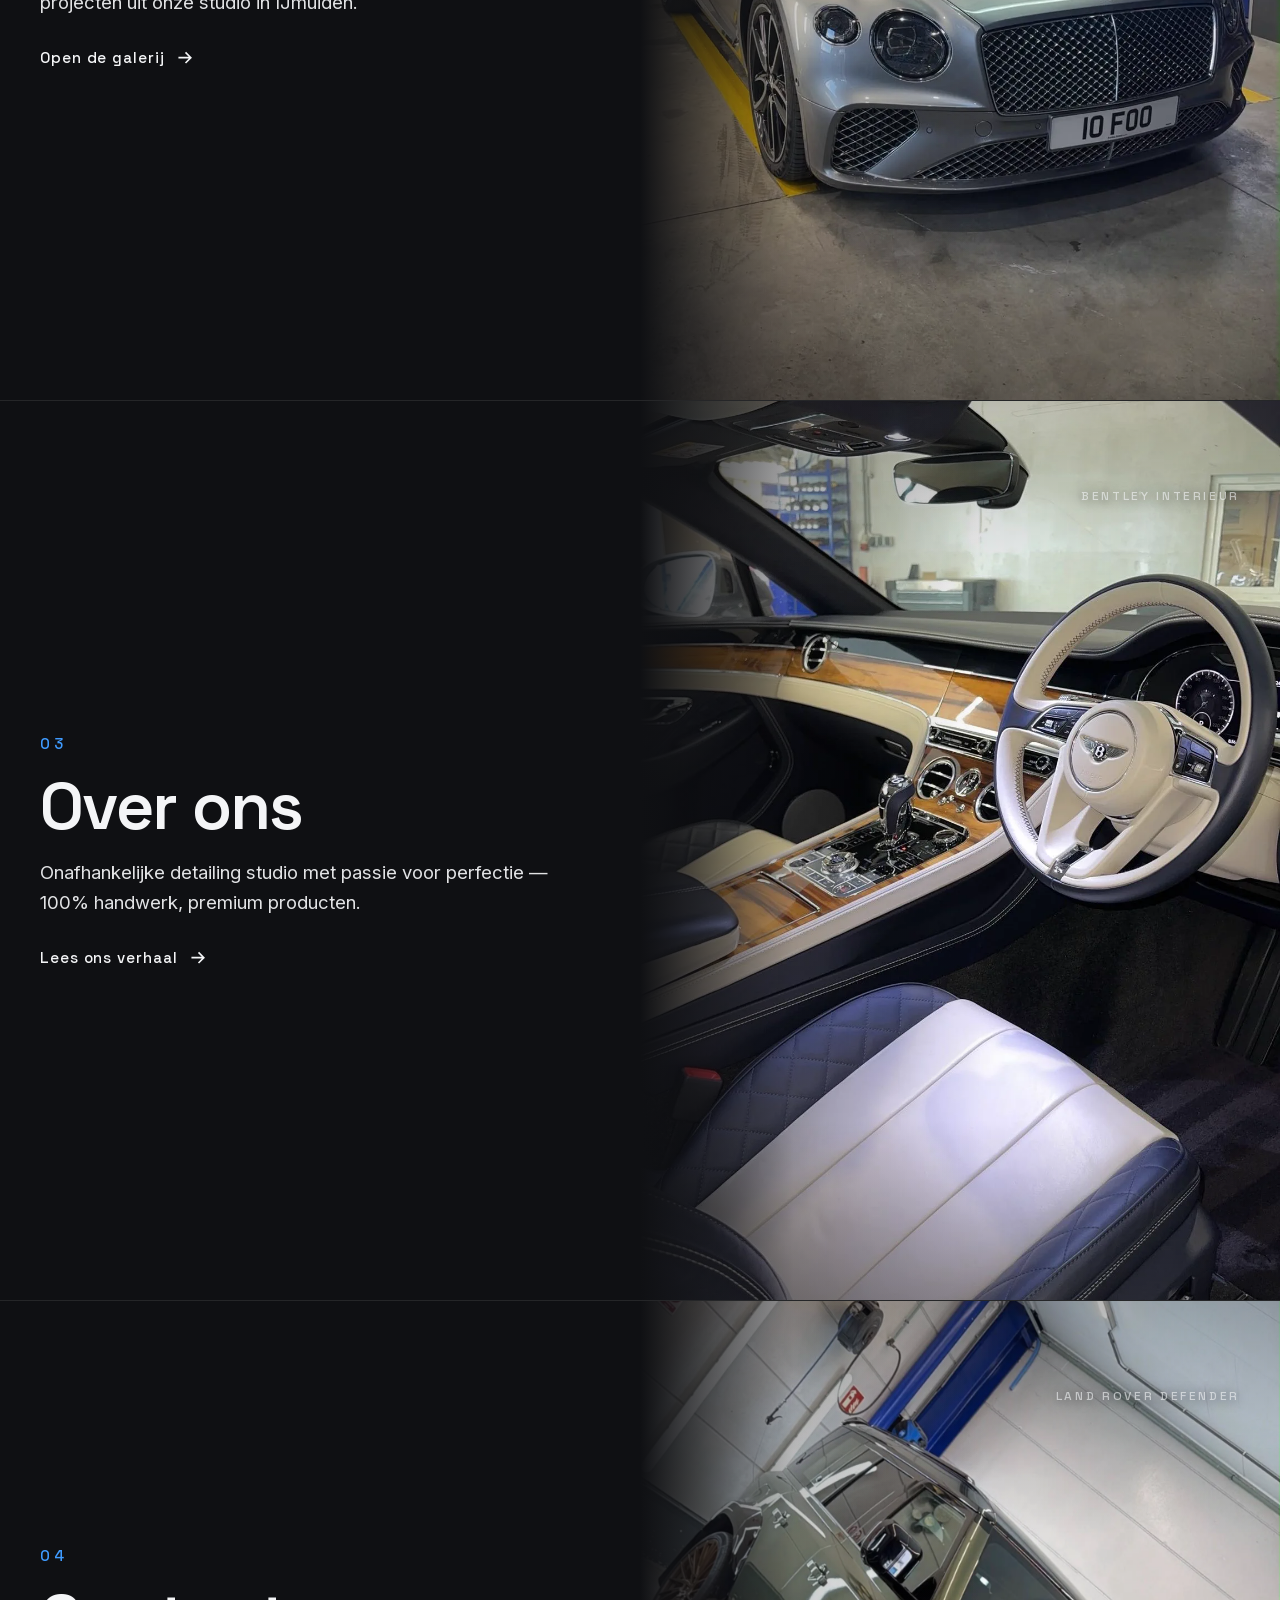
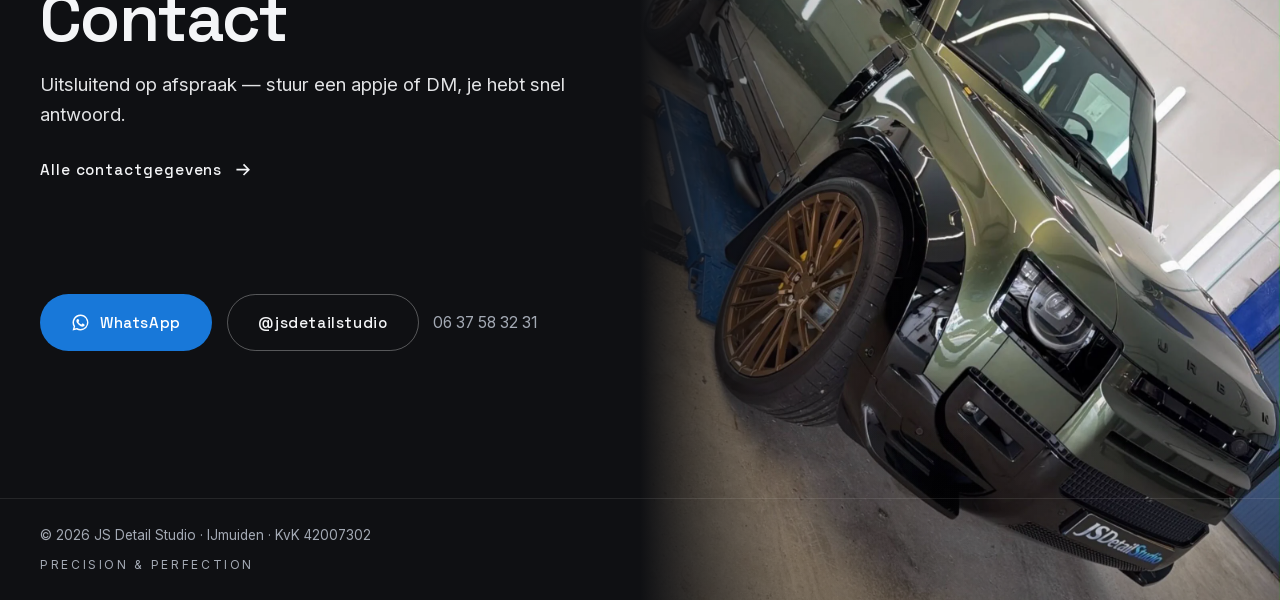
==== commit d0c465d3: "Vul de hero op laptop schermvullend in plaats van ingepast Op desktop stond de hero op object-fit: c" ====
--- a/index.html
+++ b/index.html
@@ -36,9 +36,11 @@
   <!-- Performance -->
   <link rel="preload" href="assets/fonts/space-grotesk-var.woff2" as="font" type="font/woff2" crossorigin>
   <link rel="preload" href="assets/fonts/inter-var.woff2" as="font" type="font/woff2" crossorigin>
-  <link rel="preload" as="image" media="(min-width: 900px)" imagesrcset="assets/img/hero-slr-1200.webp" fetchpriority="high">
+  <link rel="preload" as="image" media="(min-width: 900px)"
+        imagesrcset="assets/img/hero-slr-wide-1200.webp 1200w, assets/img/hero-slr-wide-1600.webp 1600w, assets/img/hero-slr-wide-2400.webp 2400w"
+        imagesizes="100vw" fetchpriority="high">
   <link rel="preload" as="image" media="(max-width: 899.98px)" imagesrcset="assets/img/hero-slr-portrait-800.webp" fetchpriority="high">
-  <link rel="stylesheet" href="css/style.css?v=17">
+  <link rel="stylesheet" href="css/style.css?v=18">
 
   <!-- Structured data: LocalBusiness (AutomotiveBusiness) -->
   <script type="application/ld+json">
@@ -109,7 +111,7 @@
   <section class="hero">
     <picture class="hero__photo">
       <source media="(min-width: 900px)" type="image/webp"
-              srcset="assets/img/hero-slr-480.webp 480w, assets/img/hero-slr-800.webp 800w, assets/img/hero-slr-1200.webp 1200w" sizes="100vw">
+              srcset="assets/img/hero-slr-wide-1200.webp 1200w, assets/img/hero-slr-wide-1600.webp 1600w, assets/img/hero-slr-wide-2400.webp 2400w" sizes="100vw">
       <source type="image/webp"
               srcset="assets/img/hero-slr-portrait-480.webp 480w, assets/img/hero-slr-portrait-800.webp 800w, assets/img/hero-slr-portrait-1170.webp 1170w" sizes="100vw">
       <img src="assets/img/hero-slr-portrait-800.jpg" alt="Zilvergrijze Mercedes SLR McLaren met geopende vlinderdeuren in de detailingstudio van JS Detail Studio in IJmuiden" width="1170" height="2532" fetchpriority="high" decoding="async">
--- a/css/style.css
+++ b/css/style.css
@@ -823,16 +823,7 @@
   /* Hero-video (staand) niet meer schermvullend inzoomen: toon 'm volledig in
      het midden, met een subtiel vervaagde vulling van het poster-frame erachter. */
   .hero__video { object-fit: contain; transform: none; }
-  .hero__photo img { object-fit: contain; }
-  .hero::before {
-    content: "";
-    position: absolute;
-    top: 0; right: 0; bottom: 0; left: 0;
-    z-index: -3;
-    background: #0a0a0b url("../assets/img/hero-slr-800.webp") center / cover;
-    filter: blur(34px) brightness(0.42);
-    transform: scale(1.15);
-  }
+  .hero__photo img { object-fit: cover; }
   .chapter--media { background: var(--bg-tint); }
   .chapter--media .chapter__bg,
   .chapter--media .chapter__bgvideo { left: 50%; }
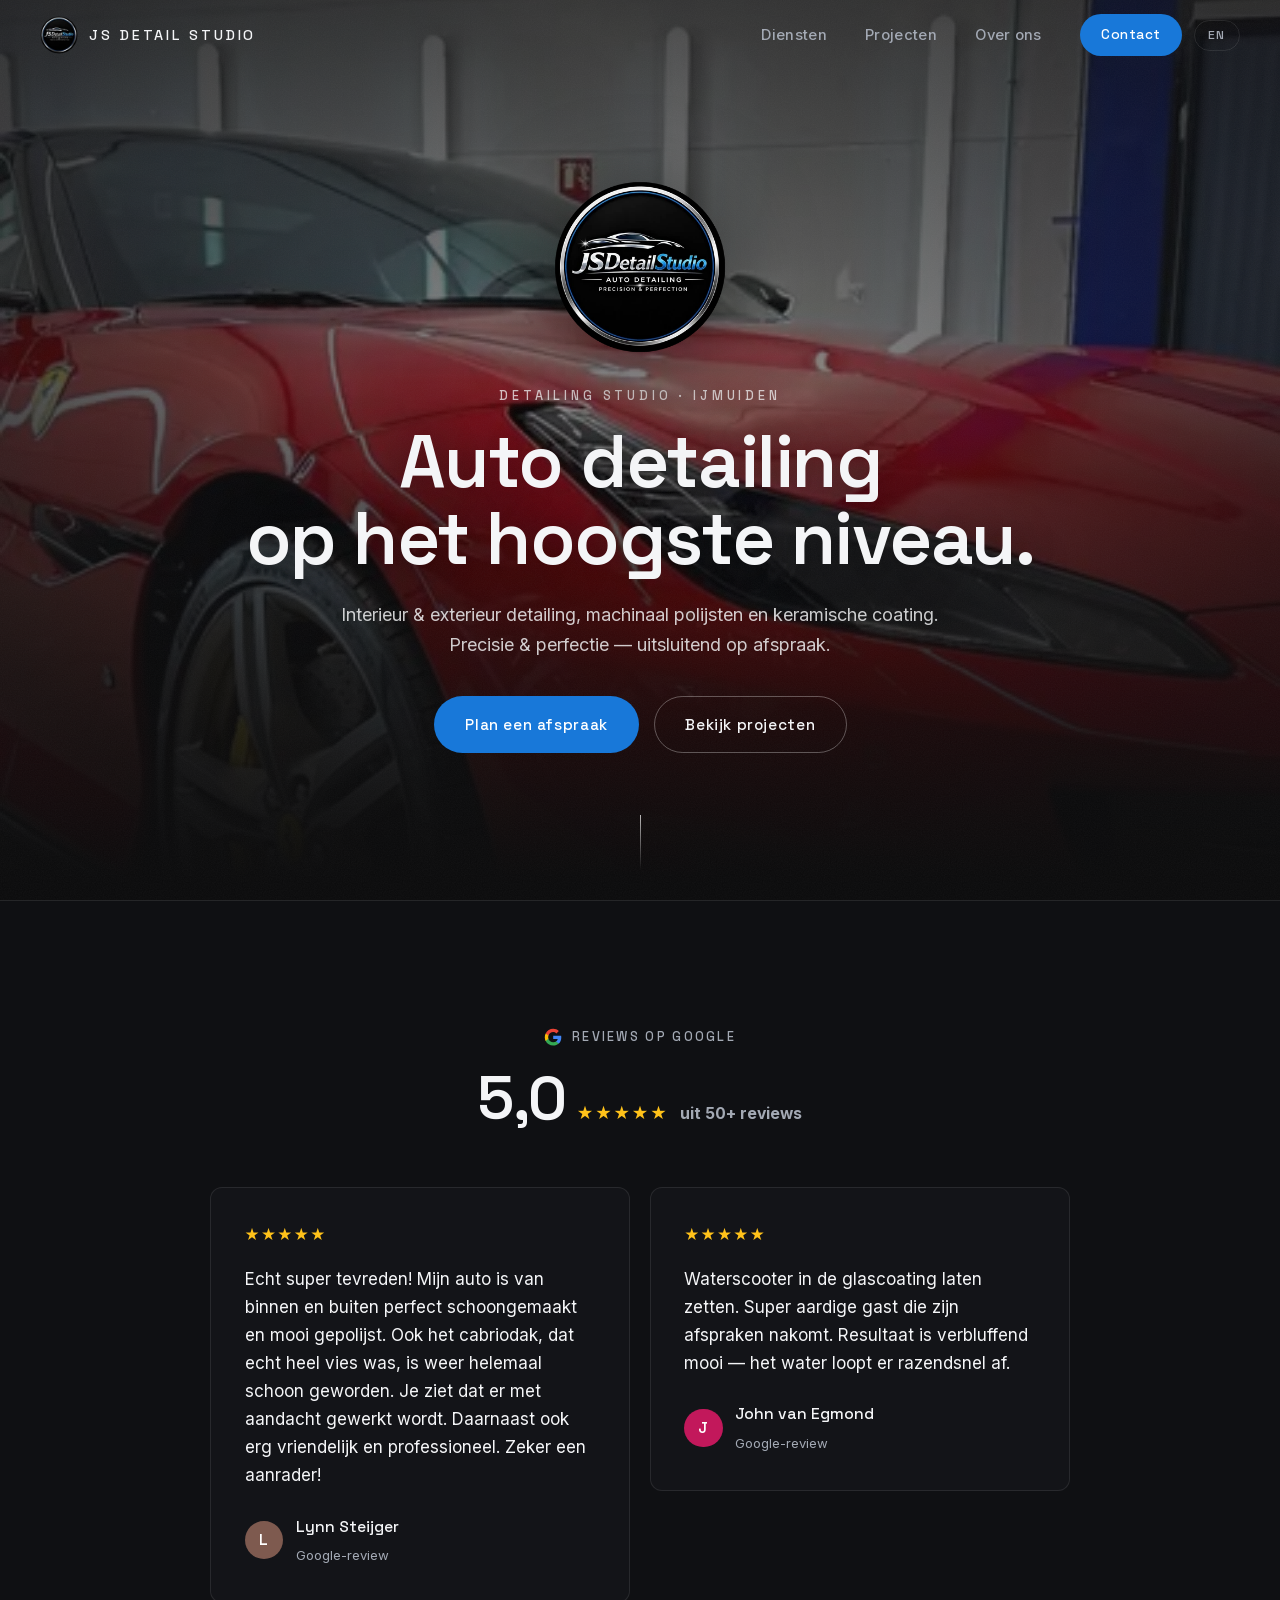
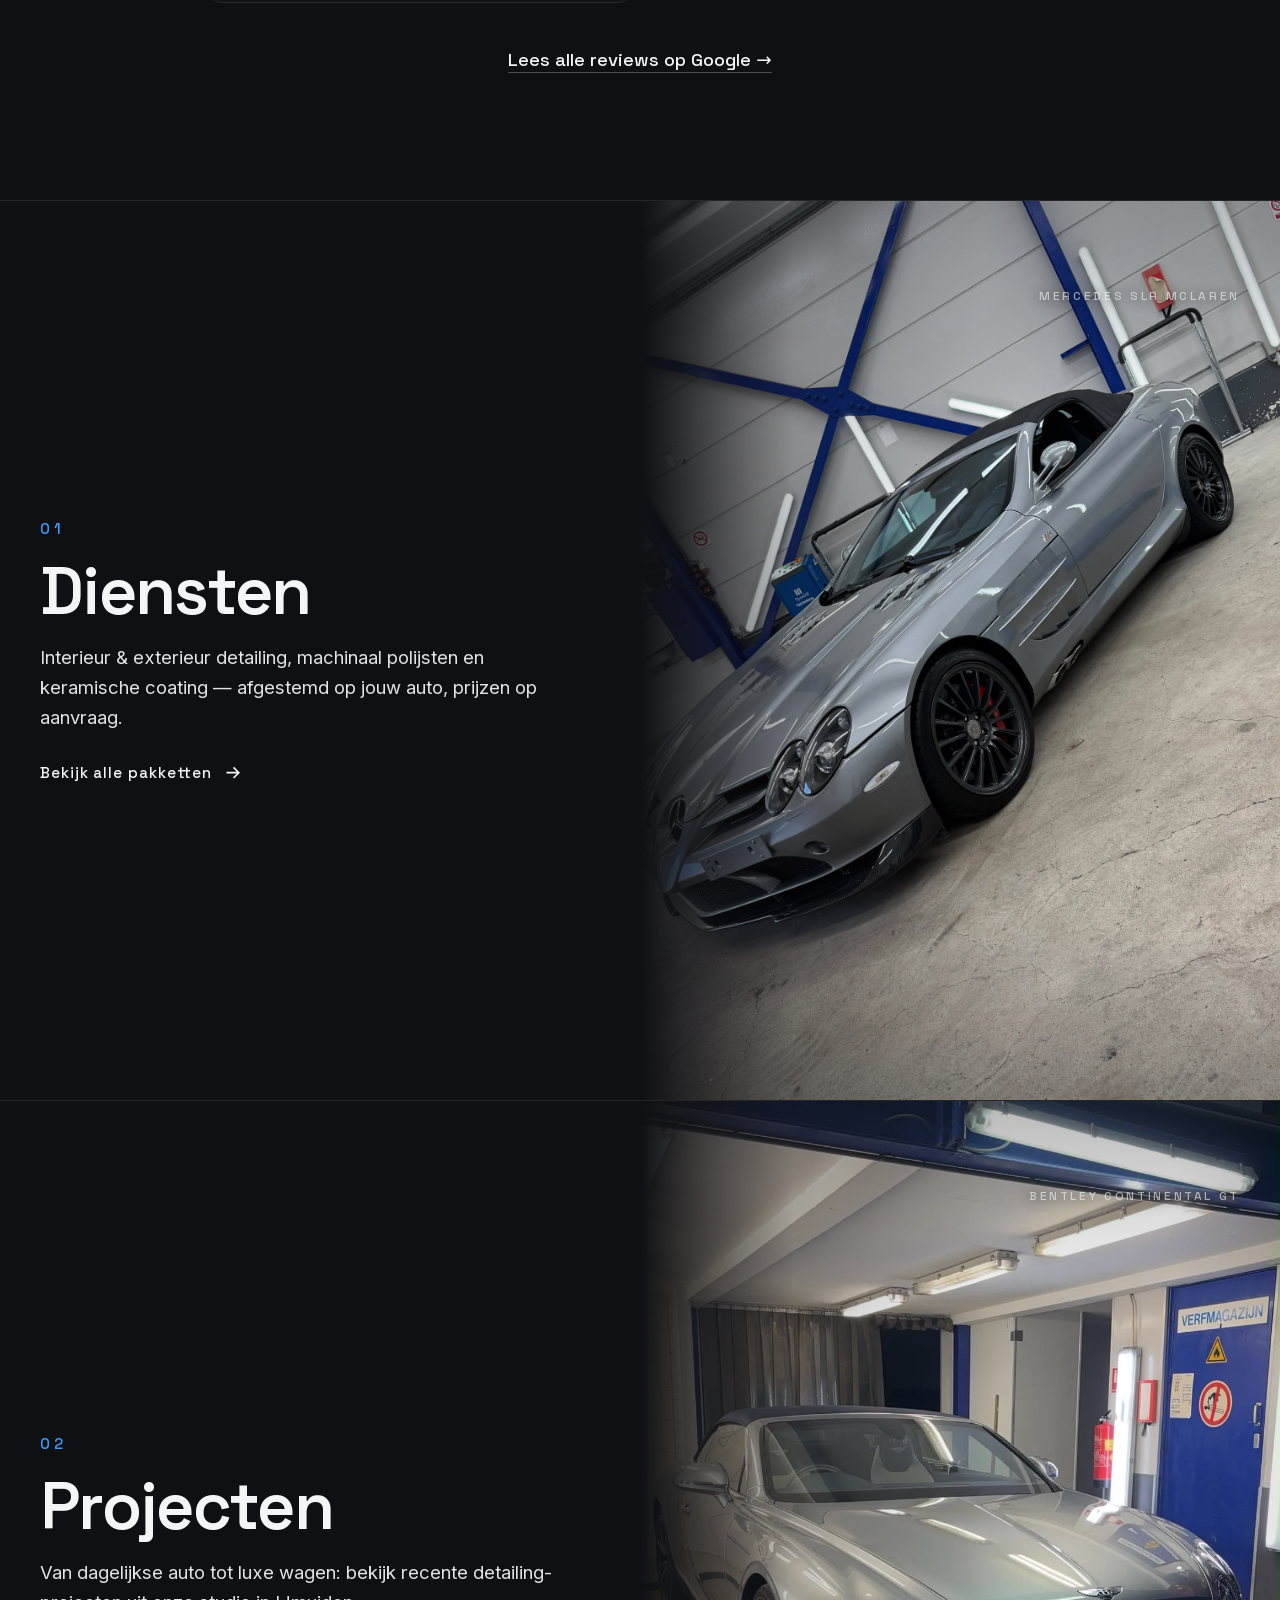
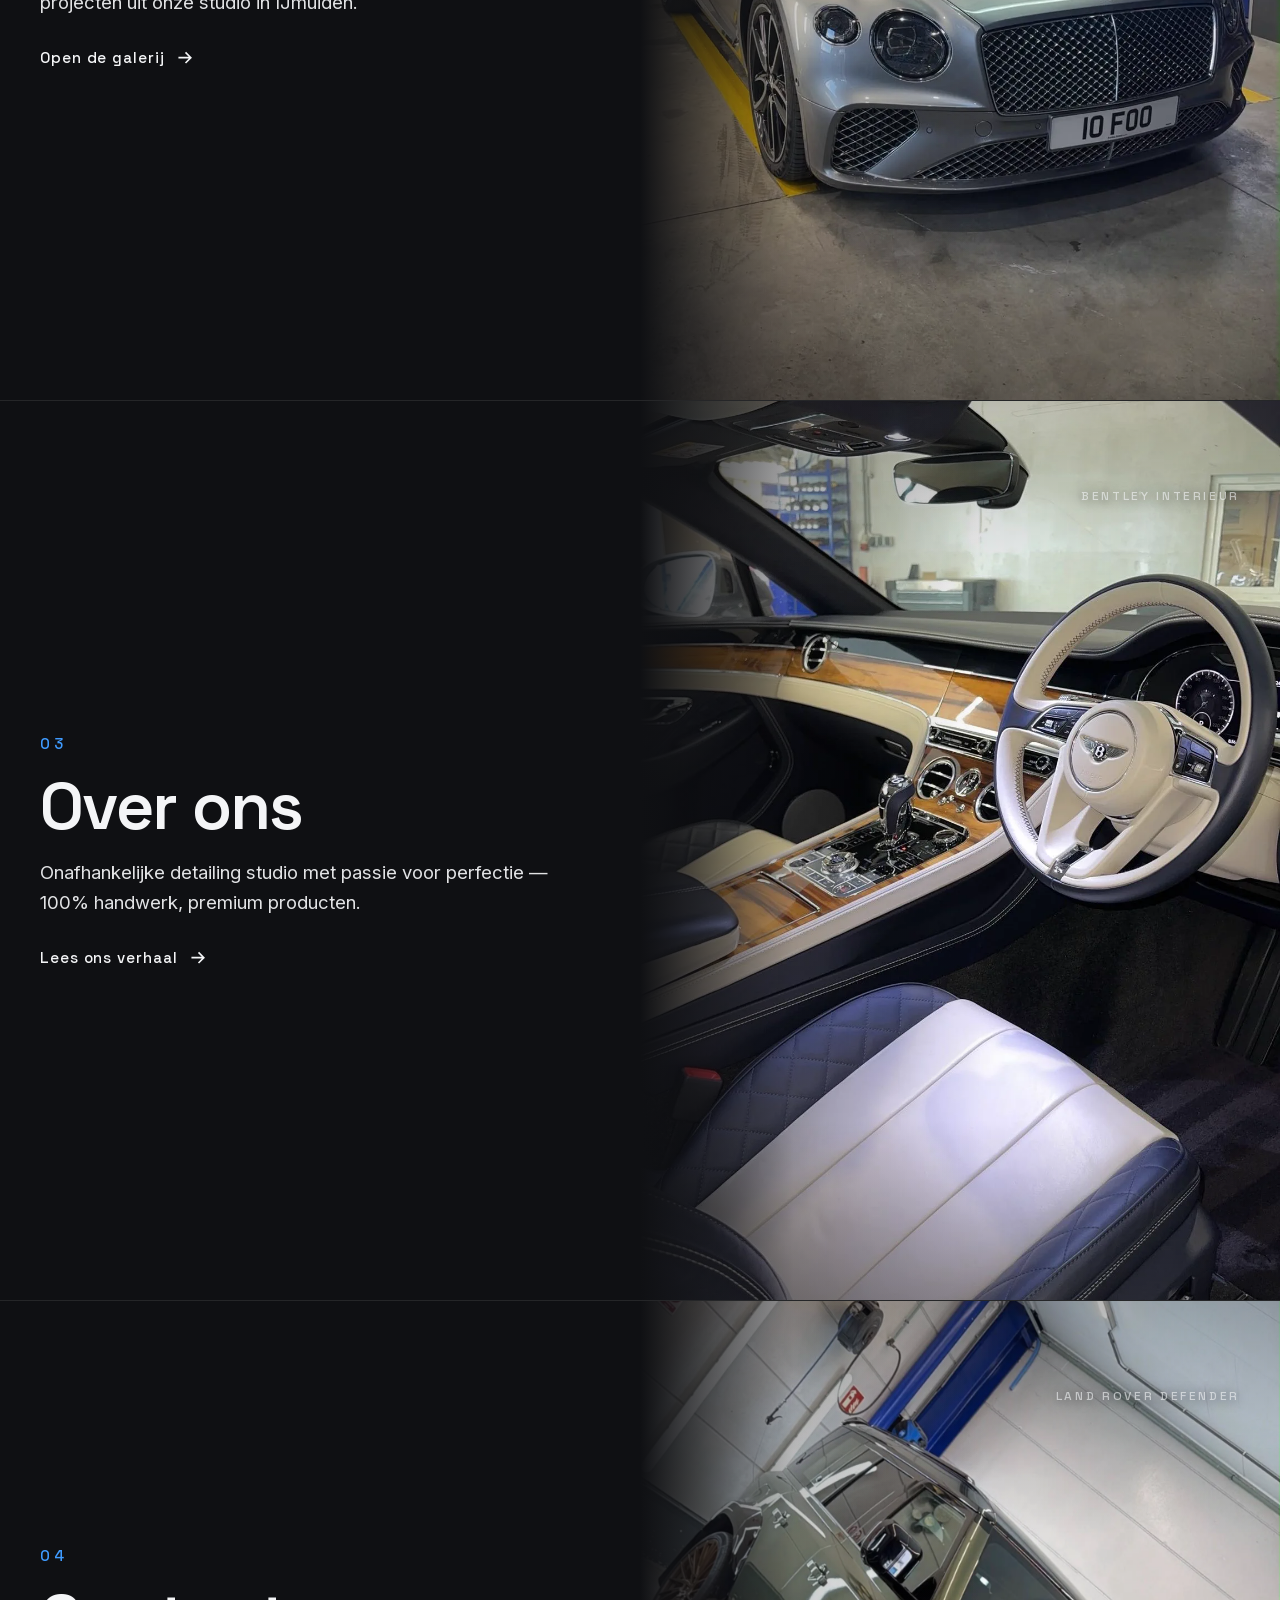
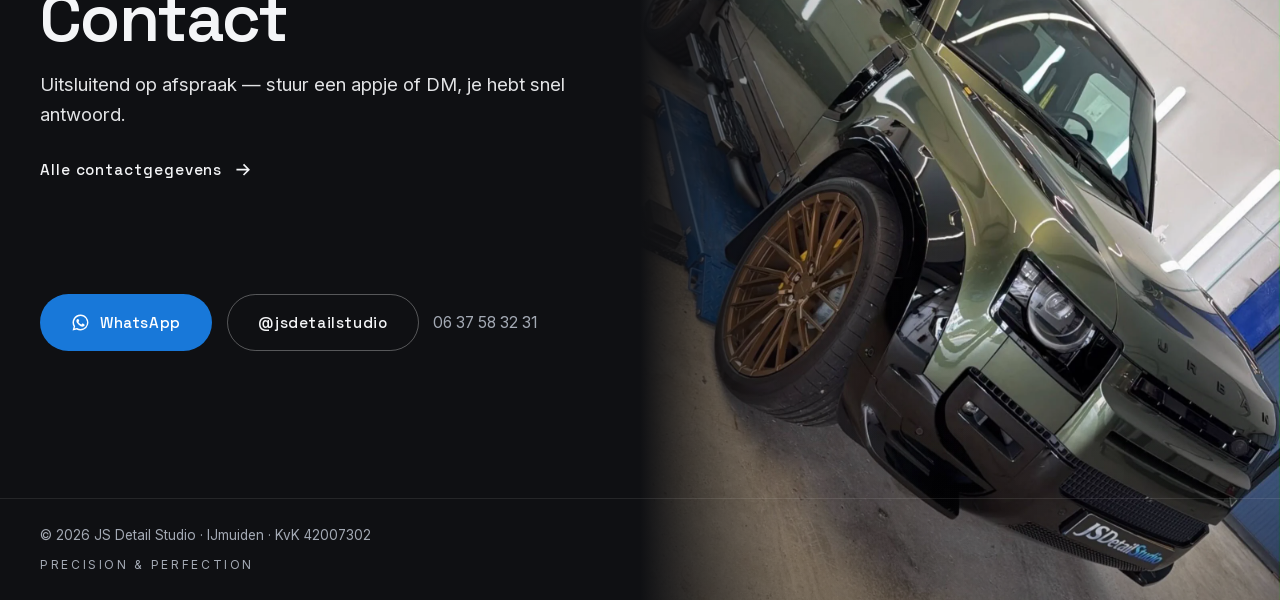
==== commit ddb246b7: "Zet de rode Ferrari Portofino als hero Op verzoek van Jayden: een liggende foto die op laptop echt h" ====
--- a/index.html
+++ b/index.html
@@ -37,9 +37,9 @@
   <link rel="preload" href="assets/fonts/space-grotesk-var.woff2" as="font" type="font/woff2" crossorigin>
   <link rel="preload" href="assets/fonts/inter-var.woff2" as="font" type="font/woff2" crossorigin>
   <link rel="preload" as="image" media="(min-width: 900px)"
-        imagesrcset="assets/img/hero-slr-wide-1200.webp 1200w, assets/img/hero-slr-wide-1600.webp 1600w, assets/img/hero-slr-wide-2400.webp 2400w"
+        imagesrcset="assets/img/hero-ferrari-800.webp 800w, assets/img/hero-ferrari-1200.webp 1200w, assets/img/hero-ferrari-1600.webp 1600w"
         imagesizes="100vw" fetchpriority="high">
-  <link rel="preload" as="image" media="(max-width: 899.98px)" imagesrcset="assets/img/hero-slr-portrait-800.webp" fetchpriority="high">
+  <link rel="preload" as="image" media="(max-width: 899.98px)" imagesrcset="assets/img/hero-ferrari-portrait-800.webp" fetchpriority="high">
   <link rel="stylesheet" href="css/style.css?v=18">
 
   <!-- Structured data: LocalBusiness (AutomotiveBusiness) -->
@@ -111,10 +111,10 @@
   <section class="hero">
     <picture class="hero__photo">
       <source media="(min-width: 900px)" type="image/webp"
-              srcset="assets/img/hero-slr-wide-1200.webp 1200w, assets/img/hero-slr-wide-1600.webp 1600w, assets/img/hero-slr-wide-2400.webp 2400w" sizes="100vw">
+              srcset="assets/img/hero-ferrari-800.webp 800w, assets/img/hero-ferrari-1200.webp 1200w, assets/img/hero-ferrari-1600.webp 1600w" sizes="100vw">
       <source type="image/webp"
-              srcset="assets/img/hero-slr-portrait-480.webp 480w, assets/img/hero-slr-portrait-800.webp 800w, assets/img/hero-slr-portrait-1170.webp 1170w" sizes="100vw">
-      <img src="assets/img/hero-slr-portrait-800.jpg" alt="Zilvergrijze Mercedes SLR McLaren met geopende vlinderdeuren in de detailingstudio van JS Detail Studio in IJmuiden" width="1170" height="2532" fetchpriority="high" decoding="async">
+              srcset="assets/img/hero-ferrari-portrait-480.webp 480w, assets/img/hero-ferrari-portrait-800.webp 800w, assets/img/hero-ferrari-portrait-1170.webp 1170w" sizes="100vw">
+      <img src="assets/img/hero-ferrari-portrait-800.jpg" alt="Rode Ferrari Portofino met hoogglans gepolijste lak in de detailingstudio van JS Detail Studio in IJmuiden" width="1170" height="2532" fetchpriority="high" decoding="async">
     </picture>
     <div class="hero__shade" aria-hidden="true"></div>
 
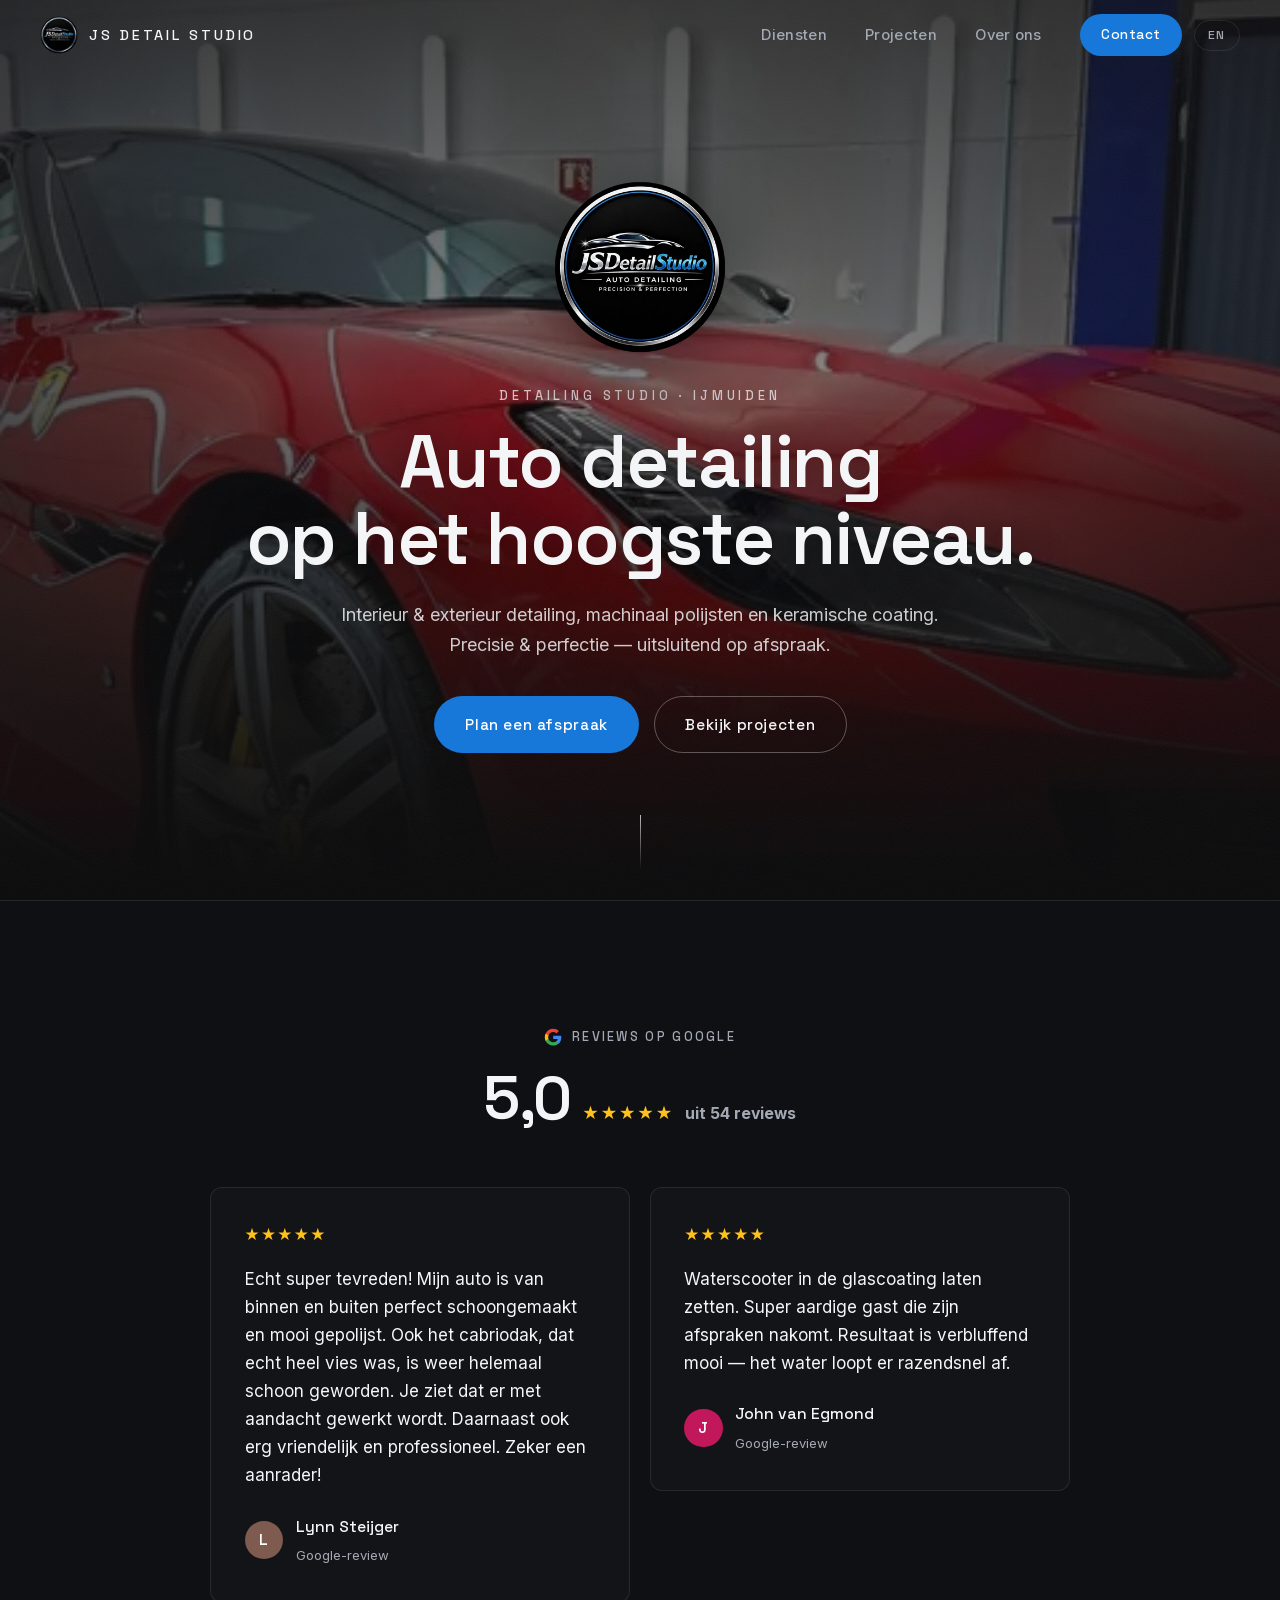
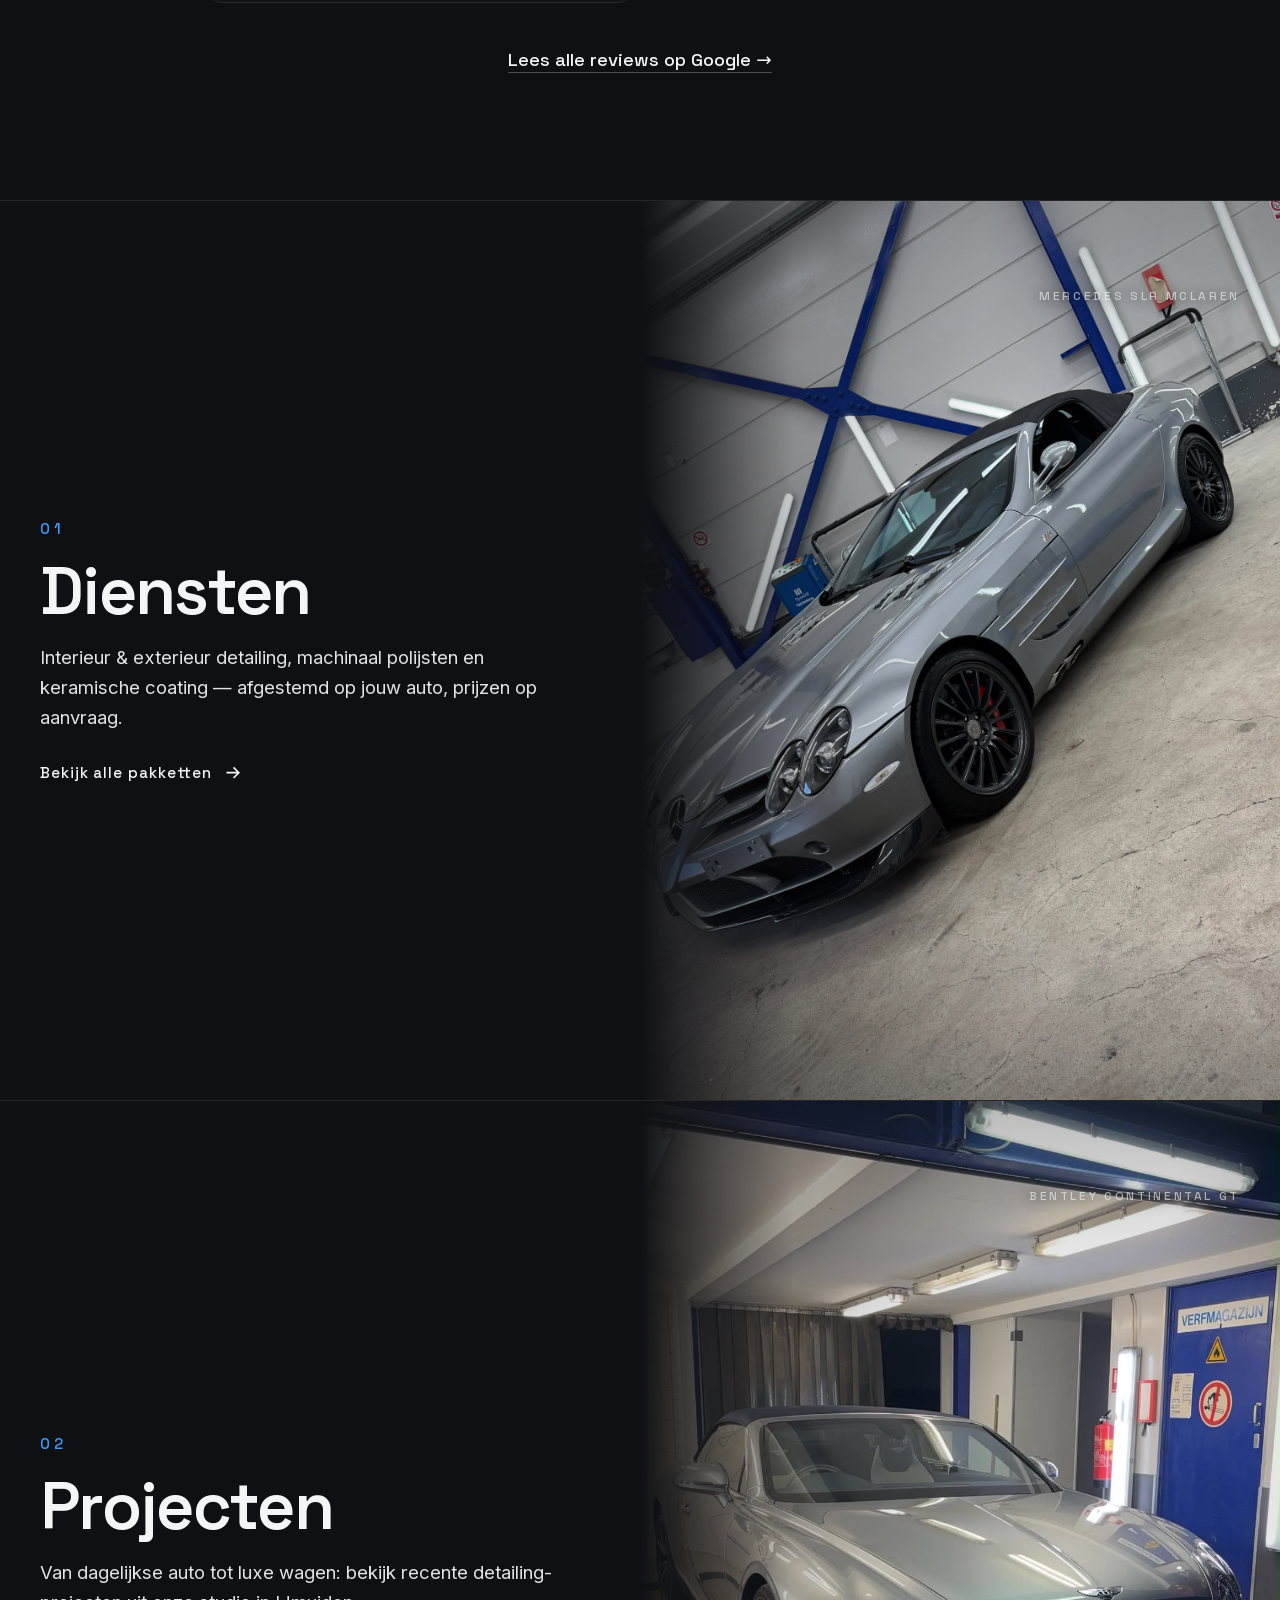
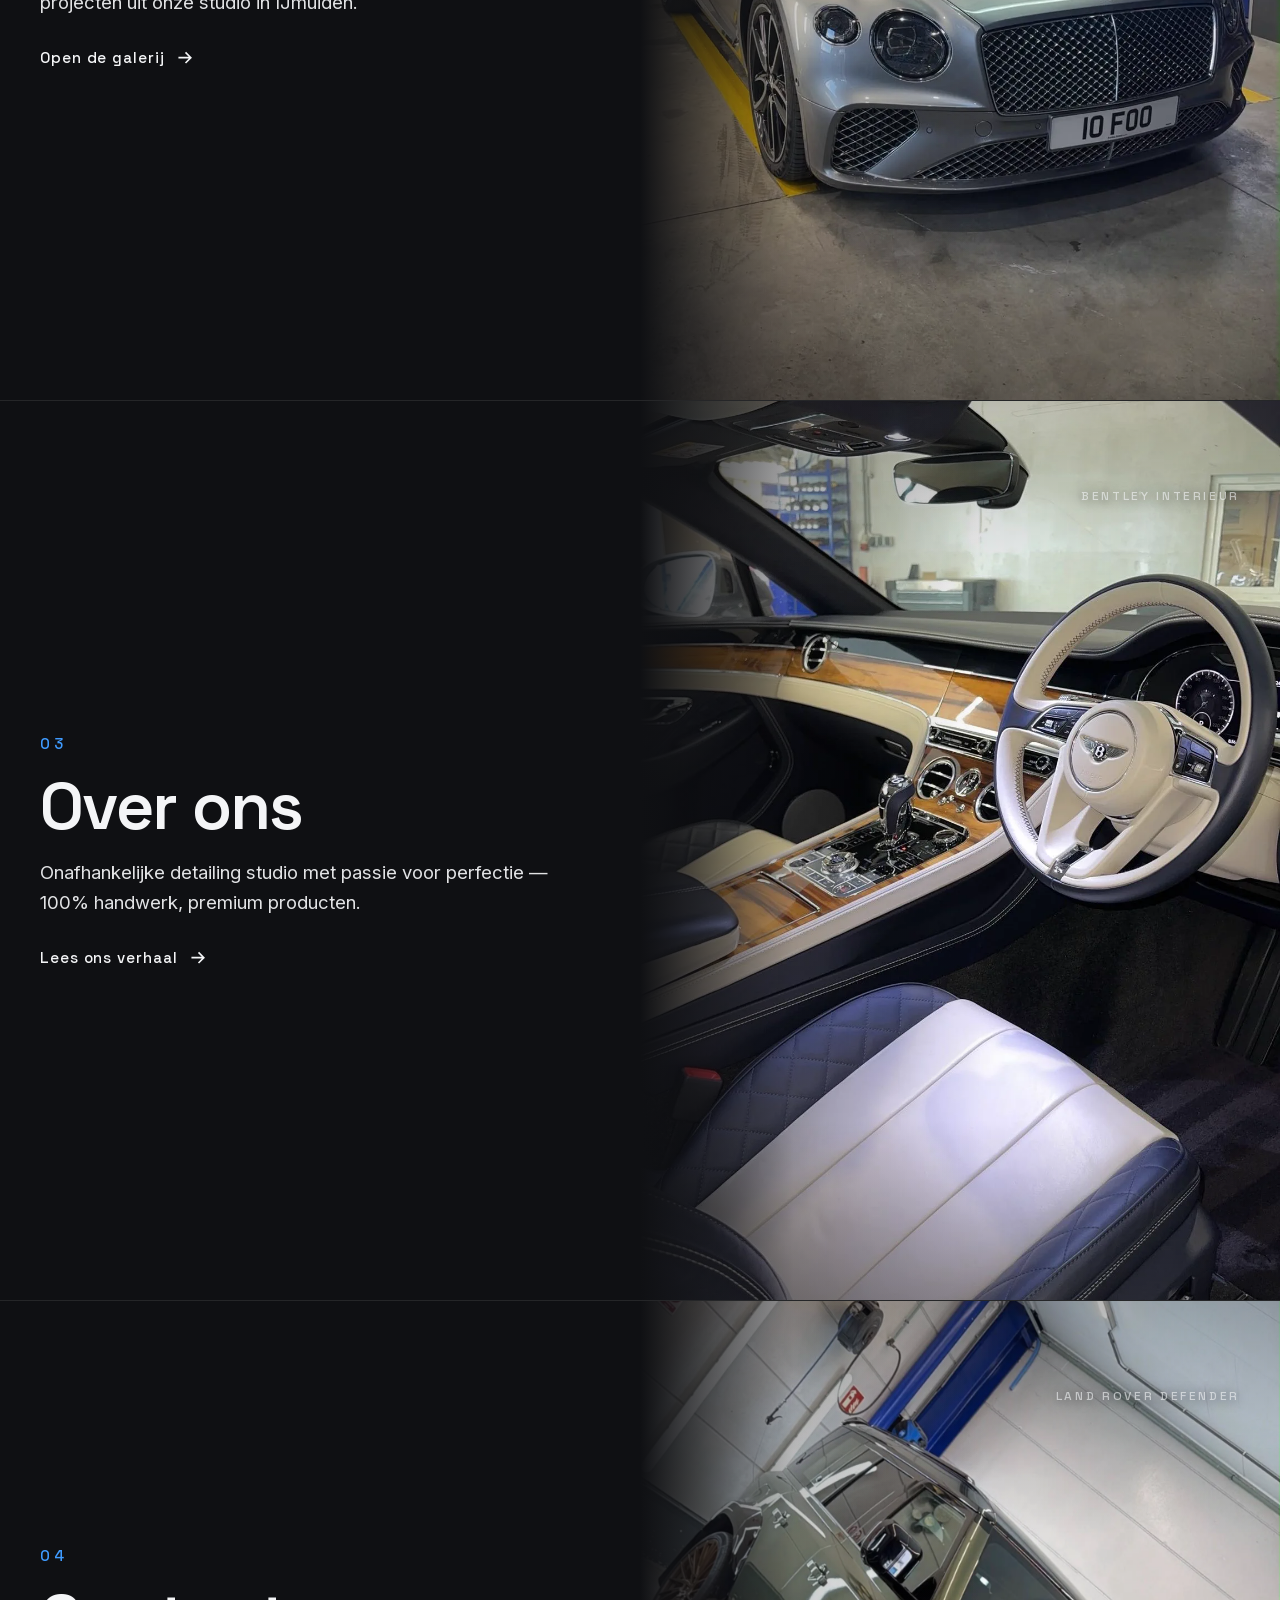
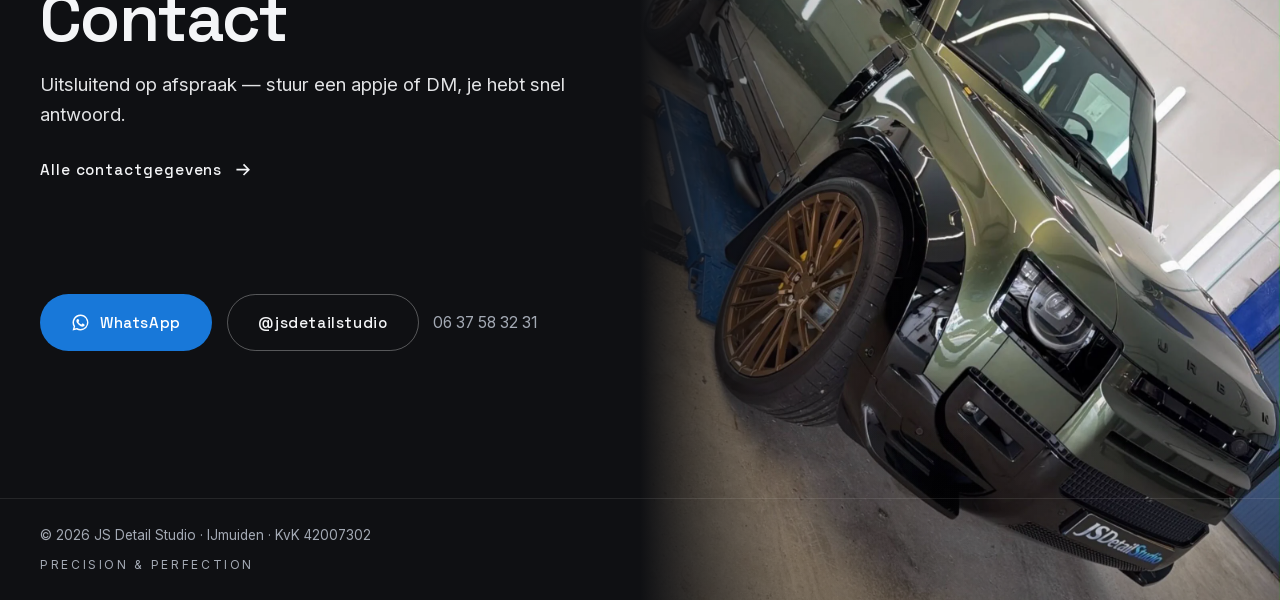
==== commit 7fd945d1: "Werk de reviewteller bij naar 54 Was "50+", nu het exacte aantal, in beide talen.  Co-Authored-By: C" ====
--- a/index.html
+++ b/index.html
@@ -153,7 +153,7 @@
         <h2 class="reviews__score" id="reviews-title">
           <span class="reviews__score-num">5,0</span>
           <span class="stars" aria-hidden="true">★★★★★</span>
-          <span class="reviews__count" data-en="from 50+ reviews">uit 50+ reviews</span>
+          <span class="reviews__count" data-en="from 54 reviews">uit 54 reviews</span>
         </h2>
       </header>
 
